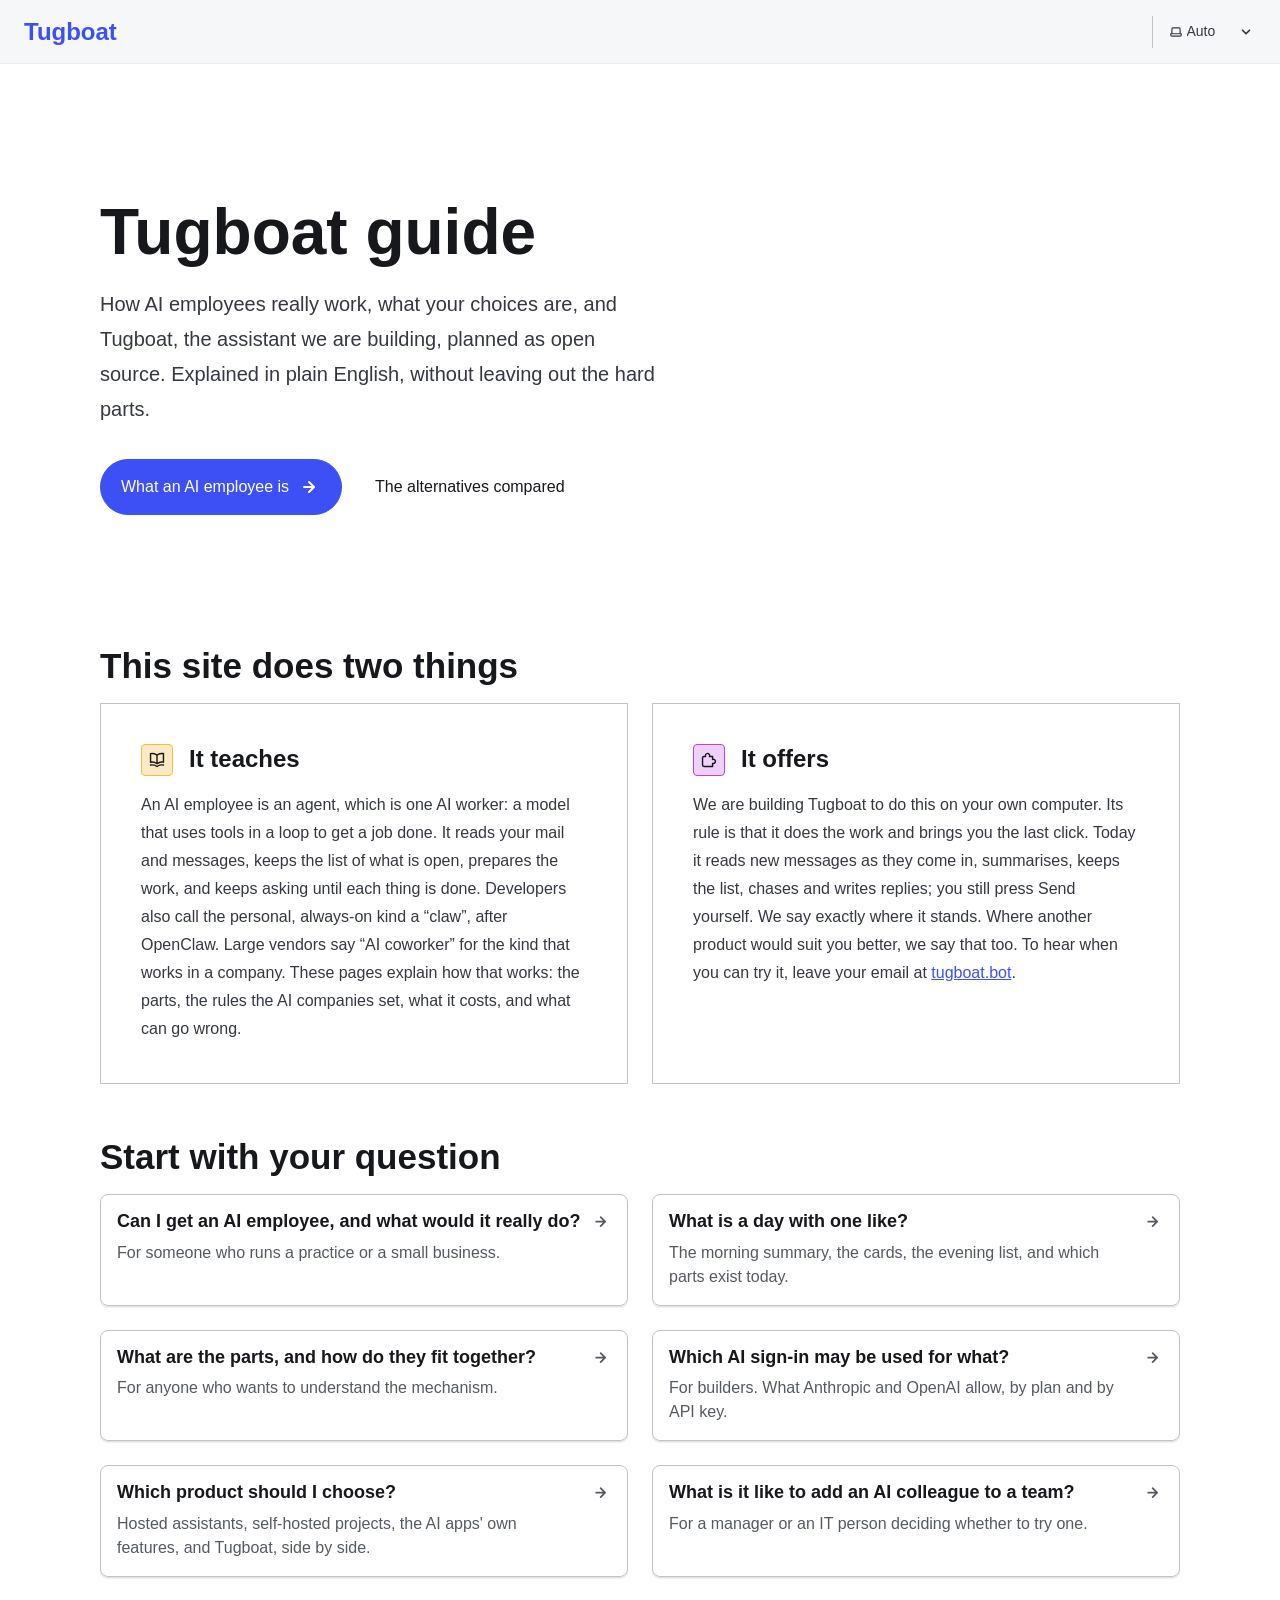
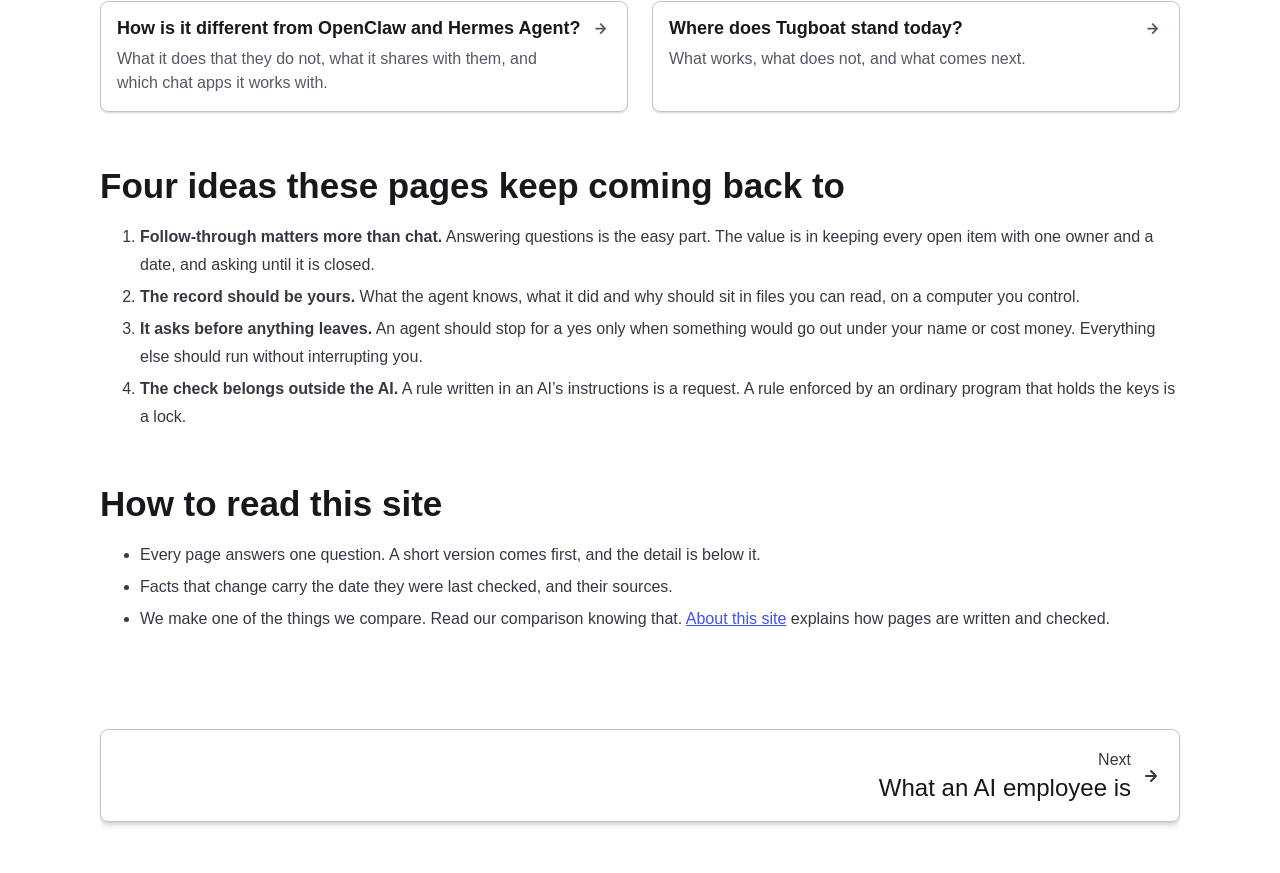
==== guide/index.html @ 479f48a8 "Add the guide at /guide/ (Tugboat name, both visit counters); privacy page names Cloudflare Web Anal" ====
<!DOCTYPE html><html lang="en" dir="ltr" data-theme="dark" data-has-hero class="astro-2a65yugk"><head><meta charset="utf-8"/><meta name="viewport" content="width=device-width, initial-scale=1"/><title>Tugboat guide | Tugboat</title><link rel="canonical" href="https://tugboat.bot/guide/"/><link rel="sitemap" href="/guide/sitemap-index.xml"/><script defer src="https://static.cloudflareinsights.com/beacon.min.js" data-cf-beacon="{&quot;token&quot;: &quot;ef85ecb2f5f54a8eaa55469e5325b684&quot;}"></script><script>// Copied from tugboat.bot/index.html, Nov 19. The page path (/guide/...) tells guide visits apart.
// Visit counter: one row per page view in the Google Form "Tugboat visits" (Sheet of the same name).
// Sends the page, where the visitor came from, phone or computer, and a random number kept in this browser.
// No cookies, no IP address, nothing personal. Skipped for robots (see below).
;(() => {
	if (navigator.webdriver || /bot|crawl|spider|slurp|inspectiontool|lighthouse|headless|preview/i.test(navigator.userAgent)) return
	let visitor = ''
	try { visitor = localStorage.getItem('tb-v') || ''; if (!visitor) { visitor = Math.random().toString(36).slice(2, 12); localStorage.setItem('tb-v', visitor) } } catch {}
	const q = new URLSearchParams(location.search)
	let source = q.get('utm_source') || q.get('ref') || q.get('from') || ''
	if (!source && document.referrer) { try { const h = new URL(document.referrer).hostname.replace(/^www\./, ''); if (h !== location.hostname) source = h } catch {} }
	const d = new FormData()
	d.append('entry.1834262139', location.pathname || '/')
	d.append('entry.1310039105', source || 'direct')
	d.append('entry.1872699160', visitor || 'unknown')
	d.append('entry.765420817', matchMedia('(max-width: 760px)').matches ? 'phone' : 'computer')
	// Count the visit only once a person does something (scroll, mouse, touch, key). Link checkers and
	// previewers load the page and run it, but never do these, so they are not counted.
	const events = ['scroll', 'pointermove', 'pointerdown', 'touchstart', 'keydown']
	const send = () => {
		events.forEach(e => removeEventListener(e, send, true))
		try { fetch('https://docs.google.com/forms/d/e/1FAIpQLSfNrJhDmcocQgchXlww7f_4qbJp6adWWpwGg-5LMCxfqk2dkA/formResponse', { method: 'POST', mode: 'no-cors', body: d, keepalive: true }) } catch {}
	}
	events.forEach(e => addEventListener(e, send, { capture: true, passive: true }))
})()
</script><link rel="shortcut icon" href="/guide/favicon.svg" type="image/svg+xml"/><meta name="generator" content="Astro v7.4.8"/><meta name="generator" content="Starlight v0.42.10"/><meta property="og:title" content="Tugboat guide"/><meta property="og:type" content="article"/><meta property="og:url" content="https://tugboat.bot/guide/"/><meta property="og:locale" content="en"/><meta property="og:description" content="How AI employees and personal AI assistants really work, what the choices are, and Tugboat, the assistant we are building."/><meta property="og:site_name" content="Tugboat"/><meta name="twitter:card" content="summary_large_image"/><meta name="description" content="How AI employees and personal AI assistants really work, what the choices are, and Tugboat, the assistant we are building."/><script>
	window.StarlightThemeProvider = (() => {
		const storedTheme =
			typeof localStorage !== 'undefined' && localStorage.getItem('starlight-theme');
		const theme =
			storedTheme ||
			(window.matchMedia('(prefers-color-scheme: light)').matches ? 'light' : 'dark');
		document.documentElement.dataset.theme = theme === 'light' ? 'light' : 'dark';
		return {
			updatePickers(theme = storedTheme || 'auto') {
				document.querySelectorAll('starlight-theme-select').forEach((picker) => {
					const select = picker.querySelector('select');
					if (select) select.value = theme;
					/** @type {HTMLTemplateElement | null} */
					const tmpl = document.querySelector(`#theme-icons`);
					const newIcon = tmpl && tmpl.content.querySelector('.' + theme);
					if (newIcon) {
						const oldIcon = picker.querySelector('svg.label-icon');
						if (oldIcon) {
							oldIcon.replaceChildren(...newIcon.cloneNode(true).childNodes);
						}
					}
				});
			},
		};
	})();
</script><template id="theme-icons"><svg aria-hidden="true" class="light astro-t4didigu" width="16" height="16" viewBox="0 0 24 24" fill="currentColor" style="--sl-icon-size: 1em;"><path d="M5 12a1 1 0 0 0-1-1H3a1 1 0 0 0 0 2h1a1 1 0 0 0 1-1Zm.64 5-.71.71a1 1 0 0 0 0 1.41 1 1 0 0 0 1.41 0l.71-.71A1 1 0 0 0 5.64 17ZM12 5a1 1 0 0 0 1-1V3a1 1 0 0 0-2 0v1a1 1 0 0 0 1 1Zm5.66 2.34a1 1 0 0 0 .7-.29l.71-.71a1 1 0 1 0-1.41-1.41l-.66.71a1 1 0 0 0 0 1.41 1 1 0 0 0 .66.29Zm-12-.29a1 1 0 0 0 1.41 0 1 1 0 0 0 0-1.41l-.71-.71a1.004 1.004 0 1 0-1.43 1.41l.73.71ZM21 11h-1a1 1 0 0 0 0 2h1a1 1 0 0 0 0-2Zm-2.64 6A1 1 0 0 0 17 18.36l.71.71a1 1 0 0 0 1.41 0 1 1 0 0 0 0-1.41l-.76-.66ZM12 6.5a5.5 5.5 0 1 0 5.5 5.5A5.51 5.51 0 0 0 12 6.5Zm0 9a3.5 3.5 0 1 1 0-7 3.5 3.5 0 0 1 0 7Zm0 3.5a1 1 0 0 0-1 1v1a1 1 0 0 0 2 0v-1a1 1 0 0 0-1-1Z"/></svg><svg aria-hidden="true" class="dark astro-t4didigu" width="16" height="16" viewBox="0 0 24 24" fill="currentColor" style="--sl-icon-size: 1em;"><path d="M21.64 13a1 1 0 0 0-1.05-.14 8.049 8.049 0 0 1-3.37.73 8.15 8.15 0 0 1-8.14-8.1 8.59 8.59 0 0 1 .25-2A1 1 0 0 0 8 2.36a10.14 10.14 0 1 0 14 11.69 1 1 0 0 0-.36-1.05Zm-9.5 6.69A8.14 8.14 0 0 1 7.08 5.22v.27a10.15 10.15 0 0 0 10.14 10.14 9.784 9.784 0 0 0 2.1-.22 8.11 8.11 0 0 1-7.18 4.32v-.04Z"/></svg><svg aria-hidden="true" class="auto astro-t4didigu" width="16" height="16" viewBox="0 0 24 24" fill="currentColor" style="--sl-icon-size: 1em;"><path d="M21 14h-1V7a3 3 0 0 0-3-3H7a3 3 0 0 0-3 3v7H3a1 1 0 0 0-1 1v2a3 3 0 0 0 3 3h14a3 3 0 0 0 3-3v-2a1 1 0 0 0-1-1ZM6 7a1 1 0 0 1 1-1h10a1 1 0 0 1 1 1v7H6V7Zm14 10a1 1 0 0 1-1 1H5a1 1 0 0 1-1-1v-1h16v1Z"/></svg></template><link rel="stylesheet" href="/guide/_astro/print.C9eyqPGL.css" media="print"><link rel="stylesheet" href="/guide/_astro/common.DS8t2AxF.css"><style>@layer starlight.components{svg:where(.astro-t4didigu){color:var(--sl-icon-color);font-size:var(--sl-icon-size,1em);width:1em;height:1em;overflow:visible}}
</style><script type="module" src="/guide/_astro/page.cNngjUgL.js"></script><style>@layer starlight.components{.card:where(.astro-if4v6b55){--sl-card-border:var(--sl-color-purple);--sl-card-bg:var(--sl-color-purple-low);border:1px solid var(--sl-color-gray-5);background-color:var(--sl-color-black);flex-direction:column;gap:clamp(.5rem,.125rem + 1vw,1rem);padding:clamp(1rem,.125rem + 3vw,2.5rem)}.card:where(.astro-if4v6b55):nth-child(4n+1){--sl-card-border:var(--sl-color-orange);--sl-card-bg:var(--sl-color-orange-low)}.card:where(.astro-if4v6b55):nth-child(4n+3){--sl-card-border:var(--sl-color-green);--sl-card-bg:var(--sl-color-green-low)}.card:where(.astro-if4v6b55):nth-child(4n+4){--sl-card-border:var(--sl-color-red);--sl-card-bg:var(--sl-color-red-low)}.card:where(.astro-if4v6b55):nth-child(4n+5){--sl-card-border:var(--sl-color-blue);--sl-card-bg:var(--sl-color-blue-low)}.title:where(.astro-if4v6b55){font-weight:600;font-size:var(--sl-text-h4);color:var(--sl-color-white);line-height:var(--sl-line-height-headings);align-items:center;gap:1rem}.card:where(.astro-if4v6b55) .icon:where(.astro-if4v6b55){border:1px solid var(--sl-card-border);background-color:var(--sl-card-bg);border-radius:.25rem;flex-shrink:0;padding:.2em}.card:where(.astro-if4v6b55) .body:where(.astro-if4v6b55){font-size:clamp(var(--sl-text-sm), calc(.5rem + 1vw), var(--sl-text-body));margin:0}.card-grid:where(.astro-7xjqva3o){grid-template-columns:100%;gap:1rem;display:grid}.card-grid:where(.astro-7xjqva3o)>*{margin-top:0!important}@media (width>=50rem){.card-grid:where(.astro-7xjqva3o){grid-template-columns:1fr 1fr;gap:1.5rem}.stagger:where(.astro-7xjqva3o){--stagger-height:5rem;padding-bottom:var(--stagger-height)}.stagger:where(.astro-7xjqva3o)>:nth-child(2n){transform:translateY(var(--stagger-height))}}.sl-link-card:where(.astro-k2yfqqlc){border:1px solid var(--sl-color-gray-5);box-shadow:var(--sl-shadow-sm);border-radius:.5rem;grid-template-columns:1fr auto;gap:.5rem;padding:1rem;display:grid;position:relative}a:where(.astro-k2yfqqlc){line-height:var(--sl-line-height-headings);text-decoration:none}a:where(.astro-k2yfqqlc):before{content:"";position:absolute;inset:0}.stack:where(.astro-k2yfqqlc){flex-direction:column;gap:.5rem}.title:where(.astro-k2yfqqlc){color:var(--sl-color-white);font-weight:600;font-size:var(--sl-text-lg)}.description:where(.astro-k2yfqqlc){color:var(--sl-color-gray-3);line-height:1.5}.icon:where(.astro-k2yfqqlc){color:var(--sl-color-gray-3)}.sl-link-card:where(.astro-k2yfqqlc):hover{background:var(--sl-color-gray-7,var(--sl-color-gray-6));border-color:var(--sl-color-gray-2)}.sl-link-card:where(.astro-k2yfqqlc):hover .icon:where(.astro-k2yfqqlc){color:var(--sl-color-white)}}
</style></head><body class="astro-2a65yugk"><a class="sl-skip-link astro-ew7cd5wj" href="#_top">Skip to content</a><div class="page sl-flex astro-iy5obmy3"><header class="header astro-iy5obmy3"><div class="header astro-ggayirod"><div class="title-wrapper sl-flex astro-ggayirod"><a href="/guide/" class="site-title sl-flex astro-u2a65u3i"><span class="astro-u2a65u3i" translate="no">Tugboat</span></a></div><div class="sl-flex print:hidden astro-ggayirod"></div><div class="sl-hidden md:sl-flex print:hidden right-group astro-ggayirod"><div class="sl-flex social-icons astro-ggayirod"></div><starlight-theme-select><label style="--sl-select-width: 6.25em" class="astro-qmfze27g"><span class="sr-only astro-qmfze27g">Select theme</span><svg aria-hidden="true" class="icon label-icon astro-qmfze27g astro-t4didigu" width="16" height="16" viewBox="0 0 24 24" fill="currentColor" style="--sl-icon-size: 1em;"><path d="M21 14h-1V7a3 3 0 0 0-3-3H7a3 3 0 0 0-3 3v7H3a1 1 0 0 0-1 1v2a3 3 0 0 0 3 3h14a3 3 0 0 0 3-3v-2a1 1 0 0 0-1-1ZM6 7a1 1 0 0 1 1-1h10a1 1 0 0 1 1 1v7H6V7Zm14 10a1 1 0 0 1-1 1H5a1 1 0 0 1-1-1v-1h16v1Z"/></svg><select autocomplete="off" class="astro-qmfze27g"><option value="dark" class="astro-qmfze27g">Dark</option><option value="light" class="astro-qmfze27g">Light</option><option value="auto" selected class="astro-qmfze27g">Auto</option></select><svg aria-hidden="true" class="icon caret astro-qmfze27g astro-t4didigu" width="16" height="16" viewBox="0 0 24 24" fill="currentColor" style="--sl-icon-size: 1em;"><path d="M17 9.17a1 1 0 0 0-1.41 0L12 12.71 8.46 9.17a1 1 0 1 0-1.41 1.42l4.24 4.24a1.002 1.002 0 0 0 1.42 0L17 10.59a1.002 1.002 0 0 0 0-1.42Z"/></svg></label></starlight-theme-select><script>
	StarlightThemeProvider.updatePickers();
</script><script type="module">var e=`starlight-theme`,t=e=>e===`auto`||e===`dark`||e===`light`?e:`auto`,n=()=>t(typeof localStorage<`u`&&localStorage.getItem(e));function r(t){typeof localStorage<`u`&&localStorage.setItem(e,t===`light`||t===`dark`?t:``)}var i=()=>matchMedia(`(prefers-color-scheme: light)`).matches?`light`:`dark`;function a(e){StarlightThemeProvider.updatePickers(e),document.documentElement.dataset.theme=e===`auto`?i():e,r(e)}matchMedia(`(prefers-color-scheme: light)`).addEventListener(`change`,()=>{n()===`auto`&&a(`auto`)});var o=class extends HTMLElement{constructor(){super(),a(n()),this.querySelector(`select`)?.addEventListener(`change`,e=>{e.currentTarget instanceof HTMLSelectElement&&a(t(e.currentTarget.value))})}};customElements.define(`starlight-theme-select`,o);</script><script type="module">var e=class extends HTMLElement{constructor(){super();let e=this.querySelector(`select`);e&&(e.addEventListener(`change`,e=>{e.currentTarget instanceof HTMLSelectElement&&(window.location.pathname=e.currentTarget.value)}),window.addEventListener(`pageshow`,t=>{if(!t.persisted)return;let n=e.querySelector(`option[selected]`)?.index;n!==e.selectedIndex&&(e.selectedIndex=n??0)}))}};customElements.define(`starlight-lang-select`,e);</script></div></div></header><div class="main-frame astro-iy5obmy3"><script type="module">var e=document.getElementById(`starlight__sidebar`),t=e?.querySelector(`sl-sidebar-state-persist`),n=`sl-sidebar-state`,r=()=>{let r=[],i=t?.dataset.hash||``;try{let e=sessionStorage.getItem(n),t=JSON.parse(e||`{}`);Array.isArray(t.open)&&t.hash===i&&(r=t.open)}catch{}return{hash:i,open:r,scroll:e?.scrollTop||0}},i=e=>{try{sessionStorage.setItem(n,JSON.stringify(e))}catch{}},a=()=>i(r()),o=(e,t)=>{let n=r();n.open[t]=e,i(n)};t?.addEventListener(`click`,e=>{if(!(e.target instanceof Element))return;let t=e.target.closest(`summary`)?.closest(`details`);if(!t)return;let n=t.querySelector(`sl-sidebar-restore`),r=parseInt(n?.dataset.index||``);isNaN(r)||o(!t.open,r)}),addEventListener(`visibilitychange`,()=>{document.visibilityState===`hidden`&&a()});</script><div class="lg:sl-flex astro-ovphhokr"><div class="main-pane astro-ovphhokr"><main data-pagefind-body class="astro-2a65yugk" lang="en" dir="ltr"><div class="content-panel astro-sinhkhko"><div class="sl-container astro-sinhkhko"><div class="hero astro-qenpv5qe"><div class="sl-flex stack astro-qenpv5qe"><div class="sl-flex copy astro-qenpv5qe"><h1 id="_top" data-page-title class="astro-qenpv5qe">Tugboat guide</h1><div class="tagline astro-qenpv5qe">How AI employees really work, what your choices are, and Tugboat, the assistant we are building, planned as open source. Explained in plain English, without leaving out the hard parts.</div></div><div class="sl-flex actions astro-qenpv5qe"><a class="sl-link-button not-content primary astro-qenpv5qe astro-d57acdsn" href="/guide/start/what-an-ai-employee-is/">What an AI employee is<svg aria-hidden="true" class="astro-d57acdsn astro-t4didigu" width="16" height="16" viewBox="0 0 24 24" fill="currentColor" style="--sl-icon-size: 1.5rem;"><path d="M17.92 11.62a1.001 1.001 0 0 0-.21-.33l-5-5a1.003 1.003 0 1 0-1.42 1.42l3.3 3.29H7a1 1 0 0 0 0 2h7.59l-3.3 3.29a1.002 1.002 0 0 0 .325 1.639 1 1 0 0 0 1.095-.219l5-5a1 1 0 0 0 .21-.33 1 1 0 0 0 0-.76Z"/></svg></a><a class="sl-link-button not-content minimal astro-qenpv5qe astro-d57acdsn" href="/guide/landscape/alternatives-compared/">The alternatives compared</a></div></div></div><div class="sl-markdown-content">
<div class="sl-heading-wrapper level-h2"><h2 id="this-site-does-two-things">This site does two things</h2><a class="sl-anchor-link" href="#this-site-does-two-things"><span aria-hidden="true" class="sl-anchor-icon"><svg width="16" height="16" viewBox="0 0 24 24" fill="currentColor"><path d="m12.11 15.39-3.88 3.88a2.52 2.52 0 0 1-3.5 0 2.47 2.47 0 0 1 0-3.5l3.88-3.88a1 1 0 1 0-1.42-1.42l-3.88 3.89a4.48 4.48 0 0 0 6.33 6.33l3.89-3.88a1 1 0 0 0-1.42-1.42m8.58-12.08a4.49 4.49 0 0 0-6.33 0l-3.89 3.88a1 1 0 1 0 1.42 1.42l3.88-3.88a2.52 2.52 0 0 1 3.5 0 2.47 2.47 0 0 1 0 3.5l-3.88 3.88a1 1 0 0 0 0 1.42 1 1 0 0 0 1.42 0l3.88-3.89a4.49 4.49 0 0 0 0-6.33M8.83 15.17a1 1 0 0 0 .71.29 1 1 0 0 0 .71-.29l4.92-4.92a1 1 0 1 0-1.42-1.42l-4.92 4.92a1 1 0 0 0 0 1.42"></path></svg></span><span class="sr-only" data-pagefind-ignore>Section titled “This site does two things”</span></a></div>
<div class="card-grid astro-7xjqva3o"><article class="card sl-flex astro-if4v6b55"><p class="title sl-flex astro-if4v6b55"><svg aria-hidden="true" class="icon astro-if4v6b55 astro-t4didigu" width="16" height="16" viewBox="0 0 24 24" fill="currentColor" style="--sl-icon-size: 1.333em;"><path d="M21.17 2.06A13.1 13.1 0 0 0 19 1.87a12.94 12.94 0 0 0-7 2.05 12.94 12.94 0 0 0-7-2 13.1 13.1 0 0 0-2.17.19 1 1 0 0 0-.83 1v12a1 1 0 0 0 1.17 1 10.9 10.9 0 0 1 8.25 1.91l.12.07h.11a.91.91 0 0 0 .7 0h.11l.12-.07A10.899 10.899 0 0 1 20.83 16 1 1 0 0 0 22 15V3a1 1 0 0 0-.83-.94ZM11 15.35a12.87 12.87 0 0 0-6-1.48H4v-10c.333-.02.667-.02 1 0a10.86 10.86 0 0 1 6 1.8v9.68Zm9-1.44h-1a12.87 12.87 0 0 0-6 1.48V5.67a10.86 10.86 0 0 1 6-1.8c.333-.02.667-.02 1 0v10.04Zm1.17 4.15a13.098 13.098 0 0 0-2.17-.19 12.94 12.94 0 0 0-7 2.05 12.94 12.94 0 0 0-7-2.05c-.727.003-1.453.066-2.17.19A1 1 0 0 0 2 19.21a1 1 0 0 0 1.17.79 10.9 10.9 0 0 1 8.25 1.91 1 1 0 0 0 1.16 0A10.9 10.9 0 0 1 20.83 20a1 1 0 0 0 1.17-.79 1 1 0 0 0-.83-1.15Z"/></svg><span class="astro-if4v6b55">It teaches</span></p><div class="body astro-if4v6b55"><p>An AI employee is an agent, which is one AI worker: a model that uses tools in a loop to get a job done.
It reads your mail and messages, keeps the list of what is open, prepares the work, and keeps asking
until each thing is done. Developers also call the personal, always-on kind a “claw”, after OpenClaw.
Large vendors say “AI coworker” for the kind that works in a company. These pages explain how that
works: the parts, the rules the AI companies set, what it costs, and what can go wrong.</p></div></article><article class="card sl-flex astro-if4v6b55"><p class="title sl-flex astro-if4v6b55"><svg aria-hidden="true" class="icon astro-if4v6b55 astro-t4didigu" width="16" height="16" viewBox="0 0 24 24" fill="currentColor" style="--sl-icon-size: 1.333em;"><path d="M17 22H5a3 3 0 0 1-3-3V9a3 3 0 0 1 3-3h1a4 4 0 0 1 7.3-2.18c.448.64.692 1.4.7 2.18h3a1 1 0 0 1 1 1v3a4 4 0 0 1 2.18 7.3A3.86 3.86 0 0 1 18 18v3a1 1 0 0 1-1 1ZM5 8a1 1 0 0 0-1 1v10a1 1 0 0 0 1 1h11v-3.18a1 1 0 0 1 1.33-.95 1.77 1.77 0 0 0 1.74-.23 2 2 0 0 0 .93-1.37 2 2 0 0 0-.48-1.59 1.89 1.89 0 0 0-2.17-.55 1 1 0 0 1-1.33-.95V8h-3.2a1 1 0 0 1-1-1.33 1.77 1.77 0 0 0-.23-1.74 1.939 1.939 0 0 0-3-.43A2 2 0 0 0 8 6c.002.23.046.456.13.67A1 1 0 0 1 7.18 8H5Z"/></svg><span class="astro-if4v6b55">It offers</span></p><div class="body astro-if4v6b55"><p>We are building Tugboat to do this on your own computer. Its rule is that it does the work and
brings you the last click. Today it reads new messages as they come in, summarises, keeps the list, chases and writes replies; you
still press Send yourself. We say exactly where it stands. Where another
product would suit you better, we say that too. To hear when you can try it, leave your email at
<a href="https://tugboat.bot/">tugboat.bot</a>.</p></div></article></div>
<div class="sl-heading-wrapper level-h2"><h2 id="start-with-your-question">Start with your question</h2><a class="sl-anchor-link" href="#start-with-your-question"><span aria-hidden="true" class="sl-anchor-icon"><svg width="16" height="16" viewBox="0 0 24 24" fill="currentColor"><path d="m12.11 15.39-3.88 3.88a2.52 2.52 0 0 1-3.5 0 2.47 2.47 0 0 1 0-3.5l3.88-3.88a1 1 0 1 0-1.42-1.42l-3.88 3.89a4.48 4.48 0 0 0 6.33 6.33l3.89-3.88a1 1 0 0 0-1.42-1.42m8.58-12.08a4.49 4.49 0 0 0-6.33 0l-3.89 3.88a1 1 0 1 0 1.42 1.42l3.88-3.88a2.52 2.52 0 0 1 3.5 0 2.47 2.47 0 0 1 0 3.5l-3.88 3.88a1 1 0 0 0 0 1.42 1 1 0 0 0 1.42 0l3.88-3.89a4.49 4.49 0 0 0 0-6.33M8.83 15.17a1 1 0 0 0 .71.29 1 1 0 0 0 .71-.29l4.92-4.92a1 1 0 1 0-1.42-1.42l-4.92 4.92a1 1 0 0 0 0 1.42"></path></svg></span><span class="sr-only" data-pagefind-ignore>Section titled “Start with your question”</span></a></div>
<div class="card-grid astro-7xjqva3o"><div class="sl-link-card astro-k2yfqqlc"><span class="sl-flex stack astro-k2yfqqlc"><a href="/guide/start/what-an-ai-employee-is/" class="astro-k2yfqqlc"><span class="title astro-k2yfqqlc">Can I get an AI employee, and what would it really do?</span></a><span class="description astro-k2yfqqlc">For someone who runs a practice or a small business.</span></span><svg aria-hidden="true" class="icon rtl:flip astro-k2yfqqlc astro-t4didigu" width="16" height="16" viewBox="0 0 24 24" fill="currentColor" style="--sl-icon-size: 1.333em;"><path d="M17.92 11.62a1.001 1.001 0 0 0-.21-.33l-5-5a1.003 1.003 0 1 0-1.42 1.42l3.3 3.29H7a1 1 0 0 0 0 2h7.59l-3.3 3.29a1.002 1.002 0 0 0 .325 1.639 1 1 0 0 0 1.095-.219l5-5a1 1 0 0 0 .21-.33 1 1 0 0 0 0-.76Z"/></svg></div><div class="sl-link-card astro-k2yfqqlc"><span class="sl-flex stack astro-k2yfqqlc"><a href="/guide/start/a-day-with-it/" class="astro-k2yfqqlc"><span class="title astro-k2yfqqlc">What is a day with one like?</span></a><span class="description astro-k2yfqqlc">The morning summary, the cards, the evening list, and which parts exist today.</span></span><svg aria-hidden="true" class="icon rtl:flip astro-k2yfqqlc astro-t4didigu" width="16" height="16" viewBox="0 0 24 24" fill="currentColor" style="--sl-icon-size: 1.333em;"><path d="M17.92 11.62a1.001 1.001 0 0 0-.21-.33l-5-5a1.003 1.003 0 1 0-1.42 1.42l3.3 3.29H7a1 1 0 0 0 0 2h7.59l-3.3 3.29a1.002 1.002 0 0 0 .325 1.639 1 1 0 0 0 1.095-.219l5-5a1 1 0 0 0 .21-.33 1 1 0 0 0 0-.76Z"/></svg></div><div class="sl-link-card astro-k2yfqqlc"><span class="sl-flex stack astro-k2yfqqlc"><a href="/guide/how-it-works/overview/" class="astro-k2yfqqlc"><span class="title astro-k2yfqqlc">What are the parts, and how do they fit together?</span></a><span class="description astro-k2yfqqlc">For anyone who wants to understand the mechanism.</span></span><svg aria-hidden="true" class="icon rtl:flip astro-k2yfqqlc astro-t4didigu" width="16" height="16" viewBox="0 0 24 24" fill="currentColor" style="--sl-icon-size: 1.333em;"><path d="M17.92 11.62a1.001 1.001 0 0 0-.21-.33l-5-5a1.003 1.003 0 1 0-1.42 1.42l3.3 3.29H7a1 1 0 0 0 0 2h7.59l-3.3 3.29a1.002 1.002 0 0 0 .325 1.639 1 1 0 0 0 1.095-.219l5-5a1 1 0 0 0 .21-.33 1 1 0 0 0 0-.76Z"/></svg></div><div class="sl-link-card astro-k2yfqqlc"><span class="sl-flex stack astro-k2yfqqlc"><a href="/guide/rules/what-anthropic-and-openai-allow/" class="astro-k2yfqqlc"><span class="title astro-k2yfqqlc">Which AI sign-in may be used for what?</span></a><span class="description astro-k2yfqqlc">For builders. What Anthropic and OpenAI allow, by plan and by API key.</span></span><svg aria-hidden="true" class="icon rtl:flip astro-k2yfqqlc astro-t4didigu" width="16" height="16" viewBox="0 0 24 24" fill="currentColor" style="--sl-icon-size: 1.333em;"><path d="M17.92 11.62a1.001 1.001 0 0 0-.21-.33l-5-5a1.003 1.003 0 1 0-1.42 1.42l3.3 3.29H7a1 1 0 0 0 0 2h7.59l-3.3 3.29a1.002 1.002 0 0 0 .325 1.639 1 1 0 0 0 1.095-.219l5-5a1 1 0 0 0 .21-.33 1 1 0 0 0 0-.76Z"/></svg></div><div class="sl-link-card astro-k2yfqqlc"><span class="sl-flex stack astro-k2yfqqlc"><a href="/guide/landscape/alternatives-compared/" class="astro-k2yfqqlc"><span class="title astro-k2yfqqlc">Which product should I choose?</span></a><span class="description astro-k2yfqqlc">Hosted assistants, self-hosted projects, the AI apps' own features, and Tugboat, side by side.</span></span><svg aria-hidden="true" class="icon rtl:flip astro-k2yfqqlc astro-t4didigu" width="16" height="16" viewBox="0 0 24 24" fill="currentColor" style="--sl-icon-size: 1.333em;"><path d="M17.92 11.62a1.001 1.001 0 0 0-.21-.33l-5-5a1.003 1.003 0 1 0-1.42 1.42l3.3 3.29H7a1 1 0 0 0 0 2h7.59l-3.3 3.29a1.002 1.002 0 0 0 .325 1.639 1 1 0 0 0 1.095-.219l5-5a1 1 0 0 0 .21-.33 1 1 0 0 0 0-.76Z"/></svg></div><div class="sl-link-card astro-k2yfqqlc"><span class="sl-flex stack astro-k2yfqqlc"><a href="/guide/team/virtual-employee/" class="astro-k2yfqqlc"><span class="title astro-k2yfqqlc">What is it like to add an AI colleague to a team?</span></a><span class="description astro-k2yfqqlc">For a manager or an IT person deciding whether to try one.</span></span><svg aria-hidden="true" class="icon rtl:flip astro-k2yfqqlc astro-t4didigu" width="16" height="16" viewBox="0 0 24 24" fill="currentColor" style="--sl-icon-size: 1.333em;"><path d="M17.92 11.62a1.001 1.001 0 0 0-.21-.33l-5-5a1.003 1.003 0 1 0-1.42 1.42l3.3 3.29H7a1 1 0 0 0 0 2h7.59l-3.3 3.29a1.002 1.002 0 0 0 .325 1.639 1 1 0 0 0 1.095-.219l5-5a1 1 0 0 0 .21-.33 1 1 0 0 0 0-.76Z"/></svg></div><div class="sl-link-card astro-k2yfqqlc"><span class="sl-flex stack astro-k2yfqqlc"><a href="/guide/kit/how-it-differs/" class="astro-k2yfqqlc"><span class="title astro-k2yfqqlc">How is it different from OpenClaw and Hermes Agent?</span></a><span class="description astro-k2yfqqlc">What it does that they do not, what it shares with them, and which chat apps it works with.</span></span><svg aria-hidden="true" class="icon rtl:flip astro-k2yfqqlc astro-t4didigu" width="16" height="16" viewBox="0 0 24 24" fill="currentColor" style="--sl-icon-size: 1.333em;"><path d="M17.92 11.62a1.001 1.001 0 0 0-.21-.33l-5-5a1.003 1.003 0 1 0-1.42 1.42l3.3 3.29H7a1 1 0 0 0 0 2h7.59l-3.3 3.29a1.002 1.002 0 0 0 .325 1.639 1 1 0 0 0 1.095-.219l5-5a1 1 0 0 0 .21-.33 1 1 0 0 0 0-.76Z"/></svg></div><div class="sl-link-card astro-k2yfqqlc"><span class="sl-flex stack astro-k2yfqqlc"><a href="/guide/kit/where-it-stands/" class="astro-k2yfqqlc"><span class="title astro-k2yfqqlc">Where does Tugboat stand today?</span></a><span class="description astro-k2yfqqlc">What works, what does not, and what comes next.</span></span><svg aria-hidden="true" class="icon rtl:flip astro-k2yfqqlc astro-t4didigu" width="16" height="16" viewBox="0 0 24 24" fill="currentColor" style="--sl-icon-size: 1.333em;"><path d="M17.92 11.62a1.001 1.001 0 0 0-.21-.33l-5-5a1.003 1.003 0 1 0-1.42 1.42l3.3 3.29H7a1 1 0 0 0 0 2h7.59l-3.3 3.29a1.002 1.002 0 0 0 .325 1.639 1 1 0 0 0 1.095-.219l5-5a1 1 0 0 0 .21-.33 1 1 0 0 0 0-.76Z"/></svg></div></div>
<div class="sl-heading-wrapper level-h2"><h2 id="four-ideas-these-pages-keep-coming-back-to">Four ideas these pages keep coming back to</h2><a class="sl-anchor-link" href="#four-ideas-these-pages-keep-coming-back-to"><span aria-hidden="true" class="sl-anchor-icon"><svg width="16" height="16" viewBox="0 0 24 24" fill="currentColor"><path d="m12.11 15.39-3.88 3.88a2.52 2.52 0 0 1-3.5 0 2.47 2.47 0 0 1 0-3.5l3.88-3.88a1 1 0 1 0-1.42-1.42l-3.88 3.89a4.48 4.48 0 0 0 6.33 6.33l3.89-3.88a1 1 0 0 0-1.42-1.42m8.58-12.08a4.49 4.49 0 0 0-6.33 0l-3.89 3.88a1 1 0 1 0 1.42 1.42l3.88-3.88a2.52 2.52 0 0 1 3.5 0 2.47 2.47 0 0 1 0 3.5l-3.88 3.88a1 1 0 0 0 0 1.42 1 1 0 0 0 1.42 0l3.88-3.89a4.49 4.49 0 0 0 0-6.33M8.83 15.17a1 1 0 0 0 .71.29 1 1 0 0 0 .71-.29l4.92-4.92a1 1 0 1 0-1.42-1.42l-4.92 4.92a1 1 0 0 0 0 1.42"></path></svg></span><span class="sr-only" data-pagefind-ignore>Section titled “Four ideas these pages keep coming back to”</span></a></div>
<ol>
<li><strong>Follow-through matters more than chat.</strong> Answering questions is the easy part. The value is in keeping
every open item with one owner and a date, and asking until it is closed.</li>
<li><strong>The record should be yours.</strong> What the agent knows, what it did and why should sit in files you can
read, on a computer you control.</li>
<li><strong>It asks before anything leaves.</strong> An agent should stop for a yes only when something would go out under
your name or cost money. Everything else should run without interrupting you.</li>
<li><strong>The check belongs outside the AI.</strong> A rule written in an AI’s instructions is a request. A rule enforced
by an ordinary program that holds the keys is a lock.</li>
</ol>
<div class="sl-heading-wrapper level-h2"><h2 id="how-to-read-this-site">How to read this site</h2><a class="sl-anchor-link" href="#how-to-read-this-site"><span aria-hidden="true" class="sl-anchor-icon"><svg width="16" height="16" viewBox="0 0 24 24" fill="currentColor"><path d="m12.11 15.39-3.88 3.88a2.52 2.52 0 0 1-3.5 0 2.47 2.47 0 0 1 0-3.5l3.88-3.88a1 1 0 1 0-1.42-1.42l-3.88 3.89a4.48 4.48 0 0 0 6.33 6.33l3.89-3.88a1 1 0 0 0-1.42-1.42m8.58-12.08a4.49 4.49 0 0 0-6.33 0l-3.89 3.88a1 1 0 1 0 1.42 1.42l3.88-3.88a2.52 2.52 0 0 1 3.5 0 2.47 2.47 0 0 1 0 3.5l-3.88 3.88a1 1 0 0 0 0 1.42 1 1 0 0 0 1.42 0l3.88-3.89a4.49 4.49 0 0 0 0-6.33M8.83 15.17a1 1 0 0 0 .71.29 1 1 0 0 0 .71-.29l4.92-4.92a1 1 0 1 0-1.42-1.42l-4.92 4.92a1 1 0 0 0 0 1.42"></path></svg></span><span class="sr-only" data-pagefind-ignore>Section titled “How to read this site”</span></a></div>
<ul>
<li>Every page answers one question. A short version comes first, and the detail is below it.</li>
<li>Facts that change carry the date they were last checked, and their sources.</li>
<li>We make one of the things we compare. Read our comparison knowing that. <a href="/guide/about/">About this site</a> explains
how pages are written and checked.</li>
</ul></div><footer class="sl-flex astro-u6rkd2lx"><div class="meta sl-flex astro-u6rkd2lx"></div><div class="pagination-links print:hidden astro-q2h5ybd7" dir="ltr"><a href="/guide/start/what-an-ai-employee-is/" rel="next" class="astro-q2h5ybd7"><svg aria-hidden="true" class="astro-q2h5ybd7 astro-t4didigu" width="16" height="16" viewBox="0 0 24 24" fill="currentColor" style="--sl-icon-size: 1.5rem;"><path d="M17.92 11.62a1.001 1.001 0 0 0-.21-.33l-5-5a1.003 1.003 0 1 0-1.42 1.42l3.3 3.29H7a1 1 0 0 0 0 2h7.59l-3.3 3.29a1.002 1.002 0 0 0 .325 1.639 1 1 0 0 0 1.095-.219l5-5a1 1 0 0 0 .21-.33 1 1 0 0 0 0-.76Z"/></svg><span class="astro-q2h5ybd7">Next<br class="astro-q2h5ybd7"><span class="link-title astro-q2h5ybd7">What an AI employee is</span></span></a></div></footer></div></div></main></div></div></div></div></body></html>
---- guide/_astro/print.C9eyqPGL.css ----
@media print{:root{--sl-color-white:#17181c;--sl-color-gray-1:#23262f;--sl-color-gray-2:#353841;--sl-color-gray-3:#555962;--sl-color-gray-4:#888c96;--sl-color-gray-5:#c1c3c8;--sl-color-gray-6:#edeef3;--sl-color-gray-7:#f6f7f9;--sl-color-black:#fff;--sl-color-orange-high:hsl(var(--sl-hue-orange), 80%, 25%);--sl-color-orange:hsl(var(--sl-hue-orange), 90%, 60%);--sl-color-orange-low:hsl(var(--sl-hue-orange), 90%, 88%);--sl-color-green-high:hsl(var(--sl-hue-green), 80%, 22%);--sl-color-green:hsl(var(--sl-hue-green), 90%, 46%);--sl-color-green-low:hsl(var(--sl-hue-green), 85%, 90%);--sl-color-blue-high:hsl(var(--sl-hue-blue), 80%, 30%);--sl-color-blue:hsl(var(--sl-hue-blue), 90%, 60%);--sl-color-blue-low:hsl(var(--sl-hue-blue), 88%, 90%);--sl-color-purple-high:hsl(var(--sl-hue-purple), 90%, 30%);--sl-color-purple:hsl(var(--sl-hue-purple), 90%, 60%);--sl-color-purple-low:hsl(var(--sl-hue-purple), 80%, 90%);--sl-color-red-high:hsl(var(--sl-hue-red), 80%, 30%);--sl-color-red:hsl(var(--sl-hue-red), 90%, 60%);--sl-color-red-low:hsl(var(--sl-hue-red), 80%, 90%);--sl-color-accent-high:#0f1c8a;--sl-color-accent:#3d50f5;--sl-color-accent-low:#cfd4fc;--sl-color-text-accent:var(--sl-color-accent);--sl-color-text-invert:var(--sl-color-black);--sl-color-bg-nav:var(--sl-color-gray-7);--sl-color-bg-sidebar:var(--sl-color-bg);--sl-color-bg-inline-code:var(--sl-color-gray-6);--sl-color-bg-accent:var(--sl-color-accent);--sl-color-hairline-light:var(--sl-color-gray-6);--sl-color-hairline-shade:var(--sl-color-gray-6);--sl-color-backdrop-overlay:#545864a8;--sl-shadow-sm:none;--sl-shadow-md:none;--sl-shadow-lg:none}.print\:hidden{display:none}.print\:flex{display:flex}.print\:block{display:block}main{padding-bottom:0}main>.content-panel{padding-block-start:0}.content-panel+.content-panel{border:0}.page>header{position:relative}.page>.main-frame{padding-top:0;padding-inline-start:0}.main-pane{--sl-sidebar-width:0px;--sl-content-width:100%}.sl-banner{--sl-color-banner-text:var(--sl-color-white);background-color:#0000}.sl-markdown-content :is(h1,h2,h3,h4,h5,h6){break-after:avoid}.sl-markdown-content :is(p,li){orphans:2;widows:2}.sl-markdown-content pre{white-space:pre-wrap;overflow-x:hidden}.sl-markdown-content .expressive-code,.sl-markdown-content figure,.sl-markdown-content pre{break-inside:avoid}.expressive-code .frame.is-terminal .header:before{box-shadow:inset 99rem 99rem var(--sl-color-gray-5)}.expressive-code .frame.has-title:not(.is-terminal) .header{border-bottom:1px solid var(--sl-color-gray-6);background:0 0}.expressive-code .frame.has-title:not(.is-terminal) .title{background:0 0}.expressive-code .frame.has-title:not(.is-terminal) .title:after{border-top:0}.expressive-code .copy{display:none}.sl-markdown-content code:not(:where(.not-content *)){margin-block:unset;background-color:#0000;padding:0;font-size:.9375em}.sl-markdown-content :is(th,td):not(:where(.not-content *)),.sl-markdown-content :is(th,td) :not(:where(.not-content *)){overflow-wrap:anywhere}.sl-badge{color:var(--sl-color-white);background:0 0}starlight-file-tree{break-inside:avoid}starlight-file-tree .highlight{outline:3px solid var(--sl-color-accent-low);color:var(--sl-color-text);background-color:#0000}.starlight-aside{break-inside:avoid}.sl-link-button.primary{border-color:var(--sl-color-white);color:var(--sl-color-white);background:0 0}starlight-tabs{break-inside:avoid}.sl-steps>li:after{box-shadow:inset 99rem 99rem var(--sl-color-hairline-light)}}
---- guide/_astro/common.DS8t2AxF.css ----
:root{--sl-content-width:50rem}.sl-markdown-content table{font-size:var(--sl-text-sm)}.sl-markdown-content table th:first-child,.sl-markdown-content table td:first-child{min-width:8rem}.sl-markdown-content .meta{color:var(--sl-color-gray-3);font-size:var(--sl-text-sm)}.sl-markdown-content figure.diagram{margin:1.5rem 0}.sl-markdown-content figure.diagram svg{width:100%;max-width:46rem;height:auto;display:block}.sl-markdown-content figure.diagram figcaption{color:var(--sl-color-gray-3);font-size:var(--sl-text-sm);margin-top:.5rem}.diagram .box{fill:var(--sl-color-gray-6);stroke:var(--sl-color-gray-4);stroke-width:1.5px}.diagram .box.ours{stroke:var(--sl-color-accent);stroke-width:2px}.diagram .label{fill:var(--sl-color-white);font:600 15px var(--sl-font)}.diagram .sub{fill:var(--sl-color-gray-2);font:13px var(--sl-font)}.diagram .line{stroke:var(--sl-color-gray-3);stroke-width:1.5px;fill:none}.diagram .arrow{fill:var(--sl-color-gray-3)}:root:has(table.matrix){--sl-content-width:104rem}.sl-markdown-content .matrix-nav{font-size:var(--sl-text-sm);line-height:2}.sl-markdown-content .matrix-wrap{margin-top:1rem;overflow-x:auto}.sl-markdown-content table.matrix{table-layout:fixed;border-collapse:collapse;width:100%;min-width:72rem;font-size:var(--sl-text-sm);line-height:1.45;display:table}table.matrix th,table.matrix td{vertical-align:top;text-align:left;border-bottom:1px solid var(--sl-color-gray-5);padding:.6rem .7rem}table.matrix thead th{border-bottom:2px solid var(--sl-color-gray-4);white-space:normal}table.matrix thead th:first-child,table.matrix tbody th{z-index:1;background:var(--sl-color-bg);width:10.5rem;font-weight:600;position:sticky;left:0}table.matrix td.ours{background:color-mix(in srgb, var(--sl-color-accent-low) 45%, transparent)}table.matrix details{margin:0}table.matrix td.ours details+details{margin-top:.6rem}table.matrix summary{cursor:pointer;list-style:none}table.matrix summary::-webkit-details-marker{display:none}table.matrix summary:hover{text-underline-offset:3px;text-decoration:underline dotted}table.matrix details[open]>summary{font-weight:600}table.matrix .detail,table.matrix .ev{margin-top:.45rem;display:block}table.matrix .ev{color:var(--sl-color-gray-3);font-size:var(--sl-text-xs)}table.matrix .nf,table.matrix .nf summary{color:var(--sl-color-gray-3);font-style:italic}table.matrix .tag{font-size:var(--sl-text-xs);text-transform:uppercase;letter-spacing:.03em;color:var(--sl-color-accent-high);margin-right:.15rem;font-weight:600;display:inline-block}.sl-markdown-content table .note{color:var(--sl-color-gray-3);font-size:var(--sl-text-xs);display:block}.sl-markdown-content figure.screen{max-width:36rem;margin:1.75rem 0}.sl-markdown-content figure.screen figcaption{color:var(--sl-color-gray-3);font-size:var(--sl-text-sm);margin-top:.6rem;line-height:1.5}.screen .frame{border:1px solid var(--sl-color-gray-5);background:var(--sl-color-gray-7,var(--sl-color-black));border-radius:12px;padding:.9rem;font-size:.92rem;line-height:1.45}.screen .stamp{font-size:var(--sl-text-xs);letter-spacing:.04em;text-transform:uppercase;color:var(--sl-color-gray-3);border:1px dashed var(--sl-color-gray-4);border-radius:4px;margin-bottom:.6rem;padding:0 .4rem;font-weight:600;display:inline-block}.screen .msg{border:1px solid var(--sl-color-gray-5);background:var(--sl-color-bg);border-radius:10px;padding:.6rem .8rem}.sl-markdown-content .screen .frame :where(div,span,strong){margin-top:0}.screen .who{color:var(--sl-color-gray-3);font-size:.75rem}.sl-markdown-content .screen .late{color:var(--sl-color-orange-high,#a65a00);margin:.25rem 0;font-size:.8rem}.screen .meta{color:var(--sl-color-gray-3);font-size:.85rem}.sl-markdown-content .screen .head{margin-top:.7rem;font-weight:600}.screen .line{border-top:1px solid var(--sl-color-gray-5);padding:.35rem 0}.screen .sub{color:var(--sl-color-gray-3);font-size:.85rem}.sl-markdown-content .screen .btns{flex-wrap:wrap;gap:.4rem;margin-top:.3rem;display:flex}.screen .btn{border:1px solid var(--sl-color-gray-4);color:var(--sl-color-gray-2);border-radius:6px;padding:.05rem .6rem;font-size:.8rem;display:inline-block}.screen .btn.main{border-color:var(--sl-color-accent);background:var(--sl-color-accent-low);color:var(--sl-color-white);font-weight:600}.screen .more{color:var(--sl-color-gray-3);border-top:1px solid var(--sl-color-gray-5);padding-top:.35rem;font-size:.85rem;font-style:italic}.screen .card-title{font-size:1rem;font-weight:600}.sl-markdown-content .screen .aside{color:var(--sl-color-gray-2);border-left:3px solid var(--sl-color-gray-5);margin:.4rem 0 .6rem;padding-left:.6rem;font-size:.85rem}.sl-markdown-content .screen .fields{grid-template-columns:max-content 1fr;gap:.1rem .7rem;margin:.4rem 0;font-size:.85rem;display:grid}.screen .fields .k{color:var(--sl-color-gray-3)}.screen .fields .v{overflow-wrap:anywhere}.sl-markdown-content .screen .outgoing{border:1px solid var(--sl-color-gray-4);white-space:pre-line;border-radius:8px;margin:.4rem 0;padding:.5rem .7rem}.sl-markdown-content .screen .outgoing-label{color:var(--sl-color-gray-3);text-transform:uppercase;letter-spacing:.04em;margin-top:.6rem;font-size:.75rem}@layer starlight.base{:root,::backdrop{--sl-color-white:#fff;--sl-color-gray-1:#edeef3;--sl-color-gray-2:#c1c3c8;--sl-color-gray-3:#888c96;--sl-color-gray-4:#555962;--sl-color-gray-5:#353841;--sl-color-gray-6:#23262f;--sl-color-black:#17181c;--sl-hue-orange:41;--sl-color-orange-low:hsl(var(--sl-hue-orange), 39%, 22%);--sl-color-orange:hsl(var(--sl-hue-orange), 82%, 63%);--sl-color-orange-high:hsl(var(--sl-hue-orange), 82%, 87%);--sl-hue-green:101;--sl-color-green-low:hsl(var(--sl-hue-green), 39%, 22%);--sl-color-green:hsl(var(--sl-hue-green), 82%, 63%);--sl-color-green-high:hsl(var(--sl-hue-green), 82%, 80%);--sl-hue-blue:234;--sl-color-blue-low:hsl(var(--sl-hue-blue), 54%, 20%);--sl-color-blue:hsl(var(--sl-hue-blue), 100%, 60%);--sl-color-blue-high:hsl(var(--sl-hue-blue), 100%, 87%);--sl-hue-purple:281;--sl-color-purple-low:hsl(var(--sl-hue-purple), 39%, 22%);--sl-color-purple:hsl(var(--sl-hue-purple), 82%, 63%);--sl-color-purple-high:hsl(var(--sl-hue-purple), 82%, 89%);--sl-hue-red:339;--sl-color-red-low:hsl(var(--sl-hue-red), 39%, 22%);--sl-color-red:hsl(var(--sl-hue-red), 82%, 63%);--sl-color-red-high:hsl(var(--sl-hue-red), 82%, 87%);--sl-color-accent-low:#17264f;--sl-color-accent:#3369ff;--sl-color-accent-high:#b3c7ff;--sl-color-text:var(--sl-color-gray-2);--sl-color-text-accent:var(--sl-color-accent-high);--sl-color-text-invert:var(--sl-color-accent-low);--sl-color-bg:var(--sl-color-black);--sl-color-bg-nav:var(--sl-color-gray-6);--sl-color-bg-sidebar:var(--sl-color-gray-6);--sl-color-bg-inline-code:var(--sl-color-gray-5);--sl-color-bg-accent:var(--sl-color-accent-high);--sl-color-hairline-light:var(--sl-color-gray-5);--sl-color-hairline:var(--sl-color-gray-6);--sl-color-hairline-shade:var(--sl-color-black);--sl-color-backdrop-overlay:#16181da8;--sl-shadow-sm:0px 1px 1px #0000001f, 0px 2px 1px #0000003d;--sl-shadow-md:0px 8px 4px #00000014, 0px 5px 2px #00000014, 0px 3px 2px #0000001f, 0px 1px 1px #00000026;--sl-shadow-lg:0px 25px 7px #00000008, 0px 16px 6px #0000001a, 0px 9px 5px #16181d54, 0px 4px 4px #000000bf, 0px 4px 2px #00000040;--sl-text-2xs:.75rem;--sl-text-xs:.8125rem;--sl-text-sm:.875rem;--sl-text-base:1rem;--sl-text-lg:1.125rem;--sl-text-xl:1.25rem;--sl-text-2xl:1.5rem;--sl-text-3xl:1.8125rem;--sl-text-4xl:2.1875rem;--sl-text-5xl:2.625rem;--sl-text-6xl:4rem;--sl-text-body:var(--sl-text-base);--sl-text-body-sm:var(--sl-text-xs);--sl-text-code:var(--sl-text-sm);--sl-text-code-sm:var(--sl-text-xs);--sl-text-h1:var(--sl-text-4xl);--sl-text-h2:var(--sl-text-3xl);--sl-text-h3:var(--sl-text-2xl);--sl-text-h4:var(--sl-text-xl);--sl-text-h5:var(--sl-text-lg);--sl-line-height:1.75;--sl-line-height-headings:1.2;--sl-font-system:-apple-system, BlinkMacSystemFont, "Segoe UI", Roboto, "Helvetica Neue", "Noto Sans", Arial, sans-serif, "Apple Color Emoji", "Segoe UI Emoji", "Segoe UI Symbol", "Noto Color Emoji";--sl-font-system-mono:ui-monospace, SFMono-Regular, Menlo, Monaco, Consolas, "Liberation Mono", "Courier New", monospace;--__sl-font:var(--sl-font,var(--sl-font-system)), var(--sl-font-system);--__sl-font-mono:var(--sl-font-mono,var(--sl-font-system-mono)), var(--sl-font-system-mono);--sl-nav-height:3.5rem;--sl-nav-pad-x:1rem;--sl-nav-pad-y:.75rem;--sl-mobile-toc-height:3rem;--sl-sidebar-width:18.75rem;--sl-sidebar-pad-x:1rem;--sl-content-width:45rem;--sl-content-pad-x:1rem;--sl-content-gap-y:1rem;--sl-main-pad:0 0 3vh 0;--sl-menu-button-size:2rem;--sl-nav-gap:var(--sl-content-pad-x);--sl-outline-offset-inside:-.1875rem;--sl-z-index-toc:4;--sl-z-index-menu:5;--sl-z-index-navbar:10;--sl-z-index-skiplink:20}:root[data-theme=light],[data-theme=light] ::backdrop{--sl-color-white:#17181c;--sl-color-gray-1:#23262f;--sl-color-gray-2:#353841;--sl-color-gray-3:#555962;--sl-color-gray-4:#888c96;--sl-color-gray-5:#c1c3c8;--sl-color-gray-6:#edeef3;--sl-color-gray-7:#f6f7f9;--sl-color-black:#fff;--sl-color-orange-high:hsl(var(--sl-hue-orange), 80%, 25%);--sl-color-orange:hsl(var(--sl-hue-orange), 90%, 60%);--sl-color-orange-low:hsl(var(--sl-hue-orange), 90%, 88%);--sl-color-green-high:hsl(var(--sl-hue-green), 80%, 22%);--sl-color-green:hsl(var(--sl-hue-green), 90%, 46%);--sl-color-green-low:hsl(var(--sl-hue-green), 85%, 90%);--sl-color-blue-high:hsl(var(--sl-hue-blue), 80%, 30%);--sl-color-blue:hsl(var(--sl-hue-blue), 90%, 60%);--sl-color-blue-low:hsl(var(--sl-hue-blue), 88%, 90%);--sl-color-purple-high:hsl(var(--sl-hue-purple), 90%, 30%);--sl-color-purple:hsl(var(--sl-hue-purple), 90%, 60%);--sl-color-purple-low:hsl(var(--sl-hue-purple), 80%, 90%);--sl-color-red-high:hsl(var(--sl-hue-red), 80%, 30%);--sl-color-red:hsl(var(--sl-hue-red), 90%, 60%);--sl-color-red-low:hsl(var(--sl-hue-red), 80%, 90%);--sl-color-accent-high:#0f1c8a;--sl-color-accent:#3d50f5;--sl-color-accent-low:#cfd4fc;--sl-color-text-accent:var(--sl-color-accent);--sl-color-text-invert:var(--sl-color-black);--sl-color-bg-nav:var(--sl-color-gray-7);--sl-color-bg-sidebar:var(--sl-color-bg);--sl-color-bg-inline-code:var(--sl-color-gray-6);--sl-color-bg-accent:var(--sl-color-accent);--sl-color-hairline-light:var(--sl-color-gray-6);--sl-color-hairline-shade:var(--sl-color-gray-6);--sl-color-backdrop-overlay:#545864a8;--sl-shadow-sm:0px 1px 1px #0000000f, 0px 2px 1px #0000000f;--sl-shadow-md:0px 8px 4px #00000008, 0px 5px 2px #00000008, 0px 3px 2px #0000000f, 0px 1px 1px #0000000f;--sl-shadow-lg:0px 25px 7px #00000003, 0px 16px 6px #00000008, 0px 9px 5px #16181d14, 0px 4px 4px #00000029, 0px 4px 2px #0000000a}@media (width>=50em){:root{--sl-nav-height:4rem;--sl-nav-pad-x:1.5rem;--sl-text-h1:var(--sl-text-5xl);--sl-text-h2:var(--sl-text-4xl);--sl-text-h3:var(--sl-text-3xl);--sl-text-h4:var(--sl-text-2xl)}}@media (width>=72rem){:root{--sl-content-pad-x:1.5rem;--sl-mobile-toc-height:0rem}}}@layer starlight.reset{*,:before,:after{box-sizing:border-box}*{margin:0}html{color-scheme:dark;accent-color:var(--sl-color-accent);-webkit-text-size-adjust:100%;text-size-adjust:100%}html[data-theme=light]{color-scheme:light}body{font-family:var(--__sl-font);line-height:var(--sl-line-height);-webkit-font-smoothing:antialiased;color:var(--sl-color-text);background-color:var(--sl-color-bg)}[lang]:where(:lang(zh),:lang(ja)){text-autospace:normal}[lang]:where(:not(:lang(zh),:lang(ja))){text-autospace:initial}pre,code,samp,kbd{text-autospace:no-autospace}input,button,textarea,select{font:inherit}p,h1,h2,h3,h4,h5,h6,code{overflow-wrap:break-word}code{font-family:var(--__sl-font-mono)}}@layer starlight.core{.sl-banner:where(.astro-g4mvqtpo){--__sl-banner-text:var(--sl-color-banner-text,var(--sl-color-text-invert));padding:var(--sl-nav-pad-y) var(--sl-nav-pad-x);background-color:var(--sl-color-banner-bg,var(--sl-color-bg-accent));color:var(--__sl-banner-text);line-height:var(--sl-line-height-headings);text-align:center;text-wrap:balance;box-shadow:var(--sl-shadow-sm)}.sl-banner:where(.astro-g4mvqtpo) a{color:var(--__sl-banner-text)}.content-panel:where(.astro-sinhkhko){padding:1.5rem var(--sl-content-pad-x)}.content-panel:where(.astro-sinhkhko)+.content-panel:where(.astro-sinhkhko){border-top:1px solid var(--sl-color-hairline)}.sl-container:where(.astro-sinhkhko){max-width:var(--sl-content-width)}.sl-container:where(.astro-sinhkhko)>*+*{margin-top:1.5rem}@media (width>=72rem){.sl-container:where(.astro-sinhkhko){margin-inline:var(--sl-content-margin-inline,auto)}}p:where(.astro-ylmp5oxv){border:1px solid var(--sl-color-orange);background-color:var(--sl-color-orange-low);color:var(--sl-color-orange-high);width:max-content;max-width:100%;font-size:var(--sl-text-body-sm);line-height:var(--sl-line-height-headings);text-align:start;align-items:center;gap:.75em;padding:.75em 1em}a:where(.astro-wpmnbng3){color:var(--sl-color-gray-3);align-items:center;gap:.5rem;text-decoration:none}a:where(.astro-wpmnbng3):hover{color:var(--sl-color-white)}.pagination-links:where(.astro-q2h5ybd7){grid-template-columns:repeat(auto-fit,minmax(min(18rem,100%),1fr));gap:1rem;display:grid}a:where(.astro-q2h5ybd7){border:1px solid var(--sl-color-gray-5);width:100%;color:var(--sl-color-gray-2);box-shadow:var(--sl-shadow-md);overflow-wrap:anywhere;border-radius:.5rem;flex-grow:1;flex-basis:calc(50% - .5rem);justify-content:flex-start;align-items:center;gap:.5rem;padding:1rem;text-decoration:none;display:flex}:where(.astro-q2h5ybd7)[rel=next]{text-align:end;flex-direction:row-reverse;justify-content:end}a:where(.astro-q2h5ybd7):hover{border-color:var(--sl-color-gray-2)}.link-title:where(.astro-q2h5ybd7){color:var(--sl-color-white);font-size:var(--sl-text-2xl);line-height:var(--sl-line-height-headings)}svg:where(.astro-q2h5ybd7){flex-shrink:0}footer:where(.astro-u6rkd2lx){flex-direction:column;gap:1.5rem}.meta:where(.astro-u6rkd2lx){font-size:var(--sl-text-sm);color:var(--sl-color-gray-3);flex-wrap:wrap;justify-content:space-between;gap:.75rem 3rem;margin-top:3rem}.meta:where(.astro-u6rkd2lx)>p:only-child{margin-inline-start:auto}.kudos:where(.astro-u6rkd2lx){font-size:var(--sl-text-xs);color:var(--sl-color-gray-3);align-items:center;gap:.5em;margin:1.5rem auto;text-decoration:none}.kudos:where(.astro-u6rkd2lx):hover{color:var(--sl-color-white)}label:where(.astro-qmfze27g){--sl-label-icon-size:.875rem;--sl-caret-size:1.25rem;--sl-inline-padding:.5rem;color:var(--sl-color-gray-2);align-items:center;gap:.25rem;display:flex;position:relative}label:where(.astro-qmfze27g):hover{color:var(--sl-color-white)}.icon:where(.astro-qmfze27g){pointer-events:none;position:absolute;top:50%;transform:translateY(-50%)}select:where(.astro-qmfze27g){padding-block:.625rem;padding-inline:calc(var(--sl-label-icon-size) + var(--sl-inline-padding) + .25rem) calc(var(--sl-caret-size) + var(--sl-inline-padding) + .25rem);margin-inline:calc(var(--sl-inline-padding) * -1);width:calc(var(--sl-select-width) + var(--sl-inline-padding) * 2);text-overflow:ellipsis;color:inherit;cursor:pointer;appearance:none;background-color:#0000;border:0}option:where(.astro-qmfze27g){background-color:var(--sl-color-bg-nav);color:var(--sl-color-gray-1)}@media (width>=50rem){select:where(.astro-qmfze27g){font-size:var(--sl-text-sm)}}site-search:where(.astro-qkur6vyo){display:contents}button:where(.astro-qkur6vyo)[data-open-modal]{color:var(--sl-color-gray-1);cursor:pointer;height:2.5rem;font-size:var(--sl-text-xl);background-color:#0000;border:0;align-items:center;gap:.5rem;display:flex}@media (width>=50rem){button:where(.astro-qkur6vyo)[data-open-modal]{border:1px solid var(--sl-color-gray-5);background-color:var(--sl-color-black);color:var(--sl-color-gray-2);font-size:var(--sl-text-sm);border-radius:.5rem;width:100%;max-width:22rem;padding-inline:.75rem .5rem}button:where(.astro-qkur6vyo)[data-open-modal]:hover{border-color:var(--sl-color-gray-2);color:var(--sl-color-white)}button:where(.astro-qkur6vyo)[data-open-modal]>:where(.astro-qkur6vyo):last-child{margin-inline-start:auto}}button:where(.astro-qkur6vyo)>kbd:where(.astro-qkur6vyo){font-size:var(--sl-text-2xs);background-color:var(--sl-color-gray-6);border-radius:.25rem;gap:.25em;padding-inline:.375rem}kbd:where(.astro-qkur6vyo){font-family:var(--__sl-font)}dialog:where(.astro-qkur6vyo){background-color:var(--sl-color-gray-6);border:1px solid var(--sl-color-gray-5);width:100%;max-width:100%;height:100%;max-height:100%;box-shadow:var(--sl-shadow-lg);margin:0}dialog:where(.astro-qkur6vyo)[open]{display:flex}dialog:where(.astro-qkur6vyo)::backdrop{background-color:var(--sl-color-backdrop-overlay);backdrop-filter:blur(.25rem)}.dialog-frame:where(.astro-qkur6vyo){flex-direction:column;flex-grow:1;gap:1rem;padding:1rem;position:relative;overflow:auto}button:where(.astro-qkur6vyo)[data-close-modal]{z-index:1;height:calc(64px * var(--pagefind-ui-scale));cursor:pointer;color:var(--sl-color-text-accent);background:0 0;border:0;align-self:flex-end;align-items:center;padding:.25rem;position:absolute}#starlight__search:where(.astro-qkur6vyo){--pagefind-ui-primary:var(--sl-color-text);--pagefind-ui-text:var(--sl-color-gray-2);--pagefind-ui-font:var(--__sl-font);--pagefind-ui-background:var(--sl-color-black);--pagefind-ui-border:var(--sl-color-gray-5);--pagefind-ui-border-width:1px;--pagefind-ui-tag:var(--sl-color-gray-5);--sl-search-cancel-space:5rem}:root[data-theme=light] #starlight__search:where(.astro-qkur6vyo){--pagefind-ui-tag:var(--sl-color-gray-6)}@media (width>=50rem){#starlight__search:where(.astro-qkur6vyo){--sl-search-cancel-space:0px}dialog:where(.astro-qkur6vyo){border-radius:.5rem;width:90%;max-width:40rem;height:max-content;min-height:15rem;max-height:calc(100% - 8rem);margin:4rem auto auto}.dialog-frame:where(.astro-qkur6vyo){padding:1.5rem}}.pagefind-ui__result.svelte-j9e30.svelte-j9e30{align-items:flex-start;gap:min(calc(40px * var(--pagefind-ui-scale)), 3%);padding:calc(30px * var(--pagefind-ui-scale)) 0 calc(40px * var(--pagefind-ui-scale));border-top:solid var(--pagefind-ui-border-width) var(--pagefind-ui-border);list-style-type:none;display:flex}.pagefind-ui__result.svelte-j9e30.svelte-j9e30:last-of-type{border-bottom:solid var(--pagefind-ui-border-width) var(--pagefind-ui-border)}.pagefind-ui__result-thumb.svelte-j9e30.svelte-j9e30{width:min(30%, calc((30% - (100px * var(--pagefind-ui-scale))) * 100000));max-width:calc(120px * var(--pagefind-ui-scale));margin-top:calc(10px * var(--pagefind-ui-scale));aspect-ratio:var(--pagefind-ui-image-box-ratio);position:relative}.pagefind-ui__result-image.svelte-j9e30.svelte-j9e30{border-radius:var(--pagefind-ui-image-border-radius);width:auto;max-width:100%;height:auto;max-height:100%;font-size:0;display:block;position:absolute;left:50%;transform:translate(-50%)}.pagefind-ui__result-inner.svelte-j9e30.svelte-j9e30{margin-top:calc(10px * var(--pagefind-ui-scale));flex-direction:column;flex:1;align-items:flex-start;display:flex}.pagefind-ui__result-title.svelte-j9e30.svelte-j9e30{font-weight:700;font-size:calc(21px * var(--pagefind-ui-scale));margin-top:0;margin-bottom:0;display:inline-block}.pagefind-ui__result-title.svelte-j9e30 .pagefind-ui__result-link.svelte-j9e30{color:var(--pagefind-ui-text);text-decoration:none}.pagefind-ui__result-title.svelte-j9e30 .pagefind-ui__result-link.svelte-j9e30:hover{text-decoration:underline}.pagefind-ui__result-excerpt.svelte-j9e30.svelte-j9e30{font-weight:400;font-size:calc(16px * var(--pagefind-ui-scale));margin-top:calc(4px * var(--pagefind-ui-scale));min-width:calc(250px * var(--pagefind-ui-scale));margin-bottom:0;display:inline-block}.pagefind-ui__loading.svelte-j9e30.svelte-j9e30{color:var(--pagefind-ui-text);background-color:var(--pagefind-ui-text);border-radius:var(--pagefind-ui-border-radius);opacity:.1;pointer-events:none}.pagefind-ui__result-tags.svelte-j9e30.svelte-j9e30{gap:calc(20px * var(--pagefind-ui-scale));margin-top:calc(20px * var(--pagefind-ui-scale));flex-wrap:wrap;padding:0;list-style-type:none;display:flex}.pagefind-ui__result-tag.svelte-j9e30.svelte-j9e30{padding:calc(4px * var(--pagefind-ui-scale)) calc(8px * var(--pagefind-ui-scale));font-size:calc(14px * var(--pagefind-ui-scale));border-radius:var(--pagefind-ui-border-radius);background-color:var(--pagefind-ui-tag)}.pagefind-ui__result.svelte-4xnkmf.svelte-4xnkmf{align-items:flex-start;gap:min(calc(40px * var(--pagefind-ui-scale)), 3%);padding:calc(30px * var(--pagefind-ui-scale)) 0 calc(40px * var(--pagefind-ui-scale));border-top:solid var(--pagefind-ui-border-width) var(--pagefind-ui-border);list-style-type:none;display:flex}.pagefind-ui__result.svelte-4xnkmf.svelte-4xnkmf:last-of-type{border-bottom:solid var(--pagefind-ui-border-width) var(--pagefind-ui-border)}.pagefind-ui__result-nested.svelte-4xnkmf.svelte-4xnkmf{padding-left:calc(20px * var(--pagefind-ui-scale));flex-direction:column;display:flex}.pagefind-ui__result-nested.svelte-4xnkmf.svelte-4xnkmf:first-of-type{padding-top:calc(10px * var(--pagefind-ui-scale))}.pagefind-ui__result-nested.svelte-4xnkmf .pagefind-ui__result-link.svelte-4xnkmf{font-size:.9em;position:relative}.pagefind-ui__result-nested.svelte-4xnkmf .pagefind-ui__result-link.svelte-4xnkmf:before{content:"⤷ ";position:absolute;top:0;right:calc(100% + .1em)}.pagefind-ui__result-thumb.svelte-4xnkmf.svelte-4xnkmf{width:min(30%, calc((30% - (100px * var(--pagefind-ui-scale))) * 100000));max-width:calc(120px * var(--pagefind-ui-scale));margin-top:calc(10px * var(--pagefind-ui-scale));aspect-ratio:var(--pagefind-ui-image-box-ratio);position:relative}.pagefind-ui__result-image.svelte-4xnkmf.svelte-4xnkmf{border-radius:var(--pagefind-ui-image-border-radius);width:auto;max-width:100%;height:auto;max-height:100%;font-size:0;display:block;position:absolute;left:50%;transform:translate(-50%)}.pagefind-ui__result-inner.svelte-4xnkmf.svelte-4xnkmf{margin-top:calc(10px * var(--pagefind-ui-scale));flex-direction:column;flex:1;align-items:flex-start;display:flex}.pagefind-ui__result-title.svelte-4xnkmf.svelte-4xnkmf{font-weight:700;font-size:calc(21px * var(--pagefind-ui-scale));margin-top:0;margin-bottom:0;display:inline-block}.pagefind-ui__result-title.svelte-4xnkmf .pagefind-ui__result-link.svelte-4xnkmf{color:var(--pagefind-ui-text);text-decoration:none}.pagefind-ui__result-title.svelte-4xnkmf .pagefind-ui__result-link.svelte-4xnkmf:hover{text-decoration:underline}.pagefind-ui__result-excerpt.svelte-4xnkmf.svelte-4xnkmf{font-weight:400;font-size:calc(16px * var(--pagefind-ui-scale));margin-top:calc(4px * var(--pagefind-ui-scale));min-width:calc(250px * var(--pagefind-ui-scale));margin-bottom:0;display:inline-block}.pagefind-ui__loading.svelte-4xnkmf.svelte-4xnkmf{color:var(--pagefind-ui-text);background-color:var(--pagefind-ui-text);border-radius:var(--pagefind-ui-border-radius);opacity:.1;pointer-events:none}.pagefind-ui__result-tags.svelte-4xnkmf.svelte-4xnkmf{gap:calc(20px * var(--pagefind-ui-scale));margin-top:calc(20px * var(--pagefind-ui-scale));flex-wrap:wrap;padding:0;list-style-type:none;display:flex}.pagefind-ui__result-tag.svelte-4xnkmf.svelte-4xnkmf{padding:calc(4px * var(--pagefind-ui-scale)) calc(8px * var(--pagefind-ui-scale));font-size:calc(14px * var(--pagefind-ui-scale));border-radius:var(--pagefind-ui-border-radius);background-color:var(--pagefind-ui-tag)}legend.svelte-1v2r7ls.svelte-1v2r7ls{clip:rect(0 0 0 0);position:absolute}.pagefind-ui__filter-panel.svelte-1v2r7ls.svelte-1v2r7ls{min-width:min(calc(260px * var(--pagefind-ui-scale)), 100%);margin-top:calc(20px * var(--pagefind-ui-scale));flex-direction:column;flex:1;display:flex}.pagefind-ui__filter-group.svelte-1v2r7ls.svelte-1v2r7ls{border:0;padding:0}.pagefind-ui__filter-block.svelte-1v2r7ls.svelte-1v2r7ls{border-bottom:solid calc(2px * var(--pagefind-ui-scale)) var(--pagefind-ui-border);padding:0;padding:calc(20px * var(--pagefind-ui-scale)) 0;display:block}.pagefind-ui__filter-name.svelte-1v2r7ls.svelte-1v2r7ls{font-size:calc(16px * var(--pagefind-ui-scale));cursor:pointer;height:calc(24px * var(--pagefind-ui-scale));align-items:center;font-weight:700;list-style:none;display:flex;position:relative}.pagefind-ui__filter-name.svelte-1v2r7ls.svelte-1v2r7ls::-webkit-details-marker{display:none}.pagefind-ui__filter-name.svelte-1v2r7ls.svelte-1v2r7ls:after{content:"";right:calc(6px * var(--pagefind-ui-scale));width:calc(8px * var(--pagefind-ui-scale));height:calc(8px * var(--pagefind-ui-scale));border:solid calc(2px * var(--pagefind-ui-scale)) currentColor;border-top:0;border-right:0;position:absolute;top:50%;transform:translateY(-70%)rotate(-45deg)}.pagefind-ui__filter-block[open].svelte-1v2r7ls .pagefind-ui__filter-name.svelte-1v2r7ls:after{transform:translateY(-70%)rotate(-225deg)}.pagefind-ui__filter-group.svelte-1v2r7ls.svelte-1v2r7ls{gap:calc(20px * var(--pagefind-ui-scale));padding-top:calc(30px * var(--pagefind-ui-scale));flex-direction:column;display:flex}.pagefind-ui__filter-value.svelte-1v2r7ls.svelte-1v2r7ls{align-items:center;gap:calc(8px * var(--pagefind-ui-scale));display:flex;position:relative}.pagefind-ui__filter-value.svelte-1v2r7ls.svelte-1v2r7ls:before{content:"";top:50%;left:calc(8px * var(--pagefind-ui-scale));opacity:0;width:0;height:0;transform:translate(calc(4.5px * var(--pagefind-ui-scale) * -1), calc(.8px * var(--pagefind-ui-scale))) skewX(-5deg) rotateZ(-45deg);transform-origin:0 0;pointer-events:none;border-top:0;border-bottom:1px solid #fff;border-left:1px solid #fff;border-right:0;position:absolute}.pagefind-ui__filter-value.pagefind-ui__filter-value--checked.svelte-1v2r7ls.svelte-1v2r7ls:before{opacity:1;width:calc(9px * var(--pagefind-ui-scale));height:calc(4px * var(--pagefind-ui-scale));transition:width .1s ease-out .1s,height .1s ease-in}.pagefind-ui__filter-checkbox.svelte-1v2r7ls.svelte-1v2r7ls{width:calc(16px * var(--pagefind-ui-scale));height:calc(16px * var(--pagefind-ui-scale));border:solid 1px var(--pagefind-ui-border);-webkit-appearance:none;appearance:none;border-radius:calc(var(--pagefind-ui-border-radius) / 2);background-color:var(--pagefind-ui-background);cursor:pointer;margin:0}.pagefind-ui__filter-checkbox.svelte-1v2r7ls.svelte-1v2r7ls:checked{background-color:var(--pagefind-ui-primary);border:solid 1px var(--pagefind-ui-primary)}.pagefind-ui__filter-label.svelte-1v2r7ls.svelte-1v2r7ls{cursor:pointer;font-size:calc(16px * var(--pagefind-ui-scale));font-weight:400}.pagefind-ui--reset :where(:not(html,iframe,canvas,img,svg,video):not(svg *,symbol *)){all:unset;display:revert;outline:revert}.pagefind-ui--reset *,.pagefind-ui--reset :before,.pagefind-ui--reset :after{box-sizing:border-box}.pagefind-ui--reset a,.pagefind-ui--reset button{cursor:revert}.pagefind-ui--reset ol,.pagefind-ui--reset ul,.pagefind-ui--reset menu{list-style:none}.pagefind-ui--reset img{max-width:100%}.pagefind-ui--reset table{border-collapse:collapse}.pagefind-ui--reset input,.pagefind-ui--reset textarea{-webkit-user-select:auto}.pagefind-ui--reset textarea{white-space:revert}.pagefind-ui--reset meter{-webkit-appearance:revert;appearance:revert}.pagefind-ui--reset ::placeholder{color:unset}.pagefind-ui--reset :where([hidden]){display:none}.pagefind-ui--reset :where([contenteditable]:not([contenteditable=false])){-moz-user-modify:read-write;-webkit-user-modify:read-write;overflow-wrap:break-word;-webkit-line-break:after-white-space;-webkit-user-select:auto}.pagefind-ui--reset :where([draggable=true]){-webkit-user-drag:element}.pagefind-ui--reset mark{all:revert}:root{--pagefind-ui-scale:.8;--pagefind-ui-primary:#393939;--pagefind-ui-text:#393939;--pagefind-ui-background:#fff;--pagefind-ui-border:#eee;--pagefind-ui-tag:#eee;--pagefind-ui-border-width:2px;--pagefind-ui-border-radius:8px;--pagefind-ui-image-border-radius:8px;--pagefind-ui-image-box-ratio:3 / 2;--pagefind-ui-font:system, -apple-system, "BlinkMacSystemFont", ".SFNSText-Regular", "San Francisco", "Roboto", "Segoe UI", "Helvetica Neue", "Lucida Grande", "Ubuntu", "arial", sans-serif}.pagefind-ui.svelte-e9gkc3{width:100%;color:var(--pagefind-ui-text);font-family:var(--pagefind-ui-font)}.pagefind-ui__hidden.svelte-e9gkc3{display:none!important}.pagefind-ui__suppressed.svelte-e9gkc3{opacity:0;pointer-events:none}.pagefind-ui__form.svelte-e9gkc3{position:relative}.pagefind-ui__form.svelte-e9gkc3:before{background-color:var(--pagefind-ui-text);width:calc(18px * var(--pagefind-ui-scale));height:calc(18px * var(--pagefind-ui-scale));top:calc(23px * var(--pagefind-ui-scale));left:calc(20px * var(--pagefind-ui-scale));content:"";opacity:.7;z-index:9;pointer-events:none;display:block;position:absolute;-webkit-mask-image:url("data:image/svg+xml,%3Csvg width='18' height='18' viewBox='0 0 18 18' fill='none' xmlns='http://www.w3.org/2000/svg'%3E%3Cpath d='M12.7549 11.255H11.9649L11.6849 10.985C12.6649 9.845 13.2549 8.365 13.2549 6.755C13.2549 3.165 10.3449 0.255005 6.75488 0.255005C3.16488 0.255005 0.254883 3.165 0.254883 6.755C0.254883 10.345 3.16488 13.255 6.75488 13.255C8.36488 13.255 9.84488 12.665 10.9849 11.685L11.2549 11.965V12.755L16.2549 17.745L17.7449 16.255L12.7549 11.255ZM6.75488 11.255C4.26488 11.255 2.25488 9.245 2.25488 6.755C2.25488 4.26501 4.26488 2.255 6.75488 2.255C9.24488 2.255 11.2549 4.26501 11.2549 6.755C11.2549 9.245 9.24488 11.255 6.75488 11.255Z' fill='%23000000'/%3E%3C/svg%3E%0A");mask-image:url("data:image/svg+xml,%3Csvg width='18' height='18' viewBox='0 0 18 18' fill='none' xmlns='http://www.w3.org/2000/svg'%3E%3Cpath d='M12.7549 11.255H11.9649L11.6849 10.985C12.6649 9.845 13.2549 8.365 13.2549 6.755C13.2549 3.165 10.3449 0.255005 6.75488 0.255005C3.16488 0.255005 0.254883 3.165 0.254883 6.755C0.254883 10.345 3.16488 13.255 6.75488 13.255C8.36488 13.255 9.84488 12.665 10.9849 11.685L11.2549 11.965V12.755L16.2549 17.745L17.7449 16.255L12.7549 11.255ZM6.75488 11.255C4.26488 11.255 2.25488 9.245 2.25488 6.755C2.25488 4.26501 4.26488 2.255 6.75488 2.255C9.24488 2.255 11.2549 4.26501 11.2549 6.755C11.2549 9.245 9.24488 11.255 6.75488 11.255Z' fill='%23000000'/%3E%3C/svg%3E%0A");-webkit-mask-size:100%;mask-size:100%}.pagefind-ui__search-input.svelte-e9gkc3{height:calc(64px * var(--pagefind-ui-scale));padding:0 calc(70px * var(--pagefind-ui-scale)) 0 calc(54px * var(--pagefind-ui-scale));background-color:var(--pagefind-ui-background);border:var(--pagefind-ui-border-width) solid var(--pagefind-ui-border);border-radius:var(--pagefind-ui-border-radius);font-size:calc(21px * var(--pagefind-ui-scale));-webkit-appearance:none;appearance:none;box-sizing:border-box;width:100%;font-weight:700;display:flex;position:relative}.pagefind-ui__search-input.svelte-e9gkc3::placeholder{opacity:.2}.pagefind-ui__search-clear.svelte-e9gkc3{top:calc(3px * var(--pagefind-ui-scale));right:calc(3px * var(--pagefind-ui-scale));height:calc(58px * var(--pagefind-ui-scale));padding:0 calc(15px * var(--pagefind-ui-scale)) 0 calc(2px * var(--pagefind-ui-scale));color:var(--pagefind-ui-text);font-size:calc(14px * var(--pagefind-ui-scale));cursor:pointer;background-color:var(--pagefind-ui-background);border-radius:var(--pagefind-ui-border-radius);position:absolute}.pagefind-ui__drawer.svelte-e9gkc3{gap:calc(60px * var(--pagefind-ui-scale));flex-flow:wrap;display:flex}.pagefind-ui__results-area.svelte-e9gkc3{min-width:min(calc(400px * var(--pagefind-ui-scale)), 100%);margin-top:calc(20px * var(--pagefind-ui-scale));flex:1000}.pagefind-ui__results.svelte-e9gkc3{padding:0}.pagefind-ui__message.svelte-e9gkc3{box-sizing:content-box;font-size:calc(16px * var(--pagefind-ui-scale));height:calc(24px * var(--pagefind-ui-scale));padding:calc(20px * var(--pagefind-ui-scale)) 0;align-items:center;margin-top:0;font-weight:700;display:flex}.pagefind-ui__button.svelte-e9gkc3{margin-top:calc(40px * var(--pagefind-ui-scale));border:var(--pagefind-ui-border-width) solid var(--pagefind-ui-border);border-radius:var(--pagefind-ui-border-radius);height:calc(48px * var(--pagefind-ui-scale));padding:0 calc(12px * var(--pagefind-ui-scale));font-size:calc(16px * var(--pagefind-ui-scale));color:var(--pagefind-ui-primary);background:var(--pagefind-ui-background);text-align:center;cursor:pointer;width:100%;font-weight:700}.pagefind-ui__button.svelte-e9gkc3:hover{border-color:var(--pagefind-ui-primary);color:var(--pagefind-ui-primary);background:var(--pagefind-ui-background)}[data-search-modal-open]{overflow:hidden}#starlight__search{--sl-search-result-spacing:calc(1.25rem * var(--pagefind-ui-scale));--sl-search-result-pad-inline-start:calc(3.75rem * var(--pagefind-ui-scale));--sl-search-result-pad-inline-end:calc(1.25rem * var(--pagefind-ui-scale));--sl-search-result-pad-block:calc(.9375rem * var(--pagefind-ui-scale));--sl-search-result-nested-pad-block:calc(.625rem * var(--pagefind-ui-scale));--sl-search-corners:calc(.3125rem * var(--pagefind-ui-scale));--sl-search-page-icon-size:calc(1.875rem * var(--pagefind-ui-scale));--sl-search-page-icon-inline-start:calc((var(--sl-search-result-pad-inline-start) - var(--sl-search-page-icon-size)) / 2);--sl-search-tree-diagram-size:calc(2.5rem * var(--pagefind-ui-scale));--sl-search-tree-diagram-inline-start:calc((var(--sl-search-result-pad-inline-start) - var(--sl-search-tree-diagram-size)) / 2)}#starlight__search .pagefind-ui__form:before{--pagefind-ui-text:var(--sl-color-gray-1);opacity:1}#starlight__search .pagefind-ui__search-input{color:var(--sl-color-white);width:calc(100% - var(--sl-search-cancel-space));font-weight:400}#starlight__search .pagefind-ui__search-input::placeholder{color:var(--sl-color-gray-3);opacity:1}#starlight__search input:focus{--pagefind-ui-border:var(--sl-color-accent)}#starlight__search .pagefind-ui__search-clear{width:calc(60px * var(--pagefind-ui-scale));background-color:#0000;padding:0;inset-inline-end:var(--sl-search-cancel-space);overflow:hidden}#starlight__search .pagefind-ui__search-clear:focus{outline:1px solid var(--sl-color-accent)}#starlight__search .pagefind-ui__search-clear:before{content:"";background-color:var(--sl-color-text-accent);width:100%;height:100%;display:block;-webkit-mask:url("data:image/svg+xml,%3Csvg xmlns='http://www.w3.org/2000/svg' viewBox='0 0 24 24'%3E%3Cpath d='m13.41 12 6.3-6.29a1 1 0 1 0-1.42-1.42L12 10.59l-6.29-6.3a1 1 0 0 0-1.42 1.42l6.3 6.29-6.3 6.29a1 1 0 0 0 .33 1.64 1 1 0 0 0 1.09-.22l6.29-6.3 6.29 6.3a1 1 0 0 0 1.64-.33 1 1 0 0 0-.22-1.09L13.41 12Z'/%3E%3C/svg%3E") 50%/50% no-repeat;mask:url("data:image/svg+xml,%3Csvg xmlns='http://www.w3.org/2000/svg' viewBox='0 0 24 24'%3E%3Cpath d='m13.41 12 6.3-6.29a1 1 0 1 0-1.42-1.42L12 10.59l-6.29-6.3a1 1 0 0 0-1.42 1.42l6.3 6.29-6.3 6.29a1 1 0 0 0 .33 1.64 1 1 0 0 0 1.09-.22l6.29-6.3 6.29 6.3a1 1 0 0 0 1.64-.33 1 1 0 0 0-.22-1.09L13.41 12Z'/%3E%3C/svg%3E") 50%/50% no-repeat}#starlight__search .pagefind-ui__results>*+*{margin-top:var(--sl-search-result-spacing)}#starlight__search .pagefind-ui__result{border:0;padding:0}#starlight__search .pagefind-ui__result-nested{padding:var(--sl-search-result-nested-pad-block) var(--sl-search-result-pad-inline-end);padding-inline-start:var(--sl-search-result-pad-inline-start);position:relative}#starlight__search .pagefind-ui__result-title:not(:where(.pagefind-ui__result-nested *)),#starlight__search .pagefind-ui__result-nested{background-color:var(--sl-color-black);position:relative}#starlight__search .pagefind-ui__result-title:not(:where(.pagefind-ui__result-nested *)):hover,#starlight__search .pagefind-ui__result-title:not(:where(.pagefind-ui__result-nested *)):focus-within,#starlight__search .pagefind-ui__result-nested:hover,#starlight__search .pagefind-ui__result-nested:focus-within{outline:1px solid var(--sl-color-accent-high)}#starlight__search .pagefind-ui__result-title:not(:where(.pagefind-ui__result-nested *)):focus-within,#starlight__search .pagefind-ui__result-nested:focus-within{background-color:var(--sl-color-accent-low)}#starlight__search .pagefind-ui__result-thumb,#starlight__search .pagefind-ui__result-inner{margin-top:0}#starlight__search .pagefind-ui__result-inner>:first-child{border-radius:var(--sl-search-corners) var(--sl-search-corners) 0 0}#starlight__search .pagefind-ui__result-inner>:last-child{border-radius:0 0 var(--sl-search-corners) var(--sl-search-corners)}#starlight__search .pagefind-ui__result-inner>.pagefind-ui__result-title{padding:var(--sl-search-result-pad-block) var(--sl-search-result-pad-inline-end);padding-inline-start:var(--sl-search-result-pad-inline-start)}#starlight__search .pagefind-ui__result-inner>.pagefind-ui__result-title:before{content:"";width:var(--sl-search-page-icon-size);background:var(--sl-color-gray-3);position:absolute;inset-block:0;inset-inline-start:var(--sl-search-page-icon-inline-start);-webkit-mask:url("data:image/svg+xml,%3Csvg xmlns='http://www.w3.org/2000/svg' fill='currentColor' viewBox='0 0 24 24'%3E%3Cpath d='M9 10h1a1 1 0 1 0 0-2H9a1 1 0 0 0 0 2Zm0 2a1 1 0 0 0 0 2h6a1 1 0 0 0 0-2H9Zm11-3V8l-6-6a1 1 0 0 0-1 0H7a3 3 0 0 0-3 3v14a3 3 0 0 0 3 3h10a3 3 0 0 0 3-3V9Zm-6-4 3 3h-2a1 1 0 0 1-1-1V5Zm4 14a1 1 0 0 1-1 1H7a1 1 0 0 1-1-1V5a1 1 0 0 1 1-1h5v3a3 3 0 0 0 3 3h3v9Zm-3-3H9a1 1 0 0 0 0 2h6a1 1 0 0 0 0-2Z'/%3E%3C/svg%3E") 50% no-repeat;mask:url("data:image/svg+xml,%3Csvg xmlns='http://www.w3.org/2000/svg' fill='currentColor' viewBox='0 0 24 24'%3E%3Cpath d='M9 10h1a1 1 0 1 0 0-2H9a1 1 0 0 0 0 2Zm0 2a1 1 0 0 0 0 2h6a1 1 0 0 0 0-2H9Zm11-3V8l-6-6a1 1 0 0 0-1 0H7a3 3 0 0 0-3 3v14a3 3 0 0 0 3 3h10a3 3 0 0 0 3-3V9Zm-6-4 3 3h-2a1 1 0 0 1-1-1V5Zm4 14a1 1 0 0 1-1 1H7a1 1 0 0 1-1-1V5a1 1 0 0 1 1-1h5v3a3 3 0 0 0 3 3h3v9Zm-3-3H9a1 1 0 0 0 0 2h6a1 1 0 0 0 0-2Z'/%3E%3C/svg%3E") 50% no-repeat}#starlight__search .pagefind-ui__result-inner{align-items:stretch;gap:1px}#starlight__search .pagefind-ui__result-link{position:unset;--pagefind-ui-text:var(--sl-color-white);font-weight:600}#starlight__search .pagefind-ui__result-link:hover{text-decoration:none}#starlight__search .pagefind-ui__result-nested .pagefind-ui__result-link:before{content:unset}#starlight__search .pagefind-ui__result-nested:before{content:"";width:var(--sl-search-tree-diagram-size);background:var(--sl-color-gray-4);position:absolute;inset-block:0;inset-inline-start:var(--sl-search-tree-diagram-inline-start);-webkit-mask:url("data:image/svg+xml,%3Csvg xmlns='http://www.w3.org/2000/svg' fill='none' stroke='currentColor' stroke-linecap='round' viewBox='0 0 16 1000' preserveAspectRatio='xMinYMin slice'%3E%3Cpath d='M8 0v1000m6-988H8'/%3E%3C/svg%3E") 0 0/100% no-repeat;mask:url("data:image/svg+xml,%3Csvg xmlns='http://www.w3.org/2000/svg' fill='none' stroke='currentColor' stroke-linecap='round' viewBox='0 0 16 1000' preserveAspectRatio='xMinYMin slice'%3E%3Cpath d='M8 0v1000m6-988H8'/%3E%3C/svg%3E") 0 0/100% no-repeat}#starlight__search .pagefind-ui__result-nested:last-of-type:before{-webkit-mask-image:url("data:image/svg+xml,%3Csvg xmlns='http://www.w3.org/2000/svg' fill='none' stroke='currentColor' stroke-linecap='round' stroke-linejoin='round' viewBox='0 0 16 16'%3E%3Cpath d='M8 0v12m6 0H8'/%3E%3C/svg%3E");mask-image:url("data:image/svg+xml,%3Csvg xmlns='http://www.w3.org/2000/svg' fill='none' stroke='currentColor' stroke-linecap='round' stroke-linejoin='round' viewBox='0 0 16 16'%3E%3Cpath d='M8 0v12m6 0H8'/%3E%3C/svg%3E")}[dir=rtl] .pagefind-ui__result-title:before,[dir=rtl] .pagefind-ui__result-nested:before{transform:matrix(-1,0,0,1,0,0)}#starlight__search .pagefind-ui__result-link:after{content:"";position:absolute;inset:0}#starlight__search .pagefind-ui__result-excerpt{font-size:calc(1rem * var(--pagefind-ui-scale));overflow-wrap:anywhere}#starlight__search mark{color:var(--sl-color-gray-2);background-color:#0000;font-weight:600}#starlight__search .pagefind-ui__filter-value:before{border-color:var(--sl-color-text-invert)}#starlight__search .pagefind-ui__result-tags{background-color:var(--sl-color-black);padding:var(--sl-search-result-nested-pad-block) var(--sl-search-result-pad-inline-end);margin-top:0}.site-title:where(.astro-u2a65u3i){align-items:center;gap:var(--sl-nav-gap);font-size:var(--sl-text-h4);color:var(--sl-color-text-accent);white-space:nowrap;min-width:0;font-weight:600;text-decoration:none}span:where(.astro-u2a65u3i){overflow:hidden}img:where(.astro-u2a65u3i){height:calc(var(--sl-nav-height) - 2 * var(--sl-nav-pad-y));object-fit:contain;object-position:0 50%;width:auto;max-width:100%}a:where(.astro-bbxznpao){color:var(--sl-color-text-accent);margin:-.5em;padding:.5em}a:where(.astro-bbxznpao):hover{color:var(--sl-color-white)}.header:where(.astro-ggayirod){gap:var(--sl-nav-gap);justify-content:space-between;align-items:center;height:100%;display:flex}.title-wrapper:where(.astro-ggayirod){min-width:0;margin:-.25rem;padding:.25rem;overflow:clip}.right-group:where(.astro-ggayirod),.social-icons:where(.astro-ggayirod){align-items:center;gap:1rem}.social-icons:where(.astro-ggayirod):after{content:"";border-inline-end:1px solid var(--sl-color-gray-5);height:2rem}@media (width>=50rem){:root[data-has-sidebar]{--__sidebar-pad:calc(2 * var(--sl-nav-pad-x))}:root:not([data-has-toc]){--__toc-width:0rem}.header:where(.astro-ggayirod){--__sidebar-width:max(0rem, var(--sl-content-inline-start,0rem) - var(--sl-nav-pad-x));--__main-column-fr:calc(( 100% + var(--__sidebar-pad,0rem) - var(--__toc-width,var(--sl-sidebar-width)) - (2 * var(--__toc-width,var(--sl-nav-pad-x))) - var(--sl-content-inline-start,0rem) - var(--sl-content-width) ) / 2);grid-template-columns: minmax(calc(var(--__sidebar-width) + max(0rem, var(--__main-column-fr) - var(--sl-nav-gap))), auto)  1fr  auto;align-content:center;display:grid}}.hero:where(.astro-qenpv5qe){grid-template-columns:100%;align-items:center;gap:1rem;padding-bottom:1rem;display:grid}.hero:where(.astro-qenpv5qe)>img:where(.astro-qenpv5qe),.hero:where(.astro-qenpv5qe)>.hero-html:where(.astro-qenpv5qe){object-fit:contain;width:min(70%,20rem);height:auto;margin-inline:auto}.stack:where(.astro-qenpv5qe){text-align:center;flex-direction:column;gap:clamp(1.5rem,1.5rem + 1vw,2rem)}.copy:where(.astro-qenpv5qe){flex-direction:column;align-items:center;gap:1rem}.copy:where(.astro-qenpv5qe)>:where(.astro-qenpv5qe){max-width:50ch}h1:where(.astro-qenpv5qe){font-size:clamp(var(--sl-text-3xl), calc(.25rem + 5vw), var(--sl-text-6xl));line-height:var(--sl-line-height-headings);color:var(--sl-color-white);font-weight:600}.tagline:where(.astro-qenpv5qe){font-size:clamp(var(--sl-text-base), calc(.0625rem + 2vw), var(--sl-text-xl));color:var(--sl-color-gray-2)}.actions:where(.astro-qenpv5qe){flex-wrap:wrap;justify-content:center;gap:1rem 2rem}@media (width>=50rem){.hero:where(.astro-qenpv5qe){grid-template-columns:7fr 4fr;gap:3%;padding-block:clamp(2.5rem,1rem + 10vmin,10rem)}.hero:where(.astro-qenpv5qe)>img:where(.astro-qenpv5qe),.hero:where(.astro-qenpv5qe)>.hero-html:where(.astro-qenpv5qe){order:2;width:min(100%,25rem)}.stack:where(.astro-qenpv5qe){text-align:start}.copy:where(.astro-qenpv5qe){align-items:flex-start}.actions:where(.astro-qenpv5qe){justify-content:flex-start}}button:where(.astro-lqqwrmet){top:calc((var(--sl-nav-height) - var(--sl-menu-button-size)) / 2);z-index:var(--sl-z-index-navbar);width:var(--sl-menu-button-size);height:var(--sl-menu-button-size);background-color:var(--sl-color-white);color:var(--sl-color-black);box-shadow:var(--sl-shadow-md);cursor:pointer;border:0;border-radius:50%;padding:.5rem;position:fixed;inset-inline-end:var(--sl-nav-pad-x)}button:where(.astro-lqqwrmet):has(~:popover-open){background-color:var(--sl-color-gray-2);box-shadow:none}button:where(.astro-lqqwrmet):has(~:popover-open) .open-menu:where(.astro-lqqwrmet){display:none}button:where(.astro-lqqwrmet):not(:has(~:popover-open)) .close-menu:where(.astro-lqqwrmet){display:none}[data-theme=light] button:where(.astro-lqqwrmet){background-color:var(--sl-color-black);color:var(--sl-color-white)}[data-theme=light] button:where(.astro-lqqwrmet):has(~:popover-open){background-color:var(--sl-color-gray-5)}body:has(#starlight__sidebar:popover-open){overflow:hidden}@media (width>=50rem){body:has(#starlight__sidebar:popover-open){overflow:auto}}.page:where(.astro-iy5obmy3){flex-direction:column;min-height:100vh}.header:where(.astro-iy5obmy3){z-index:var(--sl-z-index-navbar);width:100%;height:var(--sl-nav-height);border-bottom:1px solid var(--sl-color-hairline-shade);padding:var(--sl-nav-pad-y) var(--sl-nav-pad-x);background-color:var(--sl-color-bg-nav);padding-inline-end:var(--sl-nav-pad-x);position:fixed;inset-block-start:0;inset-inline-start:0}[data-has-sidebar] .header:where(.astro-iy5obmy3){padding-inline-end:calc(var(--sl-nav-gap) + var(--sl-nav-pad-x) + var(--sl-menu-button-size))}.sidebar-pane:where(.astro-iy5obmy3){border:unset;padding:unset;height:unset;color:unset;z-index:var(--sl-z-index-menu);inset-block:var(--sl-nav-height) 0;background-color:var(--sl-color-black);scrollbar-gutter:stable;width:100%;position:fixed;inset-inline-start:0;overflow-y:auto}.sidebar-content:where(.astro-iy5obmy3){height:100%;min-height:max-content;padding:1rem var(--sl-sidebar-pad-x) 0;flex-direction:column;gap:1rem}@media (width>=50rem){.sidebar-content:where(.astro-iy5obmy3):after{content:"";padding-bottom:1px}}.main-frame:where(.astro-iy5obmy3){padding-top:calc(var(--sl-nav-height) + var(--sl-mobile-toc-height));padding-inline-start:var(--sl-content-inline-start)}@media (width>=50rem){[data-has-sidebar] .header:where(.astro-iy5obmy3){padding-inline-end:var(--sl-nav-pad-x)}.sidebar-pane:where(.astro-iy5obmy3){width:var(--sl-sidebar-width);background-color:var(--sl-color-bg-sidebar);border-inline-end:1px solid var(--sl-color-hairline-shade);display:block}}ul:where(.astro-ow3uavyx){padding:0;list-style:none}a:where(.astro-ow3uavyx){--pad-inline:.5rem;padding-block:.25rem;padding-inline:calc(1rem * var(--depth) + var(--pad-inline)) var(--pad-inline);border-radius:.25rem;line-height:1.25;display:block}a:where(.astro-ow3uavyx)[aria-current=true]{color:var(--sl-color-text-accent)}.isMobile:where(.astro-ow3uavyx) a:where(.astro-ow3uavyx){--pad-inline:1rem;justify-content:space-between;gap:var(--pad-inline);border-top:1px solid var(--sl-color-gray-6);color:var(--sl-color-text);font-size:var(--sl-text-sm);outline-offset:var(--sl-outline-offset-inside);border-radius:0;padding-block:.5rem;text-decoration:none;display:flex}.isMobile:where(.astro-ow3uavyx):first-child>li:where(.astro-ow3uavyx):first-child>a:where(.astro-ow3uavyx){border-top:0}.isMobile:where(.astro-ow3uavyx) a:where(.astro-ow3uavyx)[aria-current=true],.isMobile:where(.astro-ow3uavyx) a:where(.astro-ow3uavyx)[aria-current=true]:hover,.isMobile:where(.astro-ow3uavyx) a:where(.astro-ow3uavyx)[aria-current=true]:focus{color:var(--sl-color-white);background-color:unset}.isMobile:where(.astro-ow3uavyx) a:where(.astro-ow3uavyx)[aria-current=true]:after{content:"";background-color:var(--sl-color-text-accent);flex-shrink:0;width:1rem;-webkit-mask-image:url([data-uri]);mask-image:url([data-uri]);-webkit-mask-repeat:no-repeat;mask-repeat:no-repeat}nav:where(.astro-5zwpgsuu){z-index:var(--sl-z-index-toc);top:calc(var(--sl-nav-height) - 1px);border-top:1px solid var(--sl-color-gray-5);background-color:var(--sl-color-bg-nav);position:fixed;inset-inline:0}@media (width>=50rem){nav:where(.astro-5zwpgsuu){inset-inline-start:var(--sl-content-inline-start,0)}}summary:where(.astro-5zwpgsuu){height:var(--sl-mobile-toc-height);border-bottom:1px solid var(--sl-color-hairline-shade);font-size:var(--sl-text-xs);outline-offset:var(--sl-outline-offset-inside);align-items:center;gap:.5rem;padding:.5rem 1rem}summary:where(.astro-5zwpgsuu)::marker,summary:where(.astro-5zwpgsuu)::-webkit-details-marker{display:none}.toggle:where(.astro-5zwpgsuu){border:1px solid var(--sl-color-gray-5);background-color:var(--sl-color-black);user-select:none;cursor:pointer;border-radius:.5rem;flex-shrink:0;justify-content:space-between;align-items:center;gap:1rem;padding-block:.5rem;padding-inline:.75rem .5rem;line-height:1}details:where(.astro-5zwpgsuu)[open] .toggle:where(.astro-5zwpgsuu){color:var(--sl-color-white);border-color:var(--sl-color-accent)}details:where(.astro-5zwpgsuu) .toggle:where(.astro-5zwpgsuu):hover{color:var(--sl-color-white);border-color:var(--sl-color-gray-2)}[dir=rtl] .caret:where(.astro-5zwpgsuu){transform:rotate(180deg)}details:where(.astro-5zwpgsuu)[open] .caret:where(.astro-5zwpgsuu){transform:rotate(90deg)}.display-current:where(.astro-5zwpgsuu){white-space:nowrap;text-overflow:ellipsis;color:var(--sl-color-white);overflow:hidden}.dropdown:where(.astro-5zwpgsuu){--border-top:1px;margin-top:calc(-1 * var(--border-top));border:var(--border-top) solid var(--sl-color-gray-6);border-top-color:var(--sl-color-hairline-shade);max-height:calc(85vh - var(--sl-nav-height) - var(--sl-mobile-toc-height));background-color:var(--sl-color-black);box-shadow:var(--sl-shadow-md);overscroll-behavior:contain;overflow-y:auto}.right-sidebar-panel:where(.astro-n2yfzt34){padding:1rem var(--sl-sidebar-pad-x)}.sl-container:where(.astro-n2yfzt34){width:calc(var(--sl-sidebar-width) - 2 * var(--sl-sidebar-pad-x))}.right-sidebar-panel:where(.astro-n2yfzt34) h2{color:var(--sl-color-white);font-size:var(--sl-text-h5);font-weight:600;line-height:var(--sl-line-height-headings);margin-bottom:.5rem}.right-sidebar-panel:where(.astro-n2yfzt34) :where(a){font-size:var(--sl-text-xs);color:var(--sl-color-gray-3);overflow-wrap:anywhere;text-decoration:none;display:block}.right-sidebar-panel:where(.astro-n2yfzt34) :where(a):hover{color:var(--sl-color-white)}@media (width>=72rem){.sl-container:where(.astro-n2yfzt34){max-width:calc(( ( 100vw - var(--sl-sidebar-width) - 2 * var(--sl-content-pad-x) - 2 * var(--sl-sidebar-pad-x) ) * .25  ))}}h1:where(.astro-3uuk6cbd){font-size:var(--sl-text-h1);line-height:var(--sl-line-height-headings);color:var(--sl-color-white);margin-top:1rem;font-weight:600}.social-icons:where(.astro-l5vay6rm){align-items:center;gap:1rem;margin-inline-end:auto;padding-block:1rem;display:flex}.social-icons:where(.astro-l5vay6rm):empty{display:none}.mobile-preferences:where(.astro-l5vay6rm){border-top:1px solid var(--sl-color-gray-6);flex-wrap:wrap;justify-content:space-between;column-gap:1rem;padding:.5rem 0}sl-sidebar-state-persist:where(.astro-sdnwmmos){display:contents}ul:where(.astro-ifldan4l){--sl-sidebar-item-padding-inline:.5rem;padding:0;list-style:none}li:where(.astro-ifldan4l){overflow-wrap:anywhere}ul:where(.astro-ifldan4l) ul:where(.astro-ifldan4l) li:where(.astro-ifldan4l){border-inline-start:1px solid var(--sl-color-hairline-light);margin-inline-start:var(--sl-sidebar-item-padding-inline);padding-inline-start:var(--sl-sidebar-item-padding-inline)}.large:where(.astro-ifldan4l){font-size:var(--sl-text-lg);color:var(--sl-color-white);font-weight:600}.top-level:where(.astro-ifldan4l)>li:where(.astro-ifldan4l)+li:where(.astro-ifldan4l){margin-top:.75rem}summary:where(.astro-ifldan4l){padding:.2em var(--sl-sidebar-item-padding-inline);cursor:pointer;user-select:none;justify-content:space-between;align-items:center;line-height:1.4;display:flex}summary:where(.astro-ifldan4l)::marker,summary:where(.astro-ifldan4l)::-webkit-details-marker{display:none}.caret:where(.astro-ifldan4l){flex-shrink:0;transition:transform .2s ease-in-out}[dir=rtl] .caret:where(.astro-ifldan4l){transform:rotate(180deg)}:where(.astro-ifldan4l)[open]>summary:where(.astro-ifldan4l) .caret:where(.astro-ifldan4l){transform:rotate(90deg)}a:where(.astro-ifldan4l){color:var(--sl-color-gray-2);padding:.3em var(--sl-sidebar-item-padding-inline);border-radius:.25rem;line-height:1.4;text-decoration:none;display:block}a:where(.astro-ifldan4l):hover,a:where(.astro-ifldan4l):focus{color:var(--sl-color-white)}:where(.astro-ifldan4l)[aria-current=page],:where(.astro-ifldan4l)[aria-current=page]:hover,:where(.astro-ifldan4l)[aria-current=page]:focus{color:var(--sl-color-text-invert);background-color:var(--sl-color-text-accent);font-weight:600}a:where(.astro-ifldan4l)>:where(.astro-ifldan4l):not(:last-child),.group-label:where(.astro-ifldan4l)>:where(.astro-ifldan4l):not(:last-child){margin-inline-end:.25em}@media (width>=50rem){.top-level:where(.astro-ifldan4l)>li:where(.astro-ifldan4l)+li:where(.astro-ifldan4l){margin-top:.5rem}.large:where(.astro-ifldan4l){font-size:var(--sl-text-base)}a:where(.astro-ifldan4l){font-size:var(--sl-text-sm)}}a:where(.astro-ew7cd5wj){clip:rect(0, 0, 0, 0);top:.75rem;position:fixed;inset-inline-start:.75rem}a:where(.astro-ew7cd5wj):focus{clip:unset;z-index:var(--sl-z-index-skiplink);color:var(--sl-color-text-invert);background-color:var(--sl-color-text-accent);box-shadow:var(--sl-shadow-lg);padding:.5rem 1rem;text-decoration:none;display:block}.main-pane:where(.astro-ovphhokr){isolation:isolate}@media (width>=72rem){.right-sidebar-container:where(.astro-ovphhokr){width:max(var(--sl-sidebar-width), calc(var(--sl-sidebar-width) + (100% - var(--sl-content-width) - var(--sl-sidebar-width)) / 2));order:2;margin-inline-start:auto;position:relative}.right-sidebar:where(.astro-ovphhokr){border-inline-start:1px solid var(--sl-color-hairline);padding-top:var(--sl-nav-height);scrollbar-width:none;width:100%;height:100vh;position:fixed;top:0;overflow-y:auto}.main-pane:where(.astro-ovphhokr){width:100%}[data-has-sidebar][data-has-toc] .main-pane:where(.astro-ovphhokr){--sl-content-margin-inline:auto 0;width:min(calc(100% - var(--sl-sidebar-width)), calc(var(--sl-content-width) + (100% - var(--sl-content-width) - var(--sl-sidebar-width)) / 2));order:1}}}@layer starlight.content{.sl-markdown-content .sl-heading-wrapper{--sl-anchor-icon-size:.8275em;--sl-anchor-icon-gap:.25em;--sl-anchor-icon-space:calc(var(--sl-anchor-icon-size) + var(--sl-anchor-icon-gap));line-height:var(--sl-line-height-headings)}.sl-markdown-content .sl-heading-wrapper:has(>:first-child:is(.sr-only,[hidden])){display:contents}.sl-markdown-content :not(h1,h2,h3,h4,h5,h6,.sl-heading-wrapper)+.sl-heading-wrapper{margin-top:1.5em}.sl-markdown-content .sl-heading-wrapper.level-h1{font-size:var(--sl-text-h1)}.sl-markdown-content .sl-heading-wrapper.level-h2{font-size:var(--sl-text-h2)}.sl-markdown-content .sl-heading-wrapper.level-h3{font-size:var(--sl-text-h3)}.sl-markdown-content .sl-heading-wrapper.level-h4{font-size:var(--sl-text-h4)}.sl-markdown-content .sl-heading-wrapper.level-h5{font-size:var(--sl-text-h5)}.sl-markdown-content .sl-heading-wrapper.level-h6{font-size:var(--sl-text-h6)}.sl-markdown-content .sl-heading-wrapper>:first-child:not([hidden]){padding-inline-end:var(--sl-anchor-icon-space);display:inline}.sl-markdown-content .sl-anchor-link{-webkit-user-select:none;user-select:none;margin-inline-start:calc(-1 * var(--sl-anchor-icon-size));display:inline-flex;position:relative}.sl-markdown-content .sl-heading-wrapper:has(>:first-child:is(.sr-only,[hidden]))>.sl-anchor-link{display:none}.sl-markdown-content .sl-anchor-link:after{content:"";position:absolute;inset:-.25rem -.5rem}.sl-markdown-content .sl-anchor-icon>svg{width:var(--sl-anchor-icon-size);vertical-align:top;transform:translateY(calc((var(--sl-line-height-headings) * 1em - var(--sl-anchor-icon-size)) / 2));display:inline;overflow:visible}@media (hover:hover){.sl-markdown-content .sl-anchor-link{opacity:0}.sl-markdown-content .sl-anchor-link:focus,.sl-markdown-content .sl-heading-wrapper:hover .sl-anchor-link{opacity:1}}.sl-markdown-content :not(a,strong,em,del,span,input,code,br)+:not(a,strong,em,del,span,input,code,br,:where(.not-content *)),.sl-markdown-content :not(a,strong,em,del,span,input,code,br)+:is(astro-island,astro-slot)>:not(a,strong,em,del,span,input,code,br,:where(.not-content *)):first-child{margin-top:var(--sl-content-gap-y)}.sl-markdown-content :not(h1,h2,h3,h4,h5,h6)+:is(h1,h2,h3,h4,h5,h6):not(:where(.not-content *)){margin-top:1.5em}.sl-markdown-content li+li:not(:where(.not-content *)),.sl-markdown-content dt+dt:not(:where(.not-content *)),.sl-markdown-content dt+dd:not(:where(.not-content *)),.sl-markdown-content dd+dd:not(:where(.not-content *)){margin-top:.25rem}.sl-markdown-content li:not(:where(.not-content *)){overflow-wrap:anywhere}.sl-markdown-content :is(ol,ul):has(>li>:not(a,strong,em,del,span,input,code,br,script,ol,ul))>li>:is(:last-child:not(a,strong,em,del,span,input,code,br,script,:where(.not-content *)),:not(script):has(~script:last-child):not(:has(~:not(script)))){margin-bottom:1.25rem}.sl-markdown-content dt:not(:where(.not-content *)){font-weight:700}.sl-markdown-content dd:not(:where(.not-content *)){padding-inline-start:1rem}.sl-markdown-content :is(h1,h2,h3,h4,h5,h6):not(:where(.not-content *)){color:var(--sl-color-white);line-height:var(--sl-line-height-headings);font-weight:600}.sl-markdown-content :is(img,picture,video,canvas,svg,iframe):not(:where(.not-content *)){max-width:100%;height:auto;display:block}.sl-markdown-content h1:not(:where(.not-content *)){font-size:var(--sl-text-h1)}.sl-markdown-content h2:not(:where(.not-content *)){font-size:var(--sl-text-h2)}.sl-markdown-content h3:not(:where(.not-content *)){font-size:var(--sl-text-h3)}.sl-markdown-content h4:not(:where(.not-content *)){font-size:var(--sl-text-h4)}.sl-markdown-content h5:not(:where(.not-content *)){font-size:var(--sl-text-h5)}.sl-markdown-content h6:not(:where(.not-content *)){font-size:var(--sl-text-h6)}.sl-markdown-content a:not(:where(.not-content *)){color:var(--sl-color-text-accent)}.sl-markdown-content a:hover:not(:where(.not-content *)){color:var(--sl-color-white)}.sl-markdown-content code:not(:where(.not-content *)){background-color:var(--sl-color-bg-inline-code);font-size:var(--sl-text-code-sm);margin-block:-.125rem;padding:.125rem .375rem}.sl-markdown-content :is(h1,h2,h3,h4,h5,h6) code{font-size:inherit}.sl-markdown-content pre:not(:where(.not-content *)){border:1px solid var(--sl-color-gray-5);font-size:var(--sl-text-code);tab-size:2;padding:.75rem 1rem}.sl-markdown-content pre code:not(:where(.not-content *)){all:unset;font-family:var(--__sl-font-mono)}.sl-markdown-content blockquote:not(:where(.not-content *)){border-inline-start:1px solid var(--sl-color-gray-5);padding-inline-start:1rem}.sl-markdown-content table:not(:where(.not-content *)){border-spacing:0;display:block;overflow:auto}.sl-markdown-content :is(th,td):not(:where(.not-content *)){border-bottom:1px solid var(--sl-color-gray-5);vertical-align:baseline;padding:.5rem 1rem}.sl-markdown-content :is(th:first-child,td:first-child):not(:where(.not-content *)){padding-inline-start:0}.sl-markdown-content :is(th:last-child,td:last-child):not(:where(.not-content *)){padding-inline-end:0}.sl-markdown-content th:not(:where(.not-content *)){color:var(--sl-color-white);font-weight:600}.sl-markdown-content th:not([align]):not(:where(.not-content *)){text-align:start}.sl-markdown-content .starlight-aside :is(th,td,hr,blockquote):not(:where(.not-content *)){border-color:var(--sl-color-gray-4)}@supports (border-color:color-mix(in srgb, var(--sl-color-asides-text-accent) 30%, transparent)
	){.sl-markdown-content .starlight-aside :is(th,td,hr,blockquote):not(:where(.not-content *)){border-color:color-mix(in srgb, var(--sl-color-asides-text-accent) 30%, transparent)}}@supports (border-color:color-mix(in srgb, var(--sl-color-asides-text-accent) 12%, transparent)
	){.sl-markdown-content .starlight-aside code:not(:where(.not-content *)){background-color:color-mix(in srgb, var(--sl-color-asides-text-accent) 12%, transparent)}}.sl-markdown-content hr:not(:where(.not-content *)){border:0;border-bottom:1px solid var(--sl-color-hairline)}.sl-markdown-content details:not(:where(.not-content *)){--sl-details-border-color:var(--sl-color-gray-5);--sl-details-border-color--hover:var(--sl-color-text-accent);border-inline-start:2px solid var(--sl-details-border-color);padding-inline-start:1rem}.sl-markdown-content details:not([open]):hover:not(:where(.not-content *)),.sl-markdown-content details:has(>summary:hover):not(:where(.not-content *)){border-color:var(--sl-details-border-color--hover)}.sl-markdown-content summary:not(:where(.not-content *)){color:var(--sl-color-white);cursor:pointer;margin-inline-start:-.5rem;padding-inline-start:.5rem;font-weight:600;display:block}.sl-markdown-content details[open]>summary:not(:where(.not-content *)){margin-bottom:1rem}.sl-markdown-content summary:not(:where(.not-content *))::marker,.sl-markdown-content summary:not(:where(.not-content *))::-webkit-details-marker{display:none}.sl-markdown-content summary:not(:where(.not-content *)):before{--sl-details-marker-size:1.25rem;content:"";height:var(--sl-details-marker-size);width:var(--sl-details-marker-size);margin-inline:calc((var(--sl-details-marker-size) / 4) * -1) .25rem;vertical-align:middle;background-color:currentColor;display:inline-block;-webkit-mask-image:url("data:image/svg+xml,%3Csvg xmlns='http://www.w3.org/2000/svg' viewBox='0 0 24 24'%3E%3Cpath d='M14.8 11.3 10.6 7a1 1 0 1 0-1.4 1.5l3.5 3.5-3.5 3.5a1 1 0 0 0 0 1.4 1 1 0 0 0 .7.3 1 1 0 0 0 .7-.3l4.2-4.2a1 1 0 0 0 0-1.4Z'/%3E%3C/svg%3E%0A");mask-image:url("data:image/svg+xml,%3Csvg xmlns='http://www.w3.org/2000/svg' viewBox='0 0 24 24'%3E%3Cpath d='M14.8 11.3 10.6 7a1 1 0 1 0-1.4 1.5l3.5 3.5-3.5 3.5a1 1 0 0 0 0 1.4 1 1 0 0 0 .7.3 1 1 0 0 0 .7-.3l4.2-4.2a1 1 0 0 0 0-1.4Z'/%3E%3C/svg%3E%0A");-webkit-mask-repeat:no-repeat;mask-repeat:no-repeat}@media (prefers-reduced-motion:no-preference){.sl-markdown-content summary:not(:where(.not-content *)):before{transition:transform .2s ease-in-out}}.sl-markdown-content details[open]>summary:not(:where(.not-content *)):before{transform:rotate(90deg)}[dir=rtl] .sl-markdown-content summary:not(:where(.not-content *)):before,.sl-markdown-content [dir=rtl] summary:not(:where(.not-content *)):before{transform:rotate(180deg)}.sl-markdown-content summary:not(:where(.not-content *)) p:only-child{display:inline}.sl-markdown-content .starlight-aside details:not(:where(.not-content *)){--sl-details-border-color:var(--sl-color-asides-border);--sl-details-border-color--hover:var(--sl-color-asides-text-accent)}}@layer starlight.components{.starlight-aside{border-inline-start:.25rem solid var(--sl-color-asides-border);color:var(--sl-color-white);padding:1rem}.starlight-aside--note{--sl-color-asides-text-accent:var(--sl-color-blue-high);--sl-color-asides-border:var(--sl-color-blue);background-color:var(--sl-color-blue-low)}.starlight-aside--tip{--sl-color-asides-text-accent:var(--sl-color-purple-high);--sl-color-asides-border:var(--sl-color-purple);background-color:var(--sl-color-purple-low)}.starlight-aside--caution{--sl-color-asides-text-accent:var(--sl-color-orange-high);--sl-color-asides-border:var(--sl-color-orange);background-color:var(--sl-color-orange-low)}.starlight-aside--danger{--sl-color-asides-text-accent:var(--sl-color-red-high);--sl-color-asides-border:var(--sl-color-red);background-color:var(--sl-color-red-low)}.starlight-aside__title{font-size:var(--sl-text-h5);font-weight:600;line-height:var(--sl-line-height-headings);color:var(--sl-color-asides-text-accent);align-items:center;gap:.5rem;display:flex}.starlight-aside__icon{width:1em;height:1em;font-size:1.333em;overflow:visible}.starlight-aside__title+.starlight-aside__content{margin-top:.5rem}.starlight-aside__content:empty{display:none}.starlight-aside__content a{color:var(--sl-color-asides-text-accent)}.kudos:where(.astro-u6rkd2lx) svg{color:var(--sl-color-orange)}.label-icon:where(.astro-qmfze27g){font-size:var(--sl-label-icon-size);inset-inline-start:0}.caret:where(.astro-qmfze27g){font-size:var(--sl-caret-size);inset-inline-end:0}.sl-link-button:where(.astro-d57acdsn){font-size:var(--sl-text-sm);outline-offset:.25rem;border:1px solid #0000;border-radius:999rem;align-items:center;gap:.5em;padding:.4375rem 1.125rem;line-height:1.1875;text-decoration:none;display:inline-flex}.sl-link-button:where(.astro-d57acdsn).primary{background:var(--sl-color-text-accent);border-color:var(--sl-color-text-accent);color:var(--sl-color-black)}.sl-link-button:where(.astro-d57acdsn).primary:hover{color:var(--sl-color-black)}.sl-link-button:where(.astro-d57acdsn).secondary{border-color:inherit;color:var(--sl-color-white)}.sl-link-button:where(.astro-d57acdsn).minimal{color:var(--sl-color-white);padding-inline:0}.sl-link-button:where(.astro-d57acdsn) svg{flex-shrink:0}@media (width>=50rem){.sl-link-button:where(.astro-d57acdsn){font-size:var(--sl-text-base);padding:.9375rem 1.25rem}}.sl-markdown-content .sl-link-button:where(.astro-d57acdsn){margin-inline-end:1rem}.sl-markdown-content .sl-link-button:where(.astro-d57acdsn):not(:where(p *)){margin-block:1rem}:root{--sl-badge-default-border:var(--sl-color-accent);--sl-badge-default-bg:var(--sl-color-accent-low);--sl-badge-default-text:#fff;--sl-badge-note-border:var(--sl-color-blue);--sl-badge-note-bg:var(--sl-color-blue-low);--sl-badge-note-text:#fff;--sl-badge-danger-border:var(--sl-color-red);--sl-badge-danger-bg:var(--sl-color-red-low);--sl-badge-danger-text:#fff;--sl-badge-success-border:var(--sl-color-green);--sl-badge-success-bg:var(--sl-color-green-low);--sl-badge-success-text:#fff;--sl-badge-caution-border:var(--sl-color-orange);--sl-badge-caution-bg:var(--sl-color-orange-low);--sl-badge-caution-text:#fff;--sl-badge-tip-border:var(--sl-color-purple);--sl-badge-tip-bg:var(--sl-color-purple-low);--sl-badge-tip-text:#fff}[data-theme=light]:root{--sl-badge-default-bg:var(--sl-color-accent-high);--sl-badge-note-bg:var(--sl-color-blue-high);--sl-badge-danger-bg:var(--sl-color-red-high);--sl-badge-success-bg:var(--sl-color-green-high);--sl-badge-caution-bg:var(--sl-color-orange-high);--sl-badge-tip-bg:var(--sl-color-purple-high)}.sl-badge:where(.astro-dffybzhy){border:1px solid var(--sl-color-border-badge);font-family:var(--sl-font-system-mono);color:var(--sl-color-text-badge);background-color:var(--sl-color-bg-badge);overflow-wrap:anywhere;border-radius:.25rem;line-height:normal;display:inline-block}.sidebar-content .sl-badge:where(.astro-dffybzhy){line-height:1;font-size:var(--sl-text-xs);padding:.125rem .375rem}.sidebar-content a[aria-current=page]>.sl-badge:where(.astro-dffybzhy){--sl-color-bg-badge:transparent;--sl-color-border-badge:currentColor;color:inherit}.default:where(.astro-dffybzhy){--sl-color-bg-badge:var(--sl-badge-default-bg);--sl-color-border-badge:var(--sl-badge-default-border);--sl-color-text-badge:var(--sl-badge-default-text)}.note:where(.astro-dffybzhy){--sl-color-bg-badge:var(--sl-badge-note-bg);--sl-color-border-badge:var(--sl-badge-note-border);--sl-color-text-badge:var(--sl-badge-note-text)}.danger:where(.astro-dffybzhy){--sl-color-bg-badge:var(--sl-badge-danger-bg);--sl-color-border-badge:var(--sl-badge-danger-border);--sl-color-text-badge:var(--sl-badge-danger-text)}.success:where(.astro-dffybzhy){--sl-color-bg-badge:var(--sl-badge-success-bg);--sl-color-border-badge:var(--sl-badge-success-border);--sl-color-text-badge:var(--sl-badge-success-text)}.tip:where(.astro-dffybzhy){--sl-color-bg-badge:var(--sl-badge-tip-bg);--sl-color-border-badge:var(--sl-badge-tip-border);--sl-color-text-badge:var(--sl-badge-tip-text)}.caution:where(.astro-dffybzhy){--sl-color-bg-badge:var(--sl-badge-caution-bg);--sl-color-border-badge:var(--sl-badge-caution-border);--sl-color-text-badge:var(--sl-badge-caution-text)}.small:where(.astro-dffybzhy){font-size:var(--sl-text-xs);padding:.125rem .25rem}.medium:where(.astro-dffybzhy){font-size:var(--sl-text-sm);padding:.175rem .35rem}.large:where(.astro-dffybzhy){font-size:var(--sl-text-base);padding:.225rem .45rem}.sl-markdown-content :is(h1,h2,h3,h4,h5,h6) .sl-badge:where(.astro-dffybzhy){vertical-align:middle}}@layer starlight.utils{.sr-only{clip:rect(0, 0, 0, 0);white-space:nowrap;border-width:0;width:1px;height:1px;margin:-1px;padding:0;position:absolute;overflow:hidden}.sl-hidden{display:none}.sl-flex{display:flex}.sl-block{display:block}@media (width>=50rem){.md\:sl-hidden{display:none}.md\:sl-flex{display:flex}.md\:sl-block{display:block}}@media (width>=72rem){.lg\:sl-hidden{display:none}.lg\:sl-flex{display:flex}.lg\:sl-block{display:block}}[data-theme=light] .light\:sl-hidden,[data-theme=dark] .dark\:sl-hidden{display:none}[dir=rtl] .rtl\:flip:not(:where([dir=rtl] [dir=ltr] *)){transform:matrix(-1,0,0,1,0,0)}}html:not([data-has-toc]){--sl-mobile-toc-height:0rem}html:not([data-has-sidebar]){--sl-content-width:67.5rem}html{scroll-padding-top:calc(1.5rem + var(--sl-nav-height) + var(--sl-mobile-toc-height))}main:where(.astro-2a65yugk){padding:var(--sl-main-pad)}@media (width>=50em){:where(.astro-2a65yugk)[data-has-sidebar]{--sl-content-inline-start:var(--sl-sidebar-width)}}@media (width>=72em){html{scroll-padding-top:calc(1.5rem + var(--sl-nav-height))}}
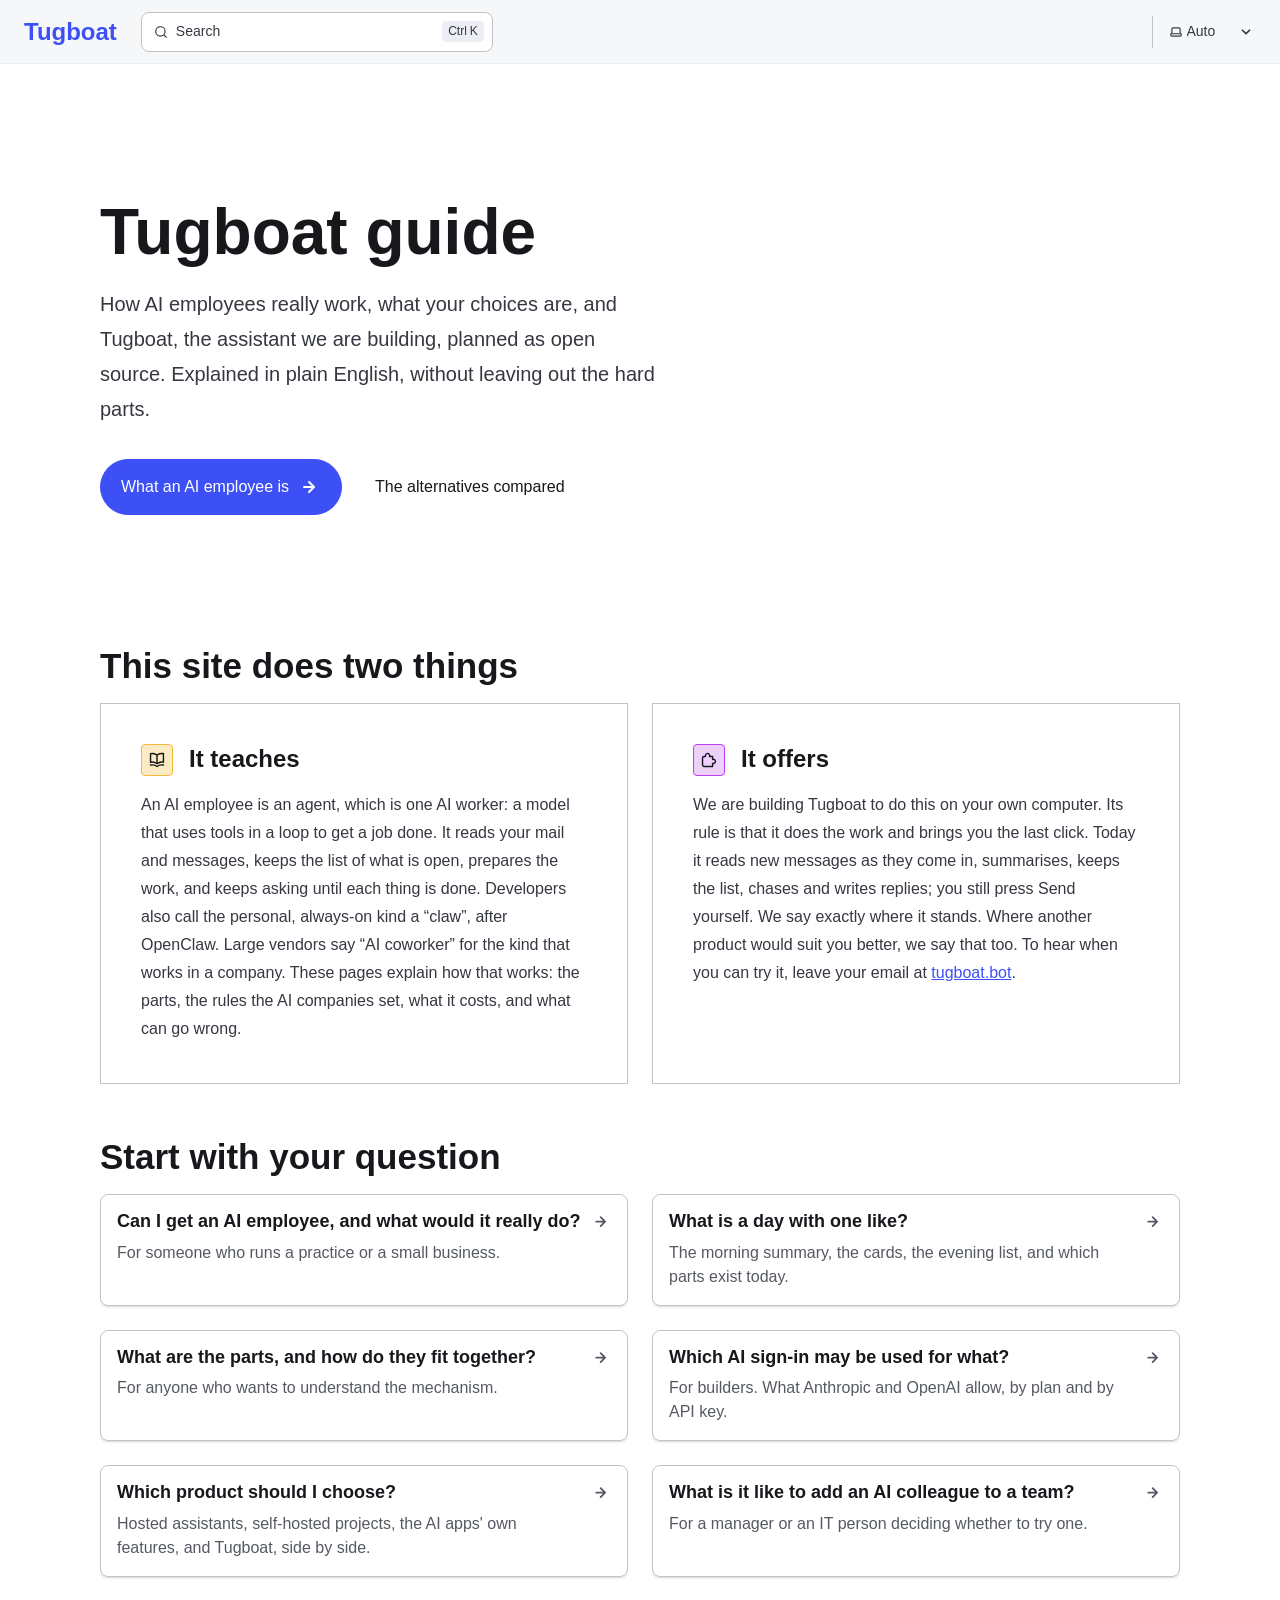
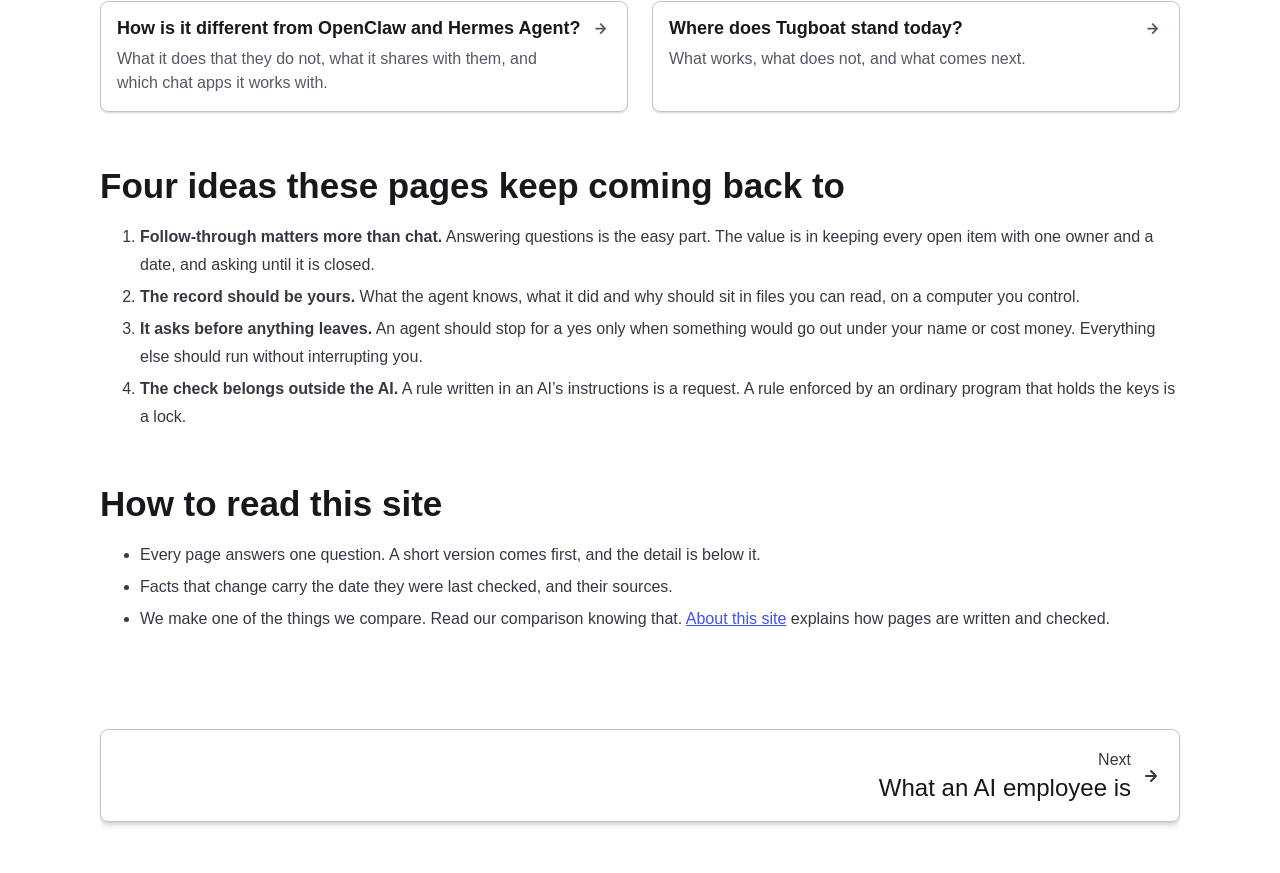
==== commit 70925503: "Guide: search box (index built under Linux)" ====
--- a/guide/index.html
+++ b/guide/index.html
@@ -1,4 +1,4 @@
-<!DOCTYPE html><html lang="en" dir="ltr" data-theme="dark" data-has-hero class="astro-2a65yugk"><head><meta charset="utf-8"/><meta name="viewport" content="width=device-width, initial-scale=1"/><title>Tugboat guide | Tugboat</title><link rel="canonical" href="https://tugboat.bot/guide/"/><link rel="sitemap" href="/guide/sitemap-index.xml"/><script defer src="https://static.cloudflareinsights.com/beacon.min.js" data-cf-beacon="{&quot;token&quot;: &quot;ef85ecb2f5f54a8eaa55469e5325b684&quot;}"></script><script>// Copied from tugboat.bot/index.html, Nov 19. The page path (/guide/...) tells guide visits apart.
+<!DOCTYPE html><html lang="en" dir="ltr" data-theme="dark" data-has-hero class="astro-4q24oeqg"><head><meta charset="utf-8"/><meta name="viewport" content="width=device-width, initial-scale=1"/><title>Tugboat guide | Tugboat</title><link rel="canonical" href="https://tugboat.bot/guide/"/><link rel="sitemap" href="/guide/sitemap-index.xml"/><script defer src="https://static.cloudflareinsights.com/beacon.min.js" data-cf-beacon="{&quot;token&quot;: &quot;ef85ecb2f5f54a8eaa55469e5325b684&quot;}"></script><script>// Copied from tugboat.bot/index.html, Nov 19. The page path (/guide/...) tells guide visits apart.
 // Visit counter: one row per page view in the Google Form "Tugboat visits" (Sheet of the same name).
 // Sends the page, where the visitor came from, phone or computer, and a random number kept in this browser.
 // No cookies, no IP address, nothing personal. Skipped for robots (see below).
@@ -49,23 +49,35 @@
 			},
 		};
 	})();
-</script><template id="theme-icons"><svg aria-hidden="true" class="light astro-t4didigu" width="16" height="16" viewBox="0 0 24 24" fill="currentColor" style="--sl-icon-size: 1em;"><path d="M5 12a1 1 0 0 0-1-1H3a1 1 0 0 0 0 2h1a1 1 0 0 0 1-1Zm.64 5-.71.71a1 1 0 0 0 0 1.41 1 1 0 0 0 1.41 0l.71-.71A1 1 0 0 0 5.64 17ZM12 5a1 1 0 0 0 1-1V3a1 1 0 0 0-2 0v1a1 1 0 0 0 1 1Zm5.66 2.34a1 1 0 0 0 .7-.29l.71-.71a1 1 0 1 0-1.41-1.41l-.66.71a1 1 0 0 0 0 1.41 1 1 0 0 0 .66.29Zm-12-.29a1 1 0 0 0 1.41 0 1 1 0 0 0 0-1.41l-.71-.71a1.004 1.004 0 1 0-1.43 1.41l.73.71ZM21 11h-1a1 1 0 0 0 0 2h1a1 1 0 0 0 0-2Zm-2.64 6A1 1 0 0 0 17 18.36l.71.71a1 1 0 0 0 1.41 0 1 1 0 0 0 0-1.41l-.76-.66ZM12 6.5a5.5 5.5 0 1 0 5.5 5.5A5.51 5.51 0 0 0 12 6.5Zm0 9a3.5 3.5 0 1 1 0-7 3.5 3.5 0 0 1 0 7Zm0 3.5a1 1 0 0 0-1 1v1a1 1 0 0 0 2 0v-1a1 1 0 0 0-1-1Z"/></svg><svg aria-hidden="true" class="dark astro-t4didigu" width="16" height="16" viewBox="0 0 24 24" fill="currentColor" style="--sl-icon-size: 1em;"><path d="M21.64 13a1 1 0 0 0-1.05-.14 8.049 8.049 0 0 1-3.37.73 8.15 8.15 0 0 1-8.14-8.1 8.59 8.59 0 0 1 .25-2A1 1 0 0 0 8 2.36a10.14 10.14 0 1 0 14 11.69 1 1 0 0 0-.36-1.05Zm-9.5 6.69A8.14 8.14 0 0 1 7.08 5.22v.27a10.15 10.15 0 0 0 10.14 10.14 9.784 9.784 0 0 0 2.1-.22 8.11 8.11 0 0 1-7.18 4.32v-.04Z"/></svg><svg aria-hidden="true" class="auto astro-t4didigu" width="16" height="16" viewBox="0 0 24 24" fill="currentColor" style="--sl-icon-size: 1em;"><path d="M21 14h-1V7a3 3 0 0 0-3-3H7a3 3 0 0 0-3 3v7H3a1 1 0 0 0-1 1v2a3 3 0 0 0 3 3h14a3 3 0 0 0 3-3v-2a1 1 0 0 0-1-1ZM6 7a1 1 0 0 1 1-1h10a1 1 0 0 1 1 1v7H6V7Zm14 10a1 1 0 0 1-1 1H5a1 1 0 0 1-1-1v-1h16v1Z"/></svg></template><link rel="stylesheet" href="/guide/_astro/print.C9eyqPGL.css" media="print"><link rel="stylesheet" href="/guide/_astro/common.DS8t2AxF.css"><style>@layer starlight.components{svg:where(.astro-t4didigu){color:var(--sl-icon-color);font-size:var(--sl-icon-size,1em);width:1em;height:1em;overflow:visible}}
-</style><script type="module" src="/guide/_astro/page.cNngjUgL.js"></script><style>@layer starlight.components{.card:where(.astro-if4v6b55){--sl-card-border:var(--sl-color-purple);--sl-card-bg:var(--sl-color-purple-low);border:1px solid var(--sl-color-gray-5);background-color:var(--sl-color-black);flex-direction:column;gap:clamp(.5rem,.125rem + 1vw,1rem);padding:clamp(1rem,.125rem + 3vw,2.5rem)}.card:where(.astro-if4v6b55):nth-child(4n+1){--sl-card-border:var(--sl-color-orange);--sl-card-bg:var(--sl-color-orange-low)}.card:where(.astro-if4v6b55):nth-child(4n+3){--sl-card-border:var(--sl-color-green);--sl-card-bg:var(--sl-color-green-low)}.card:where(.astro-if4v6b55):nth-child(4n+4){--sl-card-border:var(--sl-color-red);--sl-card-bg:var(--sl-color-red-low)}.card:where(.astro-if4v6b55):nth-child(4n+5){--sl-card-border:var(--sl-color-blue);--sl-card-bg:var(--sl-color-blue-low)}.title:where(.astro-if4v6b55){font-weight:600;font-size:var(--sl-text-h4);color:var(--sl-color-white);line-height:var(--sl-line-height-headings);align-items:center;gap:1rem}.card:where(.astro-if4v6b55) .icon:where(.astro-if4v6b55){border:1px solid var(--sl-card-border);background-color:var(--sl-card-bg);border-radius:.25rem;flex-shrink:0;padding:.2em}.card:where(.astro-if4v6b55) .body:where(.astro-if4v6b55){font-size:clamp(var(--sl-text-sm), calc(.5rem + 1vw), var(--sl-text-body));margin:0}.card-grid:where(.astro-7xjqva3o){grid-template-columns:100%;gap:1rem;display:grid}.card-grid:where(.astro-7xjqva3o)>*{margin-top:0!important}@media (width>=50rem){.card-grid:where(.astro-7xjqva3o){grid-template-columns:1fr 1fr;gap:1.5rem}.stagger:where(.astro-7xjqva3o){--stagger-height:5rem;padding-bottom:var(--stagger-height)}.stagger:where(.astro-7xjqva3o)>:nth-child(2n){transform:translateY(var(--stagger-height))}}.sl-link-card:where(.astro-k2yfqqlc){border:1px solid var(--sl-color-gray-5);box-shadow:var(--sl-shadow-sm);border-radius:.5rem;grid-template-columns:1fr auto;gap:.5rem;padding:1rem;display:grid;position:relative}a:where(.astro-k2yfqqlc){line-height:var(--sl-line-height-headings);text-decoration:none}a:where(.astro-k2yfqqlc):before{content:"";position:absolute;inset:0}.stack:where(.astro-k2yfqqlc){flex-direction:column;gap:.5rem}.title:where(.astro-k2yfqqlc){color:var(--sl-color-white);font-weight:600;font-size:var(--sl-text-lg)}.description:where(.astro-k2yfqqlc){color:var(--sl-color-gray-3);line-height:1.5}.icon:where(.astro-k2yfqqlc){color:var(--sl-color-gray-3)}.sl-link-card:where(.astro-k2yfqqlc):hover{background:var(--sl-color-gray-7,var(--sl-color-gray-6));border-color:var(--sl-color-gray-2)}.sl-link-card:where(.astro-k2yfqqlc):hover .icon:where(.astro-k2yfqqlc){color:var(--sl-color-white)}}
-</style></head><body class="astro-2a65yugk"><a class="sl-skip-link astro-ew7cd5wj" href="#_top">Skip to content</a><div class="page sl-flex astro-iy5obmy3"><header class="header astro-iy5obmy3"><div class="header astro-ggayirod"><div class="title-wrapper sl-flex astro-ggayirod"><a href="/guide/" class="site-title sl-flex astro-u2a65u3i"><span class="astro-u2a65u3i" translate="no">Tugboat</span></a></div><div class="sl-flex print:hidden astro-ggayirod"></div><div class="sl-hidden md:sl-flex print:hidden right-group astro-ggayirod"><div class="sl-flex social-icons astro-ggayirod"></div><starlight-theme-select><label style="--sl-select-width: 6.25em" class="astro-qmfze27g"><span class="sr-only astro-qmfze27g">Select theme</span><svg aria-hidden="true" class="icon label-icon astro-qmfze27g astro-t4didigu" width="16" height="16" viewBox="0 0 24 24" fill="currentColor" style="--sl-icon-size: 1em;"><path d="M21 14h-1V7a3 3 0 0 0-3-3H7a3 3 0 0 0-3 3v7H3a1 1 0 0 0-1 1v2a3 3 0 0 0 3 3h14a3 3 0 0 0 3-3v-2a1 1 0 0 0-1-1ZM6 7a1 1 0 0 1 1-1h10a1 1 0 0 1 1 1v7H6V7Zm14 10a1 1 0 0 1-1 1H5a1 1 0 0 1-1-1v-1h16v1Z"/></svg><select autocomplete="off" class="astro-qmfze27g"><option value="dark" class="astro-qmfze27g">Dark</option><option value="light" class="astro-qmfze27g">Light</option><option value="auto" selected class="astro-qmfze27g">Auto</option></select><svg aria-hidden="true" class="icon caret astro-qmfze27g astro-t4didigu" width="16" height="16" viewBox="0 0 24 24" fill="currentColor" style="--sl-icon-size: 1em;"><path d="M17 9.17a1 1 0 0 0-1.41 0L12 12.71 8.46 9.17a1 1 0 1 0-1.41 1.42l4.24 4.24a1.002 1.002 0 0 0 1.42 0L17 10.59a1.002 1.002 0 0 0 0-1.42Z"/></svg></label></starlight-theme-select><script>
+</script><template id="theme-icons"><svg aria-hidden="true" class="light astro-7xg36bbx" width="16" height="16" viewBox="0 0 24 24" fill="currentColor" style="--sl-icon-size: 1em;"><path d="M5 12a1 1 0 0 0-1-1H3a1 1 0 0 0 0 2h1a1 1 0 0 0 1-1Zm.64 5-.71.71a1 1 0 0 0 0 1.41 1 1 0 0 0 1.41 0l.71-.71A1 1 0 0 0 5.64 17ZM12 5a1 1 0 0 0 1-1V3a1 1 0 0 0-2 0v1a1 1 0 0 0 1 1Zm5.66 2.34a1 1 0 0 0 .7-.29l.71-.71a1 1 0 1 0-1.41-1.41l-.66.71a1 1 0 0 0 0 1.41 1 1 0 0 0 .66.29Zm-12-.29a1 1 0 0 0 1.41 0 1 1 0 0 0 0-1.41l-.71-.71a1.004 1.004 0 1 0-1.43 1.41l.73.71ZM21 11h-1a1 1 0 0 0 0 2h1a1 1 0 0 0 0-2Zm-2.64 6A1 1 0 0 0 17 18.36l.71.71a1 1 0 0 0 1.41 0 1 1 0 0 0 0-1.41l-.76-.66ZM12 6.5a5.5 5.5 0 1 0 5.5 5.5A5.51 5.51 0 0 0 12 6.5Zm0 9a3.5 3.5 0 1 1 0-7 3.5 3.5 0 0 1 0 7Zm0 3.5a1 1 0 0 0-1 1v1a1 1 0 0 0 2 0v-1a1 1 0 0 0-1-1Z"/></svg><svg aria-hidden="true" class="dark astro-7xg36bbx" width="16" height="16" viewBox="0 0 24 24" fill="currentColor" style="--sl-icon-size: 1em;"><path d="M21.64 13a1 1 0 0 0-1.05-.14 8.049 8.049 0 0 1-3.37.73 8.15 8.15 0 0 1-8.14-8.1 8.59 8.59 0 0 1 .25-2A1 1 0 0 0 8 2.36a10.14 10.14 0 1 0 14 11.69 1 1 0 0 0-.36-1.05Zm-9.5 6.69A8.14 8.14 0 0 1 7.08 5.22v.27a10.15 10.15 0 0 0 10.14 10.14 9.784 9.784 0 0 0 2.1-.22 8.11 8.11 0 0 1-7.18 4.32v-.04Z"/></svg><svg aria-hidden="true" class="auto astro-7xg36bbx" width="16" height="16" viewBox="0 0 24 24" fill="currentColor" style="--sl-icon-size: 1em;"><path d="M21 14h-1V7a3 3 0 0 0-3-3H7a3 3 0 0 0-3 3v7H3a1 1 0 0 0-1 1v2a3 3 0 0 0 3 3h14a3 3 0 0 0 3-3v-2a1 1 0 0 0-1-1ZM6 7a1 1 0 0 1 1-1h10a1 1 0 0 1 1 1v7H6V7Zm14 10a1 1 0 0 1-1 1H5a1 1 0 0 1-1-1v-1h16v1Z"/></svg></template><link rel="stylesheet" href="/guide/_astro/print.C9eyqPGL.css" media="print"><link rel="stylesheet" href="/guide/_astro/common.EzWjjvd0.css"><style>@layer starlight.components{svg:where(.astro-7xg36bbx){color:var(--sl-icon-color);font-size:var(--sl-icon-size,1em);width:1em;height:1em;overflow:visible}}
+</style><script type="module" src="/guide/_astro/page.cNngjUgL.js"></script><style>@layer starlight.components{.card:where(.astro-kbmp4trz){--sl-card-border:var(--sl-color-purple);--sl-card-bg:var(--sl-color-purple-low);border:1px solid var(--sl-color-gray-5);background-color:var(--sl-color-black);flex-direction:column;gap:clamp(.5rem,.125rem + 1vw,1rem);padding:clamp(1rem,.125rem + 3vw,2.5rem)}.card:where(.astro-kbmp4trz):nth-child(4n+1){--sl-card-border:var(--sl-color-orange);--sl-card-bg:var(--sl-color-orange-low)}.card:where(.astro-kbmp4trz):nth-child(4n+3){--sl-card-border:var(--sl-color-green);--sl-card-bg:var(--sl-color-green-low)}.card:where(.astro-kbmp4trz):nth-child(4n+4){--sl-card-border:var(--sl-color-red);--sl-card-bg:var(--sl-color-red-low)}.card:where(.astro-kbmp4trz):nth-child(4n+5){--sl-card-border:var(--sl-color-blue);--sl-card-bg:var(--sl-color-blue-low)}.title:where(.astro-kbmp4trz){font-weight:600;font-size:var(--sl-text-h4);color:var(--sl-color-white);line-height:var(--sl-line-height-headings);align-items:center;gap:1rem}.card:where(.astro-kbmp4trz) .icon:where(.astro-kbmp4trz){border:1px solid var(--sl-card-border);background-color:var(--sl-card-bg);border-radius:.25rem;flex-shrink:0;padding:.2em}.card:where(.astro-kbmp4trz) .body:where(.astro-kbmp4trz){font-size:clamp(var(--sl-text-sm), calc(.5rem + 1vw), var(--sl-text-body));margin:0}.card-grid:where(.astro-lp4lryqg){grid-template-columns:100%;gap:1rem;display:grid}.card-grid:where(.astro-lp4lryqg)>*{margin-top:0!important}@media (width>=50rem){.card-grid:where(.astro-lp4lryqg){grid-template-columns:1fr 1fr;gap:1.5rem}.stagger:where(.astro-lp4lryqg){--stagger-height:5rem;padding-bottom:var(--stagger-height)}.stagger:where(.astro-lp4lryqg)>:nth-child(2n){transform:translateY(var(--stagger-height))}}.sl-link-card:where(.astro-mhlw2gjc){border:1px solid var(--sl-color-gray-5);box-shadow:var(--sl-shadow-sm);border-radius:.5rem;grid-template-columns:1fr auto;gap:.5rem;padding:1rem;display:grid;position:relative}a:where(.astro-mhlw2gjc){line-height:var(--sl-line-height-headings);text-decoration:none}a:where(.astro-mhlw2gjc):before{content:"";position:absolute;inset:0}.stack:where(.astro-mhlw2gjc){flex-direction:column;gap:.5rem}.title:where(.astro-mhlw2gjc){color:var(--sl-color-white);font-weight:600;font-size:var(--sl-text-lg)}.description:where(.astro-mhlw2gjc){color:var(--sl-color-gray-3);line-height:1.5}.icon:where(.astro-mhlw2gjc){color:var(--sl-color-gray-3)}.sl-link-card:where(.astro-mhlw2gjc):hover{background:var(--sl-color-gray-7,var(--sl-color-gray-6));border-color:var(--sl-color-gray-2)}.sl-link-card:where(.astro-mhlw2gjc):hover .icon:where(.astro-mhlw2gjc){color:var(--sl-color-white)}}
+</style></head><body class="astro-4q24oeqg"><a class="sl-skip-link astro-iyimsb7x" href="#_top">Skip to content</a><div class="page sl-flex astro-3iveh6q6"><header class="header astro-3iveh6q6"><div class="header astro-nnhgoztz"><div class="title-wrapper sl-flex astro-nnhgoztz"><a href="/guide/" class="site-title sl-flex astro-rlklbri6"><span class="astro-rlklbri6" translate="no">Tugboat</span></a></div><div class="sl-flex print:hidden astro-nnhgoztz"><site-search class="astro-nnhgoztz astro-cbbg2zbi" data-translations="{&quot;placeholder&quot;:&quot;Search&quot;}"><button data-open-modal disabled aria-label="Search" aria-keyshortcuts="Control+K" class="astro-cbbg2zbi"><svg aria-hidden="true" class="astro-cbbg2zbi astro-7xg36bbx" width="16" height="16" viewBox="0 0 24 24" fill="currentColor" style="--sl-icon-size: 1em;"><path d="M21.71 20.29 18 16.61A9 9 0 1 0 16.61 18l3.68 3.68a.999.999 0 0 0 1.42 0 1 1 0 0 0 0-1.39ZM11 18a7 7 0 1 1 0-14 7 7 0 0 1 0 14Z"/></svg><span class="sl-hidden md:sl-block astro-cbbg2zbi" aria-hidden="true">Search</span><kbd class="sl-hidden md:sl-flex astro-cbbg2zbi" style="display: none"><kbd class="astro-cbbg2zbi">Ctrl</kbd><kbd class="astro-cbbg2zbi">K</kbd></kbd></button><dialog style="padding: 0" aria-label="Search" class="astro-cbbg2zbi"><div class="dialog-frame sl-flex astro-cbbg2zbi"><button data-close-modal class="sl-flex md:sl-hidden astro-cbbg2zbi">Cancel</button><div class="search-container astro-cbbg2zbi"><div id="starlight__search" class="astro-cbbg2zbi"></div></div></div></dialog></site-search><script>
+	(() => {
+		const openBtn = document.querySelector('button[data-open-modal]');
+		const shortcut = openBtn?.querySelector('kbd');
+		if (!openBtn || !(shortcut instanceof HTMLElement)) return;
+		const platformKey = shortcut.querySelector('kbd');
+		if (platformKey && /(Mac|iPhone|iPod|iPad)/i.test(navigator.platform)) {
+			platformKey.textContent = '⌘';
+			openBtn.setAttribute('aria-keyshortcuts', 'Meta+K');
+		}
+		shortcut.style.display = '';
+	})();
+</script><script type="module" src="/guide/_astro/Search.astro_astro_type_script_index_0_lang.CxibuA6H.js"></script></div><div class="sl-hidden md:sl-flex print:hidden right-group astro-nnhgoztz"><div class="sl-flex social-icons astro-nnhgoztz"></div><starlight-theme-select><label style="--sl-select-width: 6.25em" class="astro-pzxqu3hi"><span class="sr-only astro-pzxqu3hi">Select theme</span><svg aria-hidden="true" class="icon label-icon astro-pzxqu3hi astro-7xg36bbx" width="16" height="16" viewBox="0 0 24 24" fill="currentColor" style="--sl-icon-size: 1em;"><path d="M21 14h-1V7a3 3 0 0 0-3-3H7a3 3 0 0 0-3 3v7H3a1 1 0 0 0-1 1v2a3 3 0 0 0 3 3h14a3 3 0 0 0 3-3v-2a1 1 0 0 0-1-1ZM6 7a1 1 0 0 1 1-1h10a1 1 0 0 1 1 1v7H6V7Zm14 10a1 1 0 0 1-1 1H5a1 1 0 0 1-1-1v-1h16v1Z"/></svg><select autocomplete="off" class="astro-pzxqu3hi"><option value="dark" class="astro-pzxqu3hi">Dark</option><option value="light" class="astro-pzxqu3hi">Light</option><option value="auto" selected class="astro-pzxqu3hi">Auto</option></select><svg aria-hidden="true" class="icon caret astro-pzxqu3hi astro-7xg36bbx" width="16" height="16" viewBox="0 0 24 24" fill="currentColor" style="--sl-icon-size: 1em;"><path d="M17 9.17a1 1 0 0 0-1.41 0L12 12.71 8.46 9.17a1 1 0 1 0-1.41 1.42l4.24 4.24a1.002 1.002 0 0 0 1.42 0L17 10.59a1.002 1.002 0 0 0 0-1.42Z"/></svg></label></starlight-theme-select><script>
 	StarlightThemeProvider.updatePickers();
-</script><script type="module">var e=`starlight-theme`,t=e=>e===`auto`||e===`dark`||e===`light`?e:`auto`,n=()=>t(typeof localStorage<`u`&&localStorage.getItem(e));function r(t){typeof localStorage<`u`&&localStorage.setItem(e,t===`light`||t===`dark`?t:``)}var i=()=>matchMedia(`(prefers-color-scheme: light)`).matches?`light`:`dark`;function a(e){StarlightThemeProvider.updatePickers(e),document.documentElement.dataset.theme=e===`auto`?i():e,r(e)}matchMedia(`(prefers-color-scheme: light)`).addEventListener(`change`,()=>{n()===`auto`&&a(`auto`)});var o=class extends HTMLElement{constructor(){super(),a(n()),this.querySelector(`select`)?.addEventListener(`change`,e=>{e.currentTarget instanceof HTMLSelectElement&&a(t(e.currentTarget.value))})}};customElements.define(`starlight-theme-select`,o);</script><script type="module">var e=class extends HTMLElement{constructor(){super();let e=this.querySelector(`select`);e&&(e.addEventListener(`change`,e=>{e.currentTarget instanceof HTMLSelectElement&&(window.location.pathname=e.currentTarget.value)}),window.addEventListener(`pageshow`,t=>{if(!t.persisted)return;let n=e.querySelector(`option[selected]`)?.index;n!==e.selectedIndex&&(e.selectedIndex=n??0)}))}};customElements.define(`starlight-lang-select`,e);</script></div></div></header><div class="main-frame astro-iy5obmy3"><script type="module">var e=document.getElementById(`starlight__sidebar`),t=e?.querySelector(`sl-sidebar-state-persist`),n=`sl-sidebar-state`,r=()=>{let r=[],i=t?.dataset.hash||``;try{let e=sessionStorage.getItem(n),t=JSON.parse(e||`{}`);Array.isArray(t.open)&&t.hash===i&&(r=t.open)}catch{}return{hash:i,open:r,scroll:e?.scrollTop||0}},i=e=>{try{sessionStorage.setItem(n,JSON.stringify(e))}catch{}},a=()=>i(r()),o=(e,t)=>{let n=r();n.open[t]=e,i(n)};t?.addEventListener(`click`,e=>{if(!(e.target instanceof Element))return;let t=e.target.closest(`summary`)?.closest(`details`);if(!t)return;let n=t.querySelector(`sl-sidebar-restore`),r=parseInt(n?.dataset.index||``);isNaN(r)||o(!t.open,r)}),addEventListener(`visibilitychange`,()=>{document.visibilityState===`hidden`&&a()});</script><div class="lg:sl-flex astro-ovphhokr"><div class="main-pane astro-ovphhokr"><main data-pagefind-body class="astro-2a65yugk" lang="en" dir="ltr"><div class="content-panel astro-sinhkhko"><div class="sl-container astro-sinhkhko"><div class="hero astro-qenpv5qe"><div class="sl-flex stack astro-qenpv5qe"><div class="sl-flex copy astro-qenpv5qe"><h1 id="_top" data-page-title class="astro-qenpv5qe">Tugboat guide</h1><div class="tagline astro-qenpv5qe">How AI employees really work, what your choices are, and Tugboat, the assistant we are building, planned as open source. Explained in plain English, without leaving out the hard parts.</div></div><div class="sl-flex actions astro-qenpv5qe"><a class="sl-link-button not-content primary astro-qenpv5qe astro-d57acdsn" href="/guide/start/what-an-ai-employee-is/">What an AI employee is<svg aria-hidden="true" class="astro-d57acdsn astro-t4didigu" width="16" height="16" viewBox="0 0 24 24" fill="currentColor" style="--sl-icon-size: 1.5rem;"><path d="M17.92 11.62a1.001 1.001 0 0 0-.21-.33l-5-5a1.003 1.003 0 1 0-1.42 1.42l3.3 3.29H7a1 1 0 0 0 0 2h7.59l-3.3 3.29a1.002 1.002 0 0 0 .325 1.639 1 1 0 0 0 1.095-.219l5-5a1 1 0 0 0 .21-.33 1 1 0 0 0 0-.76Z"/></svg></a><a class="sl-link-button not-content minimal astro-qenpv5qe astro-d57acdsn" href="/guide/landscape/alternatives-compared/">The alternatives compared</a></div></div></div><div class="sl-markdown-content">
+</script><script type="module">var e=`starlight-theme`,t=e=>e===`auto`||e===`dark`||e===`light`?e:`auto`,n=()=>t(typeof localStorage<`u`&&localStorage.getItem(e));function r(t){typeof localStorage<`u`&&localStorage.setItem(e,t===`light`||t===`dark`?t:``)}var i=()=>matchMedia(`(prefers-color-scheme: light)`).matches?`light`:`dark`;function a(e){StarlightThemeProvider.updatePickers(e),document.documentElement.dataset.theme=e===`auto`?i():e,r(e)}matchMedia(`(prefers-color-scheme: light)`).addEventListener(`change`,()=>{n()===`auto`&&a(`auto`)});var o=class extends HTMLElement{constructor(){super(),a(n()),this.querySelector(`select`)?.addEventListener(`change`,e=>{e.currentTarget instanceof HTMLSelectElement&&a(t(e.currentTarget.value))})}};customElements.define(`starlight-theme-select`,o);</script><script type="module">var e=class extends HTMLElement{constructor(){super();let e=this.querySelector(`select`);e&&(e.addEventListener(`change`,e=>{e.currentTarget instanceof HTMLSelectElement&&(window.location.pathname=e.currentTarget.value)}),window.addEventListener(`pageshow`,t=>{if(!t.persisted)return;let n=e.querySelector(`option[selected]`)?.index;n!==e.selectedIndex&&(e.selectedIndex=n??0)}))}};customElements.define(`starlight-lang-select`,e);</script></div></div></header><div class="main-frame astro-3iveh6q6"><script type="module">var e=document.getElementById(`starlight__sidebar`),t=e?.querySelector(`sl-sidebar-state-persist`),n=`sl-sidebar-state`,r=()=>{let r=[],i=t?.dataset.hash||``;try{let e=sessionStorage.getItem(n),t=JSON.parse(e||`{}`);Array.isArray(t.open)&&t.hash===i&&(r=t.open)}catch{}return{hash:i,open:r,scroll:e?.scrollTop||0}},i=e=>{try{sessionStorage.setItem(n,JSON.stringify(e))}catch{}},a=()=>i(r()),o=(e,t)=>{let n=r();n.open[t]=e,i(n)};t?.addEventListener(`click`,e=>{if(!(e.target instanceof Element))return;let t=e.target.closest(`summary`)?.closest(`details`);if(!t)return;let n=t.querySelector(`sl-sidebar-restore`),r=parseInt(n?.dataset.index||``);isNaN(r)||o(!t.open,r)}),addEventListener(`visibilitychange`,()=>{document.visibilityState===`hidden`&&a()});</script><div class="lg:sl-flex astro-p5c6cwav"><div class="main-pane astro-p5c6cwav"><main data-pagefind-body class="astro-4q24oeqg" lang="en" dir="ltr"><div class="content-panel astro-tqo54wpp"><div class="sl-container astro-tqo54wpp"><div class="hero astro-vllerlpt"><div class="sl-flex stack astro-vllerlpt"><div class="sl-flex copy astro-vllerlpt"><h1 id="_top" data-page-title class="astro-vllerlpt">Tugboat guide</h1><div class="tagline astro-vllerlpt">How AI employees really work, what your choices are, and Tugboat, the assistant we are building, planned as open source. Explained in plain English, without leaving out the hard parts.</div></div><div class="sl-flex actions astro-vllerlpt"><a class="sl-link-button not-content primary astro-vllerlpt astro-windllt7" href="/guide/start/what-an-ai-employee-is/">What an AI employee is<svg aria-hidden="true" class="astro-windllt7 astro-7xg36bbx" width="16" height="16" viewBox="0 0 24 24" fill="currentColor" style="--sl-icon-size: 1.5rem;"><path d="M17.92 11.62a1.001 1.001 0 0 0-.21-.33l-5-5a1.003 1.003 0 1 0-1.42 1.42l3.3 3.29H7a1 1 0 0 0 0 2h7.59l-3.3 3.29a1.002 1.002 0 0 0 .325 1.639 1 1 0 0 0 1.095-.219l5-5a1 1 0 0 0 .21-.33 1 1 0 0 0 0-.76Z"/></svg></a><a class="sl-link-button not-content minimal astro-vllerlpt astro-windllt7" href="/guide/landscape/alternatives-compared/">The alternatives compared</a></div></div></div><div class="sl-markdown-content">
 <div class="sl-heading-wrapper level-h2"><h2 id="this-site-does-two-things">This site does two things</h2><a class="sl-anchor-link" href="#this-site-does-two-things"><span aria-hidden="true" class="sl-anchor-icon"><svg width="16" height="16" viewBox="0 0 24 24" fill="currentColor"><path d="m12.11 15.39-3.88 3.88a2.52 2.52 0 0 1-3.5 0 2.47 2.47 0 0 1 0-3.5l3.88-3.88a1 1 0 1 0-1.42-1.42l-3.88 3.89a4.48 4.48 0 0 0 6.33 6.33l3.89-3.88a1 1 0 0 0-1.42-1.42m8.58-12.08a4.49 4.49 0 0 0-6.33 0l-3.89 3.88a1 1 0 1 0 1.42 1.42l3.88-3.88a2.52 2.52 0 0 1 3.5 0 2.47 2.47 0 0 1 0 3.5l-3.88 3.88a1 1 0 0 0 0 1.42 1 1 0 0 0 1.42 0l3.88-3.89a4.49 4.49 0 0 0 0-6.33M8.83 15.17a1 1 0 0 0 .71.29 1 1 0 0 0 .71-.29l4.92-4.92a1 1 0 1 0-1.42-1.42l-4.92 4.92a1 1 0 0 0 0 1.42"></path></svg></span><span class="sr-only" data-pagefind-ignore>Section titled “This site does two things”</span></a></div>
-<div class="card-grid astro-7xjqva3o"><article class="card sl-flex astro-if4v6b55"><p class="title sl-flex astro-if4v6b55"><svg aria-hidden="true" class="icon astro-if4v6b55 astro-t4didigu" width="16" height="16" viewBox="0 0 24 24" fill="currentColor" style="--sl-icon-size: 1.333em;"><path d="M21.17 2.06A13.1 13.1 0 0 0 19 1.87a12.94 12.94 0 0 0-7 2.05 12.94 12.94 0 0 0-7-2 13.1 13.1 0 0 0-2.17.19 1 1 0 0 0-.83 1v12a1 1 0 0 0 1.17 1 10.9 10.9 0 0 1 8.25 1.91l.12.07h.11a.91.91 0 0 0 .7 0h.11l.12-.07A10.899 10.899 0 0 1 20.83 16 1 1 0 0 0 22 15V3a1 1 0 0 0-.83-.94ZM11 15.35a12.87 12.87 0 0 0-6-1.48H4v-10c.333-.02.667-.02 1 0a10.86 10.86 0 0 1 6 1.8v9.68Zm9-1.44h-1a12.87 12.87 0 0 0-6 1.48V5.67a10.86 10.86 0 0 1 6-1.8c.333-.02.667-.02 1 0v10.04Zm1.17 4.15a13.098 13.098 0 0 0-2.17-.19 12.94 12.94 0 0 0-7 2.05 12.94 12.94 0 0 0-7-2.05c-.727.003-1.453.066-2.17.19A1 1 0 0 0 2 19.21a1 1 0 0 0 1.17.79 10.9 10.9 0 0 1 8.25 1.91 1 1 0 0 0 1.16 0A10.9 10.9 0 0 1 20.83 20a1 1 0 0 0 1.17-.79 1 1 0 0 0-.83-1.15Z"/></svg><span class="astro-if4v6b55">It teaches</span></p><div class="body astro-if4v6b55"><p>An AI employee is an agent, which is one AI worker: a model that uses tools in a loop to get a job done.
+<div class="card-grid astro-lp4lryqg"><article class="card sl-flex astro-kbmp4trz"><p class="title sl-flex astro-kbmp4trz"><svg aria-hidden="true" class="icon astro-kbmp4trz astro-7xg36bbx" width="16" height="16" viewBox="0 0 24 24" fill="currentColor" style="--sl-icon-size: 1.333em;"><path d="M21.17 2.06A13.1 13.1 0 0 0 19 1.87a12.94 12.94 0 0 0-7 2.05 12.94 12.94 0 0 0-7-2 13.1 13.1 0 0 0-2.17.19 1 1 0 0 0-.83 1v12a1 1 0 0 0 1.17 1 10.9 10.9 0 0 1 8.25 1.91l.12.07h.11a.91.91 0 0 0 .7 0h.11l.12-.07A10.899 10.899 0 0 1 20.83 16 1 1 0 0 0 22 15V3a1 1 0 0 0-.83-.94ZM11 15.35a12.87 12.87 0 0 0-6-1.48H4v-10c.333-.02.667-.02 1 0a10.86 10.86 0 0 1 6 1.8v9.68Zm9-1.44h-1a12.87 12.87 0 0 0-6 1.48V5.67a10.86 10.86 0 0 1 6-1.8c.333-.02.667-.02 1 0v10.04Zm1.17 4.15a13.098 13.098 0 0 0-2.17-.19 12.94 12.94 0 0 0-7 2.05 12.94 12.94 0 0 0-7-2.05c-.727.003-1.453.066-2.17.19A1 1 0 0 0 2 19.21a1 1 0 0 0 1.17.79 10.9 10.9 0 0 1 8.25 1.91 1 1 0 0 0 1.16 0A10.9 10.9 0 0 1 20.83 20a1 1 0 0 0 1.17-.79 1 1 0 0 0-.83-1.15Z"/></svg><span class="astro-kbmp4trz">It teaches</span></p><div class="body astro-kbmp4trz"><p>An AI employee is an agent, which is one AI worker: a model that uses tools in a loop to get a job done.
 It reads your mail and messages, keeps the list of what is open, prepares the work, and keeps asking
 until each thing is done. Developers also call the personal, always-on kind a “claw”, after OpenClaw.
 Large vendors say “AI coworker” for the kind that works in a company. These pages explain how that
-works: the parts, the rules the AI companies set, what it costs, and what can go wrong.</p></div></article><article class="card sl-flex astro-if4v6b55"><p class="title sl-flex astro-if4v6b55"><svg aria-hidden="true" class="icon astro-if4v6b55 astro-t4didigu" width="16" height="16" viewBox="0 0 24 24" fill="currentColor" style="--sl-icon-size: 1.333em;"><path d="M17 22H5a3 3 0 0 1-3-3V9a3 3 0 0 1 3-3h1a4 4 0 0 1 7.3-2.18c.448.64.692 1.4.7 2.18h3a1 1 0 0 1 1 1v3a4 4 0 0 1 2.18 7.3A3.86 3.86 0 0 1 18 18v3a1 1 0 0 1-1 1ZM5 8a1 1 0 0 0-1 1v10a1 1 0 0 0 1 1h11v-3.18a1 1 0 0 1 1.33-.95 1.77 1.77 0 0 0 1.74-.23 2 2 0 0 0 .93-1.37 2 2 0 0 0-.48-1.59 1.89 1.89 0 0 0-2.17-.55 1 1 0 0 1-1.33-.95V8h-3.2a1 1 0 0 1-1-1.33 1.77 1.77 0 0 0-.23-1.74 1.939 1.939 0 0 0-3-.43A2 2 0 0 0 8 6c.002.23.046.456.13.67A1 1 0 0 1 7.18 8H5Z"/></svg><span class="astro-if4v6b55">It offers</span></p><div class="body astro-if4v6b55"><p>We are building Tugboat to do this on your own computer. Its rule is that it does the work and
+works: the parts, the rules the AI companies set, what it costs, and what can go wrong.</p></div></article><article class="card sl-flex astro-kbmp4trz"><p class="title sl-flex astro-kbmp4trz"><svg aria-hidden="true" class="icon astro-kbmp4trz astro-7xg36bbx" width="16" height="16" viewBox="0 0 24 24" fill="currentColor" style="--sl-icon-size: 1.333em;"><path d="M17 22H5a3 3 0 0 1-3-3V9a3 3 0 0 1 3-3h1a4 4 0 0 1 7.3-2.18c.448.64.692 1.4.7 2.18h3a1 1 0 0 1 1 1v3a4 4 0 0 1 2.18 7.3A3.86 3.86 0 0 1 18 18v3a1 1 0 0 1-1 1ZM5 8a1 1 0 0 0-1 1v10a1 1 0 0 0 1 1h11v-3.18a1 1 0 0 1 1.33-.95 1.77 1.77 0 0 0 1.74-.23 2 2 0 0 0 .93-1.37 2 2 0 0 0-.48-1.59 1.89 1.89 0 0 0-2.17-.55 1 1 0 0 1-1.33-.95V8h-3.2a1 1 0 0 1-1-1.33 1.77 1.77 0 0 0-.23-1.74 1.939 1.939 0 0 0-3-.43A2 2 0 0 0 8 6c.002.23.046.456.13.67A1 1 0 0 1 7.18 8H5Z"/></svg><span class="astro-kbmp4trz">It offers</span></p><div class="body astro-kbmp4trz"><p>We are building Tugboat to do this on your own computer. Its rule is that it does the work and
 brings you the last click. Today it reads new messages as they come in, summarises, keeps the list, chases and writes replies; you
 still press Send yourself. We say exactly where it stands. Where another
 product would suit you better, we say that too. To hear when you can try it, leave your email at
 <a href="https://tugboat.bot/">tugboat.bot</a>.</p></div></article></div>
 <div class="sl-heading-wrapper level-h2"><h2 id="start-with-your-question">Start with your question</h2><a class="sl-anchor-link" href="#start-with-your-question"><span aria-hidden="true" class="sl-anchor-icon"><svg width="16" height="16" viewBox="0 0 24 24" fill="currentColor"><path d="m12.11 15.39-3.88 3.88a2.52 2.52 0 0 1-3.5 0 2.47 2.47 0 0 1 0-3.5l3.88-3.88a1 1 0 1 0-1.42-1.42l-3.88 3.89a4.48 4.48 0 0 0 6.33 6.33l3.89-3.88a1 1 0 0 0-1.42-1.42m8.58-12.08a4.49 4.49 0 0 0-6.33 0l-3.89 3.88a1 1 0 1 0 1.42 1.42l3.88-3.88a2.52 2.52 0 0 1 3.5 0 2.47 2.47 0 0 1 0 3.5l-3.88 3.88a1 1 0 0 0 0 1.42 1 1 0 0 0 1.42 0l3.88-3.89a4.49 4.49 0 0 0 0-6.33M8.83 15.17a1 1 0 0 0 .71.29 1 1 0 0 0 .71-.29l4.92-4.92a1 1 0 1 0-1.42-1.42l-4.92 4.92a1 1 0 0 0 0 1.42"></path></svg></span><span class="sr-only" data-pagefind-ignore>Section titled “Start with your question”</span></a></div>
-<div class="card-grid astro-7xjqva3o"><div class="sl-link-card astro-k2yfqqlc"><span class="sl-flex stack astro-k2yfqqlc"><a href="/guide/start/what-an-ai-employee-is/" class="astro-k2yfqqlc"><span class="title astro-k2yfqqlc">Can I get an AI employee, and what would it really do?</span></a><span class="description astro-k2yfqqlc">For someone who runs a practice or a small business.</span></span><svg aria-hidden="true" class="icon rtl:flip astro-k2yfqqlc astro-t4didigu" width="16" height="16" viewBox="0 0 24 24" fill="currentColor" style="--sl-icon-size: 1.333em;"><path d="M17.92 11.62a1.001 1.001 0 0 0-.21-.33l-5-5a1.003 1.003 0 1 0-1.42 1.42l3.3 3.29H7a1 1 0 0 0 0 2h7.59l-3.3 3.29a1.002 1.002 0 0 0 .325 1.639 1 1 0 0 0 1.095-.219l5-5a1 1 0 0 0 .21-.33 1 1 0 0 0 0-.76Z"/></svg></div><div class="sl-link-card astro-k2yfqqlc"><span class="sl-flex stack astro-k2yfqqlc"><a href="/guide/start/a-day-with-it/" class="astro-k2yfqqlc"><span class="title astro-k2yfqqlc">What is a day with one like?</span></a><span class="description astro-k2yfqqlc">The morning summary, the cards, the evening list, and which parts exist today.</span></span><svg aria-hidden="true" class="icon rtl:flip astro-k2yfqqlc astro-t4didigu" width="16" height="16" viewBox="0 0 24 24" fill="currentColor" style="--sl-icon-size: 1.333em;"><path d="M17.92 11.62a1.001 1.001 0 0 0-.21-.33l-5-5a1.003 1.003 0 1 0-1.42 1.42l3.3 3.29H7a1 1 0 0 0 0 2h7.59l-3.3 3.29a1.002 1.002 0 0 0 .325 1.639 1 1 0 0 0 1.095-.219l5-5a1 1 0 0 0 .21-.33 1 1 0 0 0 0-.76Z"/></svg></div><div class="sl-link-card astro-k2yfqqlc"><span class="sl-flex stack astro-k2yfqqlc"><a href="/guide/how-it-works/overview/" class="astro-k2yfqqlc"><span class="title astro-k2yfqqlc">What are the parts, and how do they fit together?</span></a><span class="description astro-k2yfqqlc">For anyone who wants to understand the mechanism.</span></span><svg aria-hidden="true" class="icon rtl:flip astro-k2yfqqlc astro-t4didigu" width="16" height="16" viewBox="0 0 24 24" fill="currentColor" style="--sl-icon-size: 1.333em;"><path d="M17.92 11.62a1.001 1.001 0 0 0-.21-.33l-5-5a1.003 1.003 0 1 0-1.42 1.42l3.3 3.29H7a1 1 0 0 0 0 2h7.59l-3.3 3.29a1.002 1.002 0 0 0 .325 1.639 1 1 0 0 0 1.095-.219l5-5a1 1 0 0 0 .21-.33 1 1 0 0 0 0-.76Z"/></svg></div><div class="sl-link-card astro-k2yfqqlc"><span class="sl-flex stack astro-k2yfqqlc"><a href="/guide/rules/what-anthropic-and-openai-allow/" class="astro-k2yfqqlc"><span class="title astro-k2yfqqlc">Which AI sign-in may be used for what?</span></a><span class="description astro-k2yfqqlc">For builders. What Anthropic and OpenAI allow, by plan and by API key.</span></span><svg aria-hidden="true" class="icon rtl:flip astro-k2yfqqlc astro-t4didigu" width="16" height="16" viewBox="0 0 24 24" fill="currentColor" style="--sl-icon-size: 1.333em;"><path d="M17.92 11.62a1.001 1.001 0 0 0-.21-.33l-5-5a1.003 1.003 0 1 0-1.42 1.42l3.3 3.29H7a1 1 0 0 0 0 2h7.59l-3.3 3.29a1.002 1.002 0 0 0 .325 1.639 1 1 0 0 0 1.095-.219l5-5a1 1 0 0 0 .21-.33 1 1 0 0 0 0-.76Z"/></svg></div><div class="sl-link-card astro-k2yfqqlc"><span class="sl-flex stack astro-k2yfqqlc"><a href="/guide/landscape/alternatives-compared/" class="astro-k2yfqqlc"><span class="title astro-k2yfqqlc">Which product should I choose?</span></a><span class="description astro-k2yfqqlc">Hosted assistants, self-hosted projects, the AI apps' own features, and Tugboat, side by side.</span></span><svg aria-hidden="true" class="icon rtl:flip astro-k2yfqqlc astro-t4didigu" width="16" height="16" viewBox="0 0 24 24" fill="currentColor" style="--sl-icon-size: 1.333em;"><path d="M17.92 11.62a1.001 1.001 0 0 0-.21-.33l-5-5a1.003 1.003 0 1 0-1.42 1.42l3.3 3.29H7a1 1 0 0 0 0 2h7.59l-3.3 3.29a1.002 1.002 0 0 0 .325 1.639 1 1 0 0 0 1.095-.219l5-5a1 1 0 0 0 .21-.33 1 1 0 0 0 0-.76Z"/></svg></div><div class="sl-link-card astro-k2yfqqlc"><span class="sl-flex stack astro-k2yfqqlc"><a href="/guide/team/virtual-employee/" class="astro-k2yfqqlc"><span class="title astro-k2yfqqlc">What is it like to add an AI colleague to a team?</span></a><span class="description astro-k2yfqqlc">For a manager or an IT person deciding whether to try one.</span></span><svg aria-hidden="true" class="icon rtl:flip astro-k2yfqqlc astro-t4didigu" width="16" height="16" viewBox="0 0 24 24" fill="currentColor" style="--sl-icon-size: 1.333em;"><path d="M17.92 11.62a1.001 1.001 0 0 0-.21-.33l-5-5a1.003 1.003 0 1 0-1.42 1.42l3.3 3.29H7a1 1 0 0 0 0 2h7.59l-3.3 3.29a1.002 1.002 0 0 0 .325 1.639 1 1 0 0 0 1.095-.219l5-5a1 1 0 0 0 .21-.33 1 1 0 0 0 0-.76Z"/></svg></div><div class="sl-link-card astro-k2yfqqlc"><span class="sl-flex stack astro-k2yfqqlc"><a href="/guide/kit/how-it-differs/" class="astro-k2yfqqlc"><span class="title astro-k2yfqqlc">How is it different from OpenClaw and Hermes Agent?</span></a><span class="description astro-k2yfqqlc">What it does that they do not, what it shares with them, and which chat apps it works with.</span></span><svg aria-hidden="true" class="icon rtl:flip astro-k2yfqqlc astro-t4didigu" width="16" height="16" viewBox="0 0 24 24" fill="currentColor" style="--sl-icon-size: 1.333em;"><path d="M17.92 11.62a1.001 1.001 0 0 0-.21-.33l-5-5a1.003 1.003 0 1 0-1.42 1.42l3.3 3.29H7a1 1 0 0 0 0 2h7.59l-3.3 3.29a1.002 1.002 0 0 0 .325 1.639 1 1 0 0 0 1.095-.219l5-5a1 1 0 0 0 .21-.33 1 1 0 0 0 0-.76Z"/></svg></div><div class="sl-link-card astro-k2yfqqlc"><span class="sl-flex stack astro-k2yfqqlc"><a href="/guide/kit/where-it-stands/" class="astro-k2yfqqlc"><span class="title astro-k2yfqqlc">Where does Tugboat stand today?</span></a><span class="description astro-k2yfqqlc">What works, what does not, and what comes next.</span></span><svg aria-hidden="true" class="icon rtl:flip astro-k2yfqqlc astro-t4didigu" width="16" height="16" viewBox="0 0 24 24" fill="currentColor" style="--sl-icon-size: 1.333em;"><path d="M17.92 11.62a1.001 1.001 0 0 0-.21-.33l-5-5a1.003 1.003 0 1 0-1.42 1.42l3.3 3.29H7a1 1 0 0 0 0 2h7.59l-3.3 3.29a1.002 1.002 0 0 0 .325 1.639 1 1 0 0 0 1.095-.219l5-5a1 1 0 0 0 .21-.33 1 1 0 0 0 0-.76Z"/></svg></div></div>
+<div class="card-grid astro-lp4lryqg"><div class="sl-link-card astro-mhlw2gjc"><span class="sl-flex stack astro-mhlw2gjc"><a href="/guide/start/what-an-ai-employee-is/" class="astro-mhlw2gjc"><span class="title astro-mhlw2gjc">Can I get an AI employee, and what would it really do?</span></a><span class="description astro-mhlw2gjc">For someone who runs a practice or a small business.</span></span><svg aria-hidden="true" class="icon rtl:flip astro-mhlw2gjc astro-7xg36bbx" width="16" height="16" viewBox="0 0 24 24" fill="currentColor" style="--sl-icon-size: 1.333em;"><path d="M17.92 11.62a1.001 1.001 0 0 0-.21-.33l-5-5a1.003 1.003 0 1 0-1.42 1.42l3.3 3.29H7a1 1 0 0 0 0 2h7.59l-3.3 3.29a1.002 1.002 0 0 0 .325 1.639 1 1 0 0 0 1.095-.219l5-5a1 1 0 0 0 .21-.33 1 1 0 0 0 0-.76Z"/></svg></div><div class="sl-link-card astro-mhlw2gjc"><span class="sl-flex stack astro-mhlw2gjc"><a href="/guide/start/a-day-with-it/" class="astro-mhlw2gjc"><span class="title astro-mhlw2gjc">What is a day with one like?</span></a><span class="description astro-mhlw2gjc">The morning summary, the cards, the evening list, and which parts exist today.</span></span><svg aria-hidden="true" class="icon rtl:flip astro-mhlw2gjc astro-7xg36bbx" width="16" height="16" viewBox="0 0 24 24" fill="currentColor" style="--sl-icon-size: 1.333em;"><path d="M17.92 11.62a1.001 1.001 0 0 0-.21-.33l-5-5a1.003 1.003 0 1 0-1.42 1.42l3.3 3.29H7a1 1 0 0 0 0 2h7.59l-3.3 3.29a1.002 1.002 0 0 0 .325 1.639 1 1 0 0 0 1.095-.219l5-5a1 1 0 0 0 .21-.33 1 1 0 0 0 0-.76Z"/></svg></div><div class="sl-link-card astro-mhlw2gjc"><span class="sl-flex stack astro-mhlw2gjc"><a href="/guide/how-it-works/overview/" class="astro-mhlw2gjc"><span class="title astro-mhlw2gjc">What are the parts, and how do they fit together?</span></a><span class="description astro-mhlw2gjc">For anyone who wants to understand the mechanism.</span></span><svg aria-hidden="true" class="icon rtl:flip astro-mhlw2gjc astro-7xg36bbx" width="16" height="16" viewBox="0 0 24 24" fill="currentColor" style="--sl-icon-size: 1.333em;"><path d="M17.92 11.62a1.001 1.001 0 0 0-.21-.33l-5-5a1.003 1.003 0 1 0-1.42 1.42l3.3 3.29H7a1 1 0 0 0 0 2h7.59l-3.3 3.29a1.002 1.002 0 0 0 .325 1.639 1 1 0 0 0 1.095-.219l5-5a1 1 0 0 0 .21-.33 1 1 0 0 0 0-.76Z"/></svg></div><div class="sl-link-card astro-mhlw2gjc"><span class="sl-flex stack astro-mhlw2gjc"><a href="/guide/rules/what-anthropic-and-openai-allow/" class="astro-mhlw2gjc"><span class="title astro-mhlw2gjc">Which AI sign-in may be used for what?</span></a><span class="description astro-mhlw2gjc">For builders. What Anthropic and OpenAI allow, by plan and by API key.</span></span><svg aria-hidden="true" class="icon rtl:flip astro-mhlw2gjc astro-7xg36bbx" width="16" height="16" viewBox="0 0 24 24" fill="currentColor" style="--sl-icon-size: 1.333em;"><path d="M17.92 11.62a1.001 1.001 0 0 0-.21-.33l-5-5a1.003 1.003 0 1 0-1.42 1.42l3.3 3.29H7a1 1 0 0 0 0 2h7.59l-3.3 3.29a1.002 1.002 0 0 0 .325 1.639 1 1 0 0 0 1.095-.219l5-5a1 1 0 0 0 .21-.33 1 1 0 0 0 0-.76Z"/></svg></div><div class="sl-link-card astro-mhlw2gjc"><span class="sl-flex stack astro-mhlw2gjc"><a href="/guide/landscape/alternatives-compared/" class="astro-mhlw2gjc"><span class="title astro-mhlw2gjc">Which product should I choose?</span></a><span class="description astro-mhlw2gjc">Hosted assistants, self-hosted projects, the AI apps' own features, and Tugboat, side by side.</span></span><svg aria-hidden="true" class="icon rtl:flip astro-mhlw2gjc astro-7xg36bbx" width="16" height="16" viewBox="0 0 24 24" fill="currentColor" style="--sl-icon-size: 1.333em;"><path d="M17.92 11.62a1.001 1.001 0 0 0-.21-.33l-5-5a1.003 1.003 0 1 0-1.42 1.42l3.3 3.29H7a1 1 0 0 0 0 2h7.59l-3.3 3.29a1.002 1.002 0 0 0 .325 1.639 1 1 0 0 0 1.095-.219l5-5a1 1 0 0 0 .21-.33 1 1 0 0 0 0-.76Z"/></svg></div><div class="sl-link-card astro-mhlw2gjc"><span class="sl-flex stack astro-mhlw2gjc"><a href="/guide/team/virtual-employee/" class="astro-mhlw2gjc"><span class="title astro-mhlw2gjc">What is it like to add an AI colleague to a team?</span></a><span class="description astro-mhlw2gjc">For a manager or an IT person deciding whether to try one.</span></span><svg aria-hidden="true" class="icon rtl:flip astro-mhlw2gjc astro-7xg36bbx" width="16" height="16" viewBox="0 0 24 24" fill="currentColor" style="--sl-icon-size: 1.333em;"><path d="M17.92 11.62a1.001 1.001 0 0 0-.21-.33l-5-5a1.003 1.003 0 1 0-1.42 1.42l3.3 3.29H7a1 1 0 0 0 0 2h7.59l-3.3 3.29a1.002 1.002 0 0 0 .325 1.639 1 1 0 0 0 1.095-.219l5-5a1 1 0 0 0 .21-.33 1 1 0 0 0 0-.76Z"/></svg></div><div class="sl-link-card astro-mhlw2gjc"><span class="sl-flex stack astro-mhlw2gjc"><a href="/guide/kit/how-it-differs/" class="astro-mhlw2gjc"><span class="title astro-mhlw2gjc">How is it different from OpenClaw and Hermes Agent?</span></a><span class="description astro-mhlw2gjc">What it does that they do not, what it shares with them, and which chat apps it works with.</span></span><svg aria-hidden="true" class="icon rtl:flip astro-mhlw2gjc astro-7xg36bbx" width="16" height="16" viewBox="0 0 24 24" fill="currentColor" style="--sl-icon-size: 1.333em;"><path d="M17.92 11.62a1.001 1.001 0 0 0-.21-.33l-5-5a1.003 1.003 0 1 0-1.42 1.42l3.3 3.29H7a1 1 0 0 0 0 2h7.59l-3.3 3.29a1.002 1.002 0 0 0 .325 1.639 1 1 0 0 0 1.095-.219l5-5a1 1 0 0 0 .21-.33 1 1 0 0 0 0-.76Z"/></svg></div><div class="sl-link-card astro-mhlw2gjc"><span class="sl-flex stack astro-mhlw2gjc"><a href="/guide/kit/where-it-stands/" class="astro-mhlw2gjc"><span class="title astro-mhlw2gjc">Where does Tugboat stand today?</span></a><span class="description astro-mhlw2gjc">What works, what does not, and what comes next.</span></span><svg aria-hidden="true" class="icon rtl:flip astro-mhlw2gjc astro-7xg36bbx" width="16" height="16" viewBox="0 0 24 24" fill="currentColor" style="--sl-icon-size: 1.333em;"><path d="M17.92 11.62a1.001 1.001 0 0 0-.21-.33l-5-5a1.003 1.003 0 1 0-1.42 1.42l3.3 3.29H7a1 1 0 0 0 0 2h7.59l-3.3 3.29a1.002 1.002 0 0 0 .325 1.639 1 1 0 0 0 1.095-.219l5-5a1 1 0 0 0 .21-.33 1 1 0 0 0 0-.76Z"/></svg></div></div>
 <div class="sl-heading-wrapper level-h2"><h2 id="four-ideas-these-pages-keep-coming-back-to">Four ideas these pages keep coming back to</h2><a class="sl-anchor-link" href="#four-ideas-these-pages-keep-coming-back-to"><span aria-hidden="true" class="sl-anchor-icon"><svg width="16" height="16" viewBox="0 0 24 24" fill="currentColor"><path d="m12.11 15.39-3.88 3.88a2.52 2.52 0 0 1-3.5 0 2.47 2.47 0 0 1 0-3.5l3.88-3.88a1 1 0 1 0-1.42-1.42l-3.88 3.89a4.48 4.48 0 0 0 6.33 6.33l3.89-3.88a1 1 0 0 0-1.42-1.42m8.58-12.08a4.49 4.49 0 0 0-6.33 0l-3.89 3.88a1 1 0 1 0 1.42 1.42l3.88-3.88a2.52 2.52 0 0 1 3.5 0 2.47 2.47 0 0 1 0 3.5l-3.88 3.88a1 1 0 0 0 0 1.42 1 1 0 0 0 1.42 0l3.88-3.89a4.49 4.49 0 0 0 0-6.33M8.83 15.17a1 1 0 0 0 .71.29 1 1 0 0 0 .71-.29l4.92-4.92a1 1 0 1 0-1.42-1.42l-4.92 4.92a1 1 0 0 0 0 1.42"></path></svg></span><span class="sr-only" data-pagefind-ignore>Section titled “Four ideas these pages keep coming back to”</span></a></div>
 <ol>
 <li><strong>Follow-through matters more than chat.</strong> Answering questions is the easy part. The value is in keeping
@@ -83,4 +95,4 @@
 <li>Facts that change carry the date they were last checked, and their sources.</li>
 <li>We make one of the things we compare. Read our comparison knowing that. <a href="/guide/about/">About this site</a> explains
 how pages are written and checked.</li>
-</ul></div><footer class="sl-flex astro-u6rkd2lx"><div class="meta sl-flex astro-u6rkd2lx"></div><div class="pagination-links print:hidden astro-q2h5ybd7" dir="ltr"><a href="/guide/start/what-an-ai-employee-is/" rel="next" class="astro-q2h5ybd7"><svg aria-hidden="true" class="astro-q2h5ybd7 astro-t4didigu" width="16" height="16" viewBox="0 0 24 24" fill="currentColor" style="--sl-icon-size: 1.5rem;"><path d="M17.92 11.62a1.001 1.001 0 0 0-.21-.33l-5-5a1.003 1.003 0 1 0-1.42 1.42l3.3 3.29H7a1 1 0 0 0 0 2h7.59l-3.3 3.29a1.002 1.002 0 0 0 .325 1.639 1 1 0 0 0 1.095-.219l5-5a1 1 0 0 0 .21-.33 1 1 0 0 0 0-.76Z"/></svg><span class="astro-q2h5ybd7">Next<br class="astro-q2h5ybd7"><span class="link-title astro-q2h5ybd7">What an AI employee is</span></span></a></div></footer></div></div></main></div></div></div></div></body></html>+</ul></div><footer class="sl-flex astro-pd6x7gdb"><div class="meta sl-flex astro-pd6x7gdb"></div><div class="pagination-links print:hidden astro-ltnvudkj" dir="ltr"><a href="/guide/start/what-an-ai-employee-is/" rel="next" class="astro-ltnvudkj"><svg aria-hidden="true" class="astro-ltnvudkj astro-7xg36bbx" width="16" height="16" viewBox="0 0 24 24" fill="currentColor" style="--sl-icon-size: 1.5rem;"><path d="M17.92 11.62a1.001 1.001 0 0 0-.21-.33l-5-5a1.003 1.003 0 1 0-1.42 1.42l3.3 3.29H7a1 1 0 0 0 0 2h7.59l-3.3 3.29a1.002 1.002 0 0 0 .325 1.639 1 1 0 0 0 1.095-.219l5-5a1 1 0 0 0 .21-.33 1 1 0 0 0 0-.76Z"/></svg><span class="astro-ltnvudkj">Next<br class="astro-ltnvudkj"><span class="link-title astro-ltnvudkj">What an AI employee is</span></span></a></div></footer></div></div></main></div></div></div></div></body></html>
--- a/guide/_astro/common.EzWjjvd0.css
+++ b/guide/_astro/common.EzWjjvd0.css
@@ -0,0 +1,3 @@
+:root{--sl-content-width:50rem}.sl-markdown-content table{font-size:var(--sl-text-sm)}.sl-markdown-content table th:first-child,.sl-markdown-content table td:first-child{min-width:8rem}.sl-markdown-content .meta{color:var(--sl-color-gray-3);font-size:var(--sl-text-sm)}.sl-markdown-content figure.diagram{margin:1.5rem 0}.sl-markdown-content figure.diagram svg{width:100%;max-width:46rem;height:auto;display:block}.sl-markdown-content figure.diagram figcaption{color:var(--sl-color-gray-3);font-size:var(--sl-text-sm);margin-top:.5rem}.diagram .box{fill:var(--sl-color-gray-6);stroke:var(--sl-color-gray-4);stroke-width:1.5px}.diagram .box.ours{stroke:var(--sl-color-accent);stroke-width:2px}.diagram .label{fill:var(--sl-color-white);font:600 15px var(--sl-font)}.diagram .sub{fill:var(--sl-color-gray-2);font:13px var(--sl-font)}.diagram .line{stroke:var(--sl-color-gray-3);stroke-width:1.5px;fill:none}.diagram .arrow{fill:var(--sl-color-gray-3)}:root:has(table.matrix){--sl-content-width:104rem}.sl-markdown-content .matrix-nav{font-size:var(--sl-text-sm);line-height:2}.sl-markdown-content .matrix-wrap{margin-top:1rem;overflow-x:auto}.sl-markdown-content table.matrix{table-layout:fixed;border-collapse:collapse;width:100%;min-width:72rem;font-size:var(--sl-text-sm);line-height:1.45;display:table}table.matrix th,table.matrix td{vertical-align:top;text-align:left;border-bottom:1px solid var(--sl-color-gray-5);padding:.6rem .7rem}table.matrix thead th{border-bottom:2px solid var(--sl-color-gray-4);white-space:normal}table.matrix thead th:first-child,table.matrix tbody th{z-index:1;background:var(--sl-color-bg);width:10.5rem;font-weight:600;position:sticky;left:0}table.matrix td.ours{background:color-mix(in srgb, var(--sl-color-accent-low) 45%, transparent)}table.matrix details{margin:0}table.matrix td.ours details+details{margin-top:.6rem}table.matrix summary{cursor:pointer;list-style:none}table.matrix summary::-webkit-details-marker{display:none}table.matrix summary:hover{text-underline-offset:3px;text-decoration:underline dotted}table.matrix details[open]>summary{font-weight:600}table.matrix .detail,table.matrix .ev{margin-top:.45rem;display:block}table.matrix .ev{color:var(--sl-color-gray-3);font-size:var(--sl-text-xs)}table.matrix .nf,table.matrix .nf summary{color:var(--sl-color-gray-3);font-style:italic}table.matrix .tag{font-size:var(--sl-text-xs);text-transform:uppercase;letter-spacing:.03em;color:var(--sl-color-accent-high);margin-right:.15rem;font-weight:600;display:inline-block}.sl-markdown-content table .note{color:var(--sl-color-gray-3);font-size:var(--sl-text-xs);display:block}.sl-markdown-content figure.screen{max-width:36rem;margin:1.75rem 0}.sl-markdown-content figure.screen figcaption{color:var(--sl-color-gray-3);font-size:var(--sl-text-sm);margin-top:.6rem;line-height:1.5}.screen .frame{border:1px solid var(--sl-color-gray-5);background:var(--sl-color-gray-7,var(--sl-color-black));border-radius:12px;padding:.9rem;font-size:.92rem;line-height:1.45}.screen .stamp{font-size:var(--sl-text-xs);letter-spacing:.04em;text-transform:uppercase;color:var(--sl-color-gray-3);border:1px dashed var(--sl-color-gray-4);border-radius:4px;margin-bottom:.6rem;padding:0 .4rem;font-weight:600;display:inline-block}.screen .msg{border:1px solid var(--sl-color-gray-5);background:var(--sl-color-bg);border-radius:10px;padding:.6rem .8rem}.sl-markdown-content .screen .frame :where(div,span,strong){margin-top:0}.screen .who{color:var(--sl-color-gray-3);font-size:.75rem}.sl-markdown-content .screen .late{color:var(--sl-color-orange-high,#a65a00);margin:.25rem 0;font-size:.8rem}.screen .meta{color:var(--sl-color-gray-3);font-size:.85rem}.sl-markdown-content .screen .head{margin-top:.7rem;font-weight:600}.screen .line{border-top:1px solid var(--sl-color-gray-5);padding:.35rem 0}.screen .sub{color:var(--sl-color-gray-3);font-size:.85rem}.sl-markdown-content .screen .btns{flex-wrap:wrap;gap:.4rem;margin-top:.3rem;display:flex}.screen .btn{border:1px solid var(--sl-color-gray-4);color:var(--sl-color-gray-2);border-radius:6px;padding:.05rem .6rem;font-size:.8rem;display:inline-block}.screen .btn.main{border-color:var(--sl-color-accent);background:var(--sl-color-accent-low);color:var(--sl-color-white);font-weight:600}.screen .more{color:var(--sl-color-gray-3);border-top:1px solid var(--sl-color-gray-5);padding-top:.35rem;font-size:.85rem;font-style:italic}.screen .card-title{font-size:1rem;font-weight:600}.sl-markdown-content .screen .aside{color:var(--sl-color-gray-2);border-left:3px solid var(--sl-color-gray-5);margin:.4rem 0 .6rem;padding-left:.6rem;font-size:.85rem}.sl-markdown-content .screen .fields{grid-template-columns:max-content 1fr;gap:.1rem .7rem;margin:.4rem 0;font-size:.85rem;display:grid}.screen .fields .k{color:var(--sl-color-gray-3)}.screen .fields .v{overflow-wrap:anywhere}.sl-markdown-content .screen .outgoing{border:1px solid var(--sl-color-gray-4);white-space:pre-line;border-radius:8px;margin:.4rem 0;padding:.5rem .7rem}.sl-markdown-content .screen .outgoing-label{color:var(--sl-color-gray-3);text-transform:uppercase;letter-spacing:.04em;margin-top:.6rem;font-size:.75rem}@layer starlight.base{:root,::backdrop{--sl-color-white:#fff;--sl-color-gray-1:#edeef3;--sl-color-gray-2:#c1c3c8;--sl-color-gray-3:#888c96;--sl-color-gray-4:#555962;--sl-color-gray-5:#353841;--sl-color-gray-6:#23262f;--sl-color-black:#17181c;--sl-hue-orange:41;--sl-color-orange-low:hsl(var(--sl-hue-orange), 39%, 22%);--sl-color-orange:hsl(var(--sl-hue-orange), 82%, 63%);--sl-color-orange-high:hsl(var(--sl-hue-orange), 82%, 87%);--sl-hue-green:101;--sl-color-green-low:hsl(var(--sl-hue-green), 39%, 22%);--sl-color-green:hsl(var(--sl-hue-green), 82%, 63%);--sl-color-green-high:hsl(var(--sl-hue-green), 82%, 80%);--sl-hue-blue:234;--sl-color-blue-low:hsl(var(--sl-hue-blue), 54%, 20%);--sl-color-blue:hsl(var(--sl-hue-blue), 100%, 60%);--sl-color-blue-high:hsl(var(--sl-hue-blue), 100%, 87%);--sl-hue-purple:281;--sl-color-purple-low:hsl(var(--sl-hue-purple), 39%, 22%);--sl-color-purple:hsl(var(--sl-hue-purple), 82%, 63%);--sl-color-purple-high:hsl(var(--sl-hue-purple), 82%, 89%);--sl-hue-red:339;--sl-color-red-low:hsl(var(--sl-hue-red), 39%, 22%);--sl-color-red:hsl(var(--sl-hue-red), 82%, 63%);--sl-color-red-high:hsl(var(--sl-hue-red), 82%, 87%);--sl-color-accent-low:#17264f;--sl-color-accent:#3369ff;--sl-color-accent-high:#b3c7ff;--sl-color-text:var(--sl-color-gray-2);--sl-color-text-accent:var(--sl-color-accent-high);--sl-color-text-invert:var(--sl-color-accent-low);--sl-color-bg:var(--sl-color-black);--sl-color-bg-nav:var(--sl-color-gray-6);--sl-color-bg-sidebar:var(--sl-color-gray-6);--sl-color-bg-inline-code:var(--sl-color-gray-5);--sl-color-bg-accent:var(--sl-color-accent-high);--sl-color-hairline-light:var(--sl-color-gray-5);--sl-color-hairline:var(--sl-color-gray-6);--sl-color-hairline-shade:var(--sl-color-black);--sl-color-backdrop-overlay:#16181da8;--sl-shadow-sm:0px 1px 1px #0000001f, 0px 2px 1px #0000003d;--sl-shadow-md:0px 8px 4px #00000014, 0px 5px 2px #00000014, 0px 3px 2px #0000001f, 0px 1px 1px #00000026;--sl-shadow-lg:0px 25px 7px #00000008, 0px 16px 6px #0000001a, 0px 9px 5px #16181d54, 0px 4px 4px #000000bf, 0px 4px 2px #00000040;--sl-text-2xs:.75rem;--sl-text-xs:.8125rem;--sl-text-sm:.875rem;--sl-text-base:1rem;--sl-text-lg:1.125rem;--sl-text-xl:1.25rem;--sl-text-2xl:1.5rem;--sl-text-3xl:1.8125rem;--sl-text-4xl:2.1875rem;--sl-text-5xl:2.625rem;--sl-text-6xl:4rem;--sl-text-body:var(--sl-text-base);--sl-text-body-sm:var(--sl-text-xs);--sl-text-code:var(--sl-text-sm);--sl-text-code-sm:var(--sl-text-xs);--sl-text-h1:var(--sl-text-4xl);--sl-text-h2:var(--sl-text-3xl);--sl-text-h3:var(--sl-text-2xl);--sl-text-h4:var(--sl-text-xl);--sl-text-h5:var(--sl-text-lg);--sl-line-height:1.75;--sl-line-height-headings:1.2;--sl-font-system:-apple-system, BlinkMacSystemFont, "Segoe UI", Roboto, "Helvetica Neue", "Noto Sans", Arial, sans-serif, "Apple Color Emoji", "Segoe UI Emoji", "Segoe UI Symbol", "Noto Color Emoji";--sl-font-system-mono:ui-monospace, SFMono-Regular, Menlo, Monaco, Consolas, "Liberation Mono", "Courier New", monospace;--__sl-font:var(--sl-font,var(--sl-font-system)), var(--sl-font-system);--__sl-font-mono:var(--sl-font-mono,var(--sl-font-system-mono)), var(--sl-font-system-mono);--sl-nav-height:3.5rem;--sl-nav-pad-x:1rem;--sl-nav-pad-y:.75rem;--sl-mobile-toc-height:3rem;--sl-sidebar-width:18.75rem;--sl-sidebar-pad-x:1rem;--sl-content-width:45rem;--sl-content-pad-x:1rem;--sl-content-gap-y:1rem;--sl-main-pad:0 0 3vh 0;--sl-menu-button-size:2rem;--sl-nav-gap:var(--sl-content-pad-x);--sl-outline-offset-inside:-.1875rem;--sl-z-index-toc:4;--sl-z-index-menu:5;--sl-z-index-navbar:10;--sl-z-index-skiplink:20}:root[data-theme=light],[data-theme=light] ::backdrop{--sl-color-white:#17181c;--sl-color-gray-1:#23262f;--sl-color-gray-2:#353841;--sl-color-gray-3:#555962;--sl-color-gray-4:#888c96;--sl-color-gray-5:#c1c3c8;--sl-color-gray-6:#edeef3;--sl-color-gray-7:#f6f7f9;--sl-color-black:#fff;--sl-color-orange-high:hsl(var(--sl-hue-orange), 80%, 25%);--sl-color-orange:hsl(var(--sl-hue-orange), 90%, 60%);--sl-color-orange-low:hsl(var(--sl-hue-orange), 90%, 88%);--sl-color-green-high:hsl(var(--sl-hue-green), 80%, 22%);--sl-color-green:hsl(var(--sl-hue-green), 90%, 46%);--sl-color-green-low:hsl(var(--sl-hue-green), 85%, 90%);--sl-color-blue-high:hsl(var(--sl-hue-blue), 80%, 30%);--sl-color-blue:hsl(var(--sl-hue-blue), 90%, 60%);--sl-color-blue-low:hsl(var(--sl-hue-blue), 88%, 90%);--sl-color-purple-high:hsl(var(--sl-hue-purple), 90%, 30%);--sl-color-purple:hsl(var(--sl-hue-purple), 90%, 60%);--sl-color-purple-low:hsl(var(--sl-hue-purple), 80%, 90%);--sl-color-red-high:hsl(var(--sl-hue-red), 80%, 30%);--sl-color-red:hsl(var(--sl-hue-red), 90%, 60%);--sl-color-red-low:hsl(var(--sl-hue-red), 80%, 90%);--sl-color-accent-high:#0f1c8a;--sl-color-accent:#3d50f5;--sl-color-accent-low:#cfd4fc;--sl-color-text-accent:var(--sl-color-accent);--sl-color-text-invert:var(--sl-color-black);--sl-color-bg-nav:var(--sl-color-gray-7);--sl-color-bg-sidebar:var(--sl-color-bg);--sl-color-bg-inline-code:var(--sl-color-gray-6);--sl-color-bg-accent:var(--sl-color-accent);--sl-color-hairline-light:var(--sl-color-gray-6);--sl-color-hairline-shade:var(--sl-color-gray-6);--sl-color-backdrop-overlay:#545864a8;--sl-shadow-sm:0px 1px 1px #0000000f, 0px 2px 1px #0000000f;--sl-shadow-md:0px 8px 4px #00000008, 0px 5px 2px #00000008, 0px 3px 2px #0000000f, 0px 1px 1px #0000000f;--sl-shadow-lg:0px 25px 7px #00000003, 0px 16px 6px #00000008, 0px 9px 5px #16181d14, 0px 4px 4px #00000029, 0px 4px 2px #0000000a}@media (width>=50em){:root{--sl-nav-height:4rem;--sl-nav-pad-x:1.5rem;--sl-text-h1:var(--sl-text-5xl);--sl-text-h2:var(--sl-text-4xl);--sl-text-h3:var(--sl-text-3xl);--sl-text-h4:var(--sl-text-2xl)}}@media (width>=72rem){:root{--sl-content-pad-x:1.5rem;--sl-mobile-toc-height:0rem}}}@layer starlight.reset{*,:before,:after{box-sizing:border-box}*{margin:0}html{color-scheme:dark;accent-color:var(--sl-color-accent);-webkit-text-size-adjust:100%;text-size-adjust:100%}html[data-theme=light]{color-scheme:light}body{font-family:var(--__sl-font);line-height:var(--sl-line-height);-webkit-font-smoothing:antialiased;color:var(--sl-color-text);background-color:var(--sl-color-bg)}[lang]:where(:lang(zh),:lang(ja)){text-autospace:normal}[lang]:where(:not(:lang(zh),:lang(ja))){text-autospace:initial}pre,code,samp,kbd{text-autospace:no-autospace}input,button,textarea,select{font:inherit}p,h1,h2,h3,h4,h5,h6,code{overflow-wrap:break-word}code{font-family:var(--__sl-font-mono)}}@layer starlight.core{.sl-banner:where(.astro-q4ln2p3b){--__sl-banner-text:var(--sl-color-banner-text,var(--sl-color-text-invert));padding:var(--sl-nav-pad-y) var(--sl-nav-pad-x);background-color:var(--sl-color-banner-bg,var(--sl-color-bg-accent));color:var(--__sl-banner-text);line-height:var(--sl-line-height-headings);text-align:center;text-wrap:balance;box-shadow:var(--sl-shadow-sm)}.sl-banner:where(.astro-q4ln2p3b) a{color:var(--__sl-banner-text)}.content-panel:where(.astro-tqo54wpp){padding:1.5rem var(--sl-content-pad-x)}.content-panel:where(.astro-tqo54wpp)+.content-panel:where(.astro-tqo54wpp){border-top:1px solid var(--sl-color-hairline)}.sl-container:where(.astro-tqo54wpp){max-width:var(--sl-content-width)}.sl-container:where(.astro-tqo54wpp)>*+*{margin-top:1.5rem}@media (width>=72rem){.sl-container:where(.astro-tqo54wpp){margin-inline:var(--sl-content-margin-inline,auto)}}p:where(.astro-a7n54umo){border:1px solid var(--sl-color-orange);background-color:var(--sl-color-orange-low);color:var(--sl-color-orange-high);width:max-content;max-width:100%;font-size:var(--sl-text-body-sm);line-height:var(--sl-line-height-headings);text-align:start;align-items:center;gap:.75em;padding:.75em 1em}a:where(.astro-u4nxqeuj){color:var(--sl-color-gray-3);align-items:center;gap:.5rem;text-decoration:none}a:where(.astro-u4nxqeuj):hover{color:var(--sl-color-white)}.pagination-links:where(.astro-ltnvudkj){grid-template-columns:repeat(auto-fit,minmax(min(18rem,100%),1fr));gap:1rem;display:grid}a:where(.astro-ltnvudkj){border:1px solid var(--sl-color-gray-5);width:100%;color:var(--sl-color-gray-2);box-shadow:var(--sl-shadow-md);overflow-wrap:anywhere;border-radius:.5rem;flex-grow:1;flex-basis:calc(50% - .5rem);justify-content:flex-start;align-items:center;gap:.5rem;padding:1rem;text-decoration:none;display:flex}:where(.astro-ltnvudkj)[rel=next]{text-align:end;flex-direction:row-reverse;justify-content:end}a:where(.astro-ltnvudkj):hover{border-color:var(--sl-color-gray-2)}.link-title:where(.astro-ltnvudkj){color:var(--sl-color-white);font-size:var(--sl-text-2xl);line-height:var(--sl-line-height-headings)}svg:where(.astro-ltnvudkj){flex-shrink:0}footer:where(.astro-pd6x7gdb){flex-direction:column;gap:1.5rem}.meta:where(.astro-pd6x7gdb){font-size:var(--sl-text-sm);color:var(--sl-color-gray-3);flex-wrap:wrap;justify-content:space-between;gap:.75rem 3rem;margin-top:3rem}.meta:where(.astro-pd6x7gdb)>p:only-child{margin-inline-start:auto}.kudos:where(.astro-pd6x7gdb){font-size:var(--sl-text-xs);color:var(--sl-color-gray-3);align-items:center;gap:.5em;margin:1.5rem auto;text-decoration:none}.kudos:where(.astro-pd6x7gdb):hover{color:var(--sl-color-white)}label:where(.astro-pzxqu3hi){--sl-label-icon-size:.875rem;--sl-caret-size:1.25rem;--sl-inline-padding:.5rem;color:var(--sl-color-gray-2);align-items:center;gap:.25rem;display:flex;position:relative}label:where(.astro-pzxqu3hi):hover{color:var(--sl-color-white)}.icon:where(.astro-pzxqu3hi){pointer-events:none;position:absolute;top:50%;transform:translateY(-50%)}select:where(.astro-pzxqu3hi){padding-block:.625rem;padding-inline:calc(var(--sl-label-icon-size) + var(--sl-inline-padding) + .25rem) calc(var(--sl-caret-size) + var(--sl-inline-padding) + .25rem);margin-inline:calc(var(--sl-inline-padding) * -1);width:calc(var(--sl-select-width) + var(--sl-inline-padding) * 2);text-overflow:ellipsis;color:inherit;cursor:pointer;appearance:none;background-color:#0000;border:0}option:where(.astro-pzxqu3hi){background-color:var(--sl-color-bg-nav);color:var(--sl-color-gray-1)}@media (width>=50rem){select:where(.astro-pzxqu3hi){font-size:var(--sl-text-sm)}}site-search:where(.astro-cbbg2zbi){display:contents}button:where(.astro-cbbg2zbi)[data-open-modal]{color:var(--sl-color-gray-1);cursor:pointer;height:2.5rem;font-size:var(--sl-text-xl);background-color:#0000;border:0;align-items:center;gap:.5rem;display:flex}@media (width>=50rem){button:where(.astro-cbbg2zbi)[data-open-modal]{border:1px solid var(--sl-color-gray-5);background-color:var(--sl-color-black);color:var(--sl-color-gray-2);font-size:var(--sl-text-sm);border-radius:.5rem;width:100%;max-width:22rem;padding-inline:.75rem .5rem}button:where(.astro-cbbg2zbi)[data-open-modal]:hover{border-color:var(--sl-color-gray-2);color:var(--sl-color-white)}button:where(.astro-cbbg2zbi)[data-open-modal]>:where(.astro-cbbg2zbi):last-child{margin-inline-start:auto}}button:where(.astro-cbbg2zbi)>kbd:where(.astro-cbbg2zbi){font-size:var(--sl-text-2xs);background-color:var(--sl-color-gray-6);border-radius:.25rem;gap:.25em;padding-inline:.375rem}kbd:where(.astro-cbbg2zbi){font-family:var(--__sl-font)}dialog:where(.astro-cbbg2zbi){background-color:var(--sl-color-gray-6);border:1px solid var(--sl-color-gray-5);width:100%;max-width:100%;height:100%;max-height:100%;box-shadow:var(--sl-shadow-lg);margin:0}dialog:where(.astro-cbbg2zbi)[open]{display:flex}dialog:where(.astro-cbbg2zbi)::backdrop{background-color:var(--sl-color-backdrop-overlay);backdrop-filter:blur(.25rem)}.dialog-frame:where(.astro-cbbg2zbi){flex-direction:column;flex-grow:1;gap:1rem;padding:1rem;position:relative;overflow:auto}button:where(.astro-cbbg2zbi)[data-close-modal]{z-index:1;height:calc(64px * var(--pagefind-ui-scale));cursor:pointer;color:var(--sl-color-text-accent);background:0 0;border:0;align-self:flex-end;align-items:center;padding:.25rem;position:absolute}#starlight__search:where(.astro-cbbg2zbi){--pagefind-ui-primary:var(--sl-color-text);--pagefind-ui-text:var(--sl-color-gray-2);--pagefind-ui-font:var(--__sl-font);--pagefind-ui-background:var(--sl-color-black);--pagefind-ui-border:var(--sl-color-gray-5);--pagefind-ui-border-width:1px;--pagefind-ui-tag:var(--sl-color-gray-5);--sl-search-cancel-space:5rem}:root[data-theme=light] #starlight__search:where(.astro-cbbg2zbi){--pagefind-ui-tag:var(--sl-color-gray-6)}@media (width>=50rem){#starlight__search:where(.astro-cbbg2zbi){--sl-search-cancel-space:0px}dialog:where(.astro-cbbg2zbi){border-radius:.5rem;width:90%;max-width:40rem;height:max-content;min-height:15rem;max-height:calc(100% - 8rem);margin:4rem auto auto}.dialog-frame:where(.astro-cbbg2zbi){padding:1.5rem}}.pagefind-ui__result.svelte-j9e30.svelte-j9e30{align-items:flex-start;gap:min(calc(40px * var(--pagefind-ui-scale)), 3%);padding:calc(30px * var(--pagefind-ui-scale)) 0 calc(40px * var(--pagefind-ui-scale));border-top:solid var(--pagefind-ui-border-width) var(--pagefind-ui-border);list-style-type:none;display:flex}.pagefind-ui__result.svelte-j9e30.svelte-j9e30:last-of-type{border-bottom:solid var(--pagefind-ui-border-width) var(--pagefind-ui-border)}.pagefind-ui__result-thumb.svelte-j9e30.svelte-j9e30{width:min(30%, calc((30% - (100px * var(--pagefind-ui-scale))) * 100000));max-width:calc(120px * var(--pagefind-ui-scale));margin-top:calc(10px * var(--pagefind-ui-scale));aspect-ratio:var(--pagefind-ui-image-box-ratio);position:relative}.pagefind-ui__result-image.svelte-j9e30.svelte-j9e30{border-radius:var(--pagefind-ui-image-border-radius);width:auto;max-width:100%;height:auto;max-height:100%;font-size:0;display:block;position:absolute;left:50%;transform:translate(-50%)}.pagefind-ui__result-inner.svelte-j9e30.svelte-j9e30{margin-top:calc(10px * var(--pagefind-ui-scale));flex-direction:column;flex:1;align-items:flex-start;display:flex}.pagefind-ui__result-title.svelte-j9e30.svelte-j9e30{font-weight:700;font-size:calc(21px * var(--pagefind-ui-scale));margin-top:0;margin-bottom:0;display:inline-block}.pagefind-ui__result-title.svelte-j9e30 .pagefind-ui__result-link.svelte-j9e30{color:var(--pagefind-ui-text);text-decoration:none}.pagefind-ui__result-title.svelte-j9e30 .pagefind-ui__result-link.svelte-j9e30:hover{text-decoration:underline}.pagefind-ui__result-excerpt.svelte-j9e30.svelte-j9e30{font-weight:400;font-size:calc(16px * var(--pagefind-ui-scale));margin-top:calc(4px * var(--pagefind-ui-scale));min-width:calc(250px * var(--pagefind-ui-scale));margin-bottom:0;display:inline-block}.pagefind-ui__loading.svelte-j9e30.svelte-j9e30{color:var(--pagefind-ui-text);background-color:var(--pagefind-ui-text);border-radius:var(--pagefind-ui-border-radius);opacity:.1;pointer-events:none}.pagefind-ui__result-tags.svelte-j9e30.svelte-j9e30{gap:calc(20px * var(--pagefind-ui-scale));margin-top:calc(20px * var(--pagefind-ui-scale));flex-wrap:wrap;padding:0;list-style-type:none;display:flex}.pagefind-ui__result-tag.svelte-j9e30.svelte-j9e30{padding:calc(4px * var(--pagefind-ui-scale)) calc(8px * var(--pagefind-ui-scale));font-size:calc(14px * var(--pagefind-ui-scale));border-radius:var(--pagefind-ui-border-radius);background-color:var(--pagefind-ui-tag)}.pagefind-ui__result.svelte-4xnkmf.svelte-4xnkmf{align-items:flex-start;gap:min(calc(40px * var(--pagefind-ui-scale)), 3%);padding:calc(30px * var(--pagefind-ui-scale)) 0 calc(40px * var(--pagefind-ui-scale));border-top:solid var(--pagefind-ui-border-width) var(--pagefind-ui-border);list-style-type:none;display:flex}.pagefind-ui__result.svelte-4xnkmf.svelte-4xnkmf:last-of-type{border-bottom:solid var(--pagefind-ui-border-width) var(--pagefind-ui-border)}.pagefind-ui__result-nested.svelte-4xnkmf.svelte-4xnkmf{padding-left:calc(20px * var(--pagefind-ui-scale));flex-direction:column;display:flex}.pagefind-ui__result-nested.svelte-4xnkmf.svelte-4xnkmf:first-of-type{padding-top:calc(10px * var(--pagefind-ui-scale))}.pagefind-ui__result-nested.svelte-4xnkmf .pagefind-ui__result-link.svelte-4xnkmf{font-size:.9em;position:relative}.pagefind-ui__result-nested.svelte-4xnkmf .pagefind-ui__result-link.svelte-4xnkmf:before{content:"⤷ ";position:absolute;top:0;right:calc(100% + .1em)}.pagefind-ui__result-thumb.svelte-4xnkmf.svelte-4xnkmf{width:min(30%, calc((30% - (100px * var(--pagefind-ui-scale))) * 100000));max-width:calc(120px * var(--pagefind-ui-scale));margin-top:calc(10px * var(--pagefind-ui-scale));aspect-ratio:var(--pagefind-ui-image-box-ratio);position:relative}.pagefind-ui__result-image.svelte-4xnkmf.svelte-4xnkmf{border-radius:var(--pagefind-ui-image-border-radius);width:auto;max-width:100%;height:auto;max-height:100%;font-size:0;display:block;position:absolute;left:50%;transform:translate(-50%)}.pagefind-ui__result-inner.svelte-4xnkmf.svelte-4xnkmf{margin-top:calc(10px * var(--pagefind-ui-scale));flex-direction:column;flex:1;align-items:flex-start;display:flex}.pagefind-ui__result-title.svelte-4xnkmf.svelte-4xnkmf{font-weight:700;font-size:calc(21px * var(--pagefind-ui-scale));margin-top:0;margin-bottom:0;display:inline-block}.pagefind-ui__result-title.svelte-4xnkmf .pagefind-ui__result-link.svelte-4xnkmf{color:var(--pagefind-ui-text);text-decoration:none}.pagefind-ui__result-title.svelte-4xnkmf .pagefind-ui__result-link.svelte-4xnkmf:hover{text-decoration:underline}.pagefind-ui__result-excerpt.svelte-4xnkmf.svelte-4xnkmf{font-weight:400;font-size:calc(16px * var(--pagefind-ui-scale));margin-top:calc(4px * var(--pagefind-ui-scale));min-width:calc(250px * var(--pagefind-ui-scale));margin-bottom:0;display:inline-block}.pagefind-ui__loading.svelte-4xnkmf.svelte-4xnkmf{color:var(--pagefind-ui-text);background-color:var(--pagefind-ui-text);border-radius:var(--pagefind-ui-border-radius);opacity:.1;pointer-events:none}.pagefind-ui__result-tags.svelte-4xnkmf.svelte-4xnkmf{gap:calc(20px * var(--pagefind-ui-scale));margin-top:calc(20px * var(--pagefind-ui-scale));flex-wrap:wrap;padding:0;list-style-type:none;display:flex}.pagefind-ui__result-tag.svelte-4xnkmf.svelte-4xnkmf{padding:calc(4px * var(--pagefind-ui-scale)) calc(8px * var(--pagefind-ui-scale));font-size:calc(14px * var(--pagefind-ui-scale));border-radius:var(--pagefind-ui-border-radius);background-color:var(--pagefind-ui-tag)}legend.svelte-1v2r7ls.svelte-1v2r7ls{clip:rect(0 0 0 0);position:absolute}.pagefind-ui__filter-panel.svelte-1v2r7ls.svelte-1v2r7ls{min-width:min(calc(260px * var(--pagefind-ui-scale)), 100%);margin-top:calc(20px * var(--pagefind-ui-scale));flex-direction:column;flex:1;display:flex}.pagefind-ui__filter-group.svelte-1v2r7ls.svelte-1v2r7ls{border:0;padding:0}.pagefind-ui__filter-block.svelte-1v2r7ls.svelte-1v2r7ls{border-bottom:solid calc(2px * var(--pagefind-ui-scale)) var(--pagefind-ui-border);padding:0;padding:calc(20px * var(--pagefind-ui-scale)) 0;display:block}.pagefind-ui__filter-name.svelte-1v2r7ls.svelte-1v2r7ls{font-size:calc(16px * var(--pagefind-ui-scale));cursor:pointer;height:calc(24px * var(--pagefind-ui-scale));align-items:center;font-weight:700;list-style:none;display:flex;position:relative}.pagefind-ui__filter-name.svelte-1v2r7ls.svelte-1v2r7ls::-webkit-details-marker{display:none}.pagefind-ui__filter-name.svelte-1v2r7ls.svelte-1v2r7ls:after{content:"";right:calc(6px * var(--pagefind-ui-scale));width:calc(8px * var(--pagefind-ui-scale));height:calc(8px * var(--pagefind-ui-scale));border:solid calc(2px * var(--pagefind-ui-scale)) currentColor;border-top:0;border-right:0;position:absolute;top:50%;transform:translateY(-70%)rotate(-45deg)}.pagefind-ui__filter-block[open].svelte-1v2r7ls .pagefind-ui__filter-name.svelte-1v2r7ls:after{transform:translateY(-70%)rotate(-225deg)}.pagefind-ui__filter-group.svelte-1v2r7ls.svelte-1v2r7ls{gap:calc(20px * var(--pagefind-ui-scale));padding-top:calc(30px * var(--pagefind-ui-scale));flex-direction:column;display:flex}.pagefind-ui__filter-value.svelte-1v2r7ls.svelte-1v2r7ls{align-items:center;gap:calc(8px * var(--pagefind-ui-scale));display:flex;position:relative}.pagefind-ui__filter-value.svelte-1v2r7ls.svelte-1v2r7ls:before{content:"";top:50%;left:calc(8px * var(--pagefind-ui-scale));opacity:0;width:0;height:0;transform:translate(calc(4.5px * var(--pagefind-ui-scale) * -1), calc(.8px * var(--pagefind-ui-scale))) skewX(-5deg) rotateZ(-45deg);transform-origin:0 0;pointer-events:none;border-top:0;border-bottom:1px solid #fff;border-left:1px solid #fff;border-right:0;position:absolute}.pagefind-ui__filter-value.pagefind-ui__filter-value--checked.svelte-1v2r7ls.svelte-1v2r7ls:before{opacity:1;width:calc(9px * var(--pagefind-ui-scale));height:calc(4px * var(--pagefind-ui-scale));transition:width .1s ease-out .1s,height .1s ease-in}.pagefind-ui__filter-checkbox.svelte-1v2r7ls.svelte-1v2r7ls{width:calc(16px * var(--pagefind-ui-scale));height:calc(16px * var(--pagefind-ui-scale));border:solid 1px var(--pagefind-ui-border);-webkit-appearance:none;appearance:none;border-radius:calc(var(--pagefind-ui-border-radius) / 2);background-color:var(--pagefind-ui-background);cursor:pointer;margin:0}.pagefind-ui__filter-checkbox.svelte-1v2r7ls.svelte-1v2r7ls:checked{background-color:var(--pagefind-ui-primary);border:solid 1px var(--pagefind-ui-primary)}.pagefind-ui__filter-label.svelte-1v2r7ls.svelte-1v2r7ls{cursor:pointer;font-size:calc(16px * var(--pagefind-ui-scale));font-weight:400}.pagefind-ui--reset :where(:not(html,iframe,canvas,img,svg,video):not(svg *,symbol *)){all:unset;display:revert;outline:revert}.pagefind-ui--reset *,.pagefind-ui--reset :before,.pagefind-ui--reset :after{box-sizing:border-box}.pagefind-ui--reset a,.pagefind-ui--reset button{cursor:revert}.pagefind-ui--reset ol,.pagefind-ui--reset ul,.pagefind-ui--reset menu{list-style:none}.pagefind-ui--reset img{max-width:100%}.pagefind-ui--reset table{border-collapse:collapse}.pagefind-ui--reset input,.pagefind-ui--reset textarea{-webkit-user-select:auto}.pagefind-ui--reset textarea{white-space:revert}.pagefind-ui--reset meter{-webkit-appearance:revert;appearance:revert}.pagefind-ui--reset ::placeholder{color:unset}.pagefind-ui--reset :where([hidden]){display:none}.pagefind-ui--reset :where([contenteditable]:not([contenteditable=false])){-moz-user-modify:read-write;-webkit-user-modify:read-write;overflow-wrap:break-word;-webkit-line-break:after-white-space;-webkit-user-select:auto}.pagefind-ui--reset :where([draggable=true]){-webkit-user-drag:element}.pagefind-ui--reset mark{all:revert}:root{--pagefind-ui-scale:.8;--pagefind-ui-primary:#393939;--pagefind-ui-text:#393939;--pagefind-ui-background:#fff;--pagefind-ui-border:#eee;--pagefind-ui-tag:#eee;--pagefind-ui-border-width:2px;--pagefind-ui-border-radius:8px;--pagefind-ui-image-border-radius:8px;--pagefind-ui-image-box-ratio:3 / 2;--pagefind-ui-font:system, -apple-system, "BlinkMacSystemFont", ".SFNSText-Regular", "San Francisco", "Roboto", "Segoe UI", "Helvetica Neue", "Lucida Grande", "Ubuntu", "arial", sans-serif}.pagefind-ui.svelte-e9gkc3{width:100%;color:var(--pagefind-ui-text);font-family:var(--pagefind-ui-font)}.pagefind-ui__hidden.svelte-e9gkc3{display:none!important}.pagefind-ui__suppressed.svelte-e9gkc3{opacity:0;pointer-events:none}.pagefind-ui__form.svelte-e9gkc3{position:relative}.pagefind-ui__form.svelte-e9gkc3:before{background-color:var(--pagefind-ui-text);width:calc(18px * var(--pagefind-ui-scale));height:calc(18px * var(--pagefind-ui-scale));top:calc(23px * var(--pagefind-ui-scale));left:calc(20px * var(--pagefind-ui-scale));content:"";opacity:.7;z-index:9;pointer-events:none;display:block;position:absolute;-webkit-mask-image:url("data:image/svg+xml,%3Csvg width='18' height='18' viewBox='0 0 18 18' fill='none' xmlns='http://www.w3.org/2000/svg'%3E%3Cpath d='M12.7549 11.255H11.9649L11.6849 10.985C12.6649 9.845 13.2549 8.365 13.2549 6.755C13.2549 3.165 10.3449 0.255005 6.75488 0.255005C3.16488 0.255005 0.254883 3.165 0.254883 6.755C0.254883 10.345 3.16488 13.255 6.75488 13.255C8.36488 13.255 9.84488 12.665 10.9849 11.685L11.2549 11.965V12.755L16.2549 17.745L17.7449 16.255L12.7549 11.255ZM6.75488 11.255C4.26488 11.255 2.25488 9.245 2.25488 6.755C2.25488 4.26501 4.26488 2.255 6.75488 2.255C9.24488 2.255 11.2549 4.26501 11.2549 6.755C11.2549 9.245 9.24488 11.255 6.75488 11.255Z' fill='%23000000'/%3E%3C/svg%3E%0A");mask-image:url("data:image/svg+xml,%3Csvg width='18' height='18' viewBox='0 0 18 18' fill='none' xmlns='http://www.w3.org/2000/svg'%3E%3Cpath d='M12.7549 11.255H11.9649L11.6849 10.985C12.6649 9.845 13.2549 8.365 13.2549 6.755C13.2549 3.165 10.3449 0.255005 6.75488 0.255005C3.16488 0.255005 0.254883 3.165 0.254883 6.755C0.254883 10.345 3.16488 13.255 6.75488 13.255C8.36488 13.255 9.84488 12.665 10.9849 11.685L11.2549 11.965V12.755L16.2549 17.745L17.7449 16.255L12.7549 11.255ZM6.75488 11.255C4.26488 11.255 2.25488 9.245 2.25488 6.755C2.25488 4.26501 4.26488 2.255 6.75488 2.255C9.24488 2.255 11.2549 4.26501 11.2549 6.755C11.2549 9.245 9.24488 11.255 6.75488 11.255Z' fill='%23000000'/%3E%3C/svg%3E%0A");-webkit-mask-size:100%;mask-size:100%}.pagefind-ui__search-input.svelte-e9gkc3{height:calc(64px * var(--pagefind-ui-scale));padding:0 calc(70px * var(--pagefind-ui-scale)) 0 calc(54px * var(--pagefind-ui-scale));background-color:var(--pagefind-ui-background);border:var(--pagefind-ui-border-width) solid var(--pagefind-ui-border);border-radius:var(--pagefind-ui-border-radius);font-size:calc(21px * var(--pagefind-ui-scale));-webkit-appearance:none;appearance:none;box-sizing:border-box;width:100%;font-weight:700;display:flex;position:relative}.pagefind-ui__search-input.svelte-e9gkc3::placeholder{opacity:.2}.pagefind-ui__search-clear.svelte-e9gkc3{top:calc(3px * var(--pagefind-ui-scale));right:calc(3px * var(--pagefind-ui-scale));height:calc(58px * var(--pagefind-ui-scale));padding:0 calc(15px * var(--pagefind-ui-scale)) 0 calc(2px * var(--pagefind-ui-scale));color:var(--pagefind-ui-text);font-size:calc(14px * var(--pagefind-ui-scale));cursor:pointer;background-color:var(--pagefind-ui-background);border-radius:var(--pagefind-ui-border-radius);position:absolute}.pagefind-ui__drawer.svelte-e9gkc3{gap:calc(60px * var(--pagefind-ui-scale));flex-flow:wrap;display:flex}.pagefind-ui__results-area.svelte-e9gkc3{min-width:min(calc(400px * var(--pagefind-ui-scale)), 100%);margin-top:calc(20px * var(--pagefind-ui-scale));flex:1000}.pagefind-ui__results.svelte-e9gkc3{padding:0}.pagefind-ui__message.svelte-e9gkc3{box-sizing:content-box;font-size:calc(16px * var(--pagefind-ui-scale));height:calc(24px * var(--pagefind-ui-scale));padding:calc(20px * var(--pagefind-ui-scale)) 0;align-items:center;margin-top:0;font-weight:700;display:flex}.pagefind-ui__button.svelte-e9gkc3{margin-top:calc(40px * var(--pagefind-ui-scale));border:var(--pagefind-ui-border-width) solid var(--pagefind-ui-border);border-radius:var(--pagefind-ui-border-radius);height:calc(48px * var(--pagefind-ui-scale));padding:0 calc(12px * var(--pagefind-ui-scale));font-size:calc(16px * var(--pagefind-ui-scale));color:var(--pagefind-ui-primary);background:var(--pagefind-ui-background);text-align:center;cursor:pointer;width:100%;font-weight:700}.pagefind-ui__button.svelte-e9gkc3:hover{border-color:var(--pagefind-ui-primary);color:var(--pagefind-ui-primary);background:var(--pagefind-ui-background)}[data-search-modal-open]{overflow:hidden}#starlight__search{--sl-search-result-spacing:calc(1.25rem * var(--pagefind-ui-scale));--sl-search-result-pad-inline-start:calc(3.75rem * var(--pagefind-ui-scale));--sl-search-result-pad-inline-end:calc(1.25rem * var(--pagefind-ui-scale));--sl-search-result-pad-block:calc(.9375rem * var(--pagefind-ui-scale));--sl-search-result-nested-pad-block:calc(.625rem * var(--pagefind-ui-scale));--sl-search-corners:calc(.3125rem * var(--pagefind-ui-scale));--sl-search-page-icon-size:calc(1.875rem * var(--pagefind-ui-scale));--sl-search-page-icon-inline-start:calc((var(--sl-search-result-pad-inline-start) - var(--sl-search-page-icon-size)) / 2);--sl-search-tree-diagram-size:calc(2.5rem * var(--pagefind-ui-scale));--sl-search-tree-diagram-inline-start:calc((var(--sl-search-result-pad-inline-start) - var(--sl-search-tree-diagram-size)) / 2)}#starlight__search .pagefind-ui__form:before{--pagefind-ui-text:var(--sl-color-gray-1);opacity:1}#starlight__search .pagefind-ui__search-input{color:var(--sl-color-white);width:calc(100% - var(--sl-search-cancel-space));font-weight:400}#starlight__search .pagefind-ui__search-input::placeholder{color:var(--sl-color-gray-3);opacity:1}#starlight__search input:focus{--pagefind-ui-border:var(--sl-color-accent)}#starlight__search .pagefind-ui__search-clear{width:calc(60px * var(--pagefind-ui-scale));background-color:#0000;padding:0;inset-inline-end:var(--sl-search-cancel-space);overflow:hidden}#starlight__search .pagefind-ui__search-clear:focus{outline:1px solid var(--sl-color-accent)}#starlight__search .pagefind-ui__search-clear:before{content:"";background-color:var(--sl-color-text-accent);width:100%;height:100%;display:block;-webkit-mask:url("data:image/svg+xml,%3Csvg xmlns='http://www.w3.org/2000/svg' viewBox='0 0 24 24'%3E%3Cpath d='m13.41 12 6.3-6.29a1 1 0 1 0-1.42-1.42L12 10.59l-6.29-6.3a1 1 0 0 0-1.42 1.42l6.3 6.29-6.3 6.29a1 1 0 0 0 .33 1.64 1 1 0 0 0 1.09-.22l6.29-6.3 6.29 6.3a1 1 0 0 0 1.64-.33 1 1 0 0 0-.22-1.09L13.41 12Z'/%3E%3C/svg%3E") 50%/50% no-repeat;mask:url("data:image/svg+xml,%3Csvg xmlns='http://www.w3.org/2000/svg' viewBox='0 0 24 24'%3E%3Cpath d='m13.41 12 6.3-6.29a1 1 0 1 0-1.42-1.42L12 10.59l-6.29-6.3a1 1 0 0 0-1.42 1.42l6.3 6.29-6.3 6.29a1 1 0 0 0 .33 1.64 1 1 0 0 0 1.09-.22l6.29-6.3 6.29 6.3a1 1 0 0 0 1.64-.33 1 1 0 0 0-.22-1.09L13.41 12Z'/%3E%3C/svg%3E") 50%/50% no-repeat}#starlight__search .pagefind-ui__results>*+*{margin-top:var(--sl-search-result-spacing)}#starlight__search .pagefind-ui__result{border:0;padding:0}#starlight__search .pagefind-ui__result-nested{padding:var(--sl-search-result-nested-pad-block) var(--sl-search-result-pad-inline-end);padding-inline-start:var(--sl-search-result-pad-inline-start);position:relative}#starlight__search .pagefind-ui__result-title:not(:where(.pagefind-ui__result-nested *)),#starlight__search .pagefind-ui__result-nested{background-color:var(--sl-color-black);position:relative}#starlight__search .pagefind-ui__result-title:not(:where(.pagefind-ui__result-nested *)):hover,#starlight__search .pagefind-ui__result-title:not(:where(.pagefind-ui__result-nested *)):focus-within,#starlight__search .pagefind-ui__result-nested:hover,#starlight__search .pagefind-ui__result-nested:focus-within{outline:1px solid var(--sl-color-accent-high)}#starlight__search .pagefind-ui__result-title:not(:where(.pagefind-ui__result-nested *)):focus-within,#starlight__search .pagefind-ui__result-nested:focus-within{background-color:var(--sl-color-accent-low)}#starlight__search .pagefind-ui__result-thumb,#starlight__search .pagefind-ui__result-inner{margin-top:0}#starlight__search .pagefind-ui__result-inner>:first-child{border-radius:var(--sl-search-corners) var(--sl-search-corners) 0 0}#starlight__search .pagefind-ui__result-inner>:last-child{border-radius:0 0 var(--sl-search-corners) var(--sl-search-corners)}#starlight__search .pagefind-ui__result-inner>.pagefind-ui__result-title{padding:var(--sl-search-result-pad-block) var(--sl-search-result-pad-inline-end);padding-inline-start:var(--sl-search-result-pad-inline-start)}#starlight__search .pagefind-ui__result-inner>.pagefind-ui__result-title:before{content:"";width:var(--sl-search-page-icon-size);background:var(--sl-color-gray-3);position:absolute;inset-block:0;inset-inline-start:var(--sl-search-page-icon-inline-start);-webkit-mask:url("data:image/svg+xml,%3Csvg xmlns='http://www.w3.org/2000/svg' fill='currentColor' viewBox='0 0 24 24'%3E%3Cpath d='M9 10h1a1 1 0 1 0 0-2H9a1 1 0 0 0 0 2Zm0 2a1 1 0 0 0 0 2h6a1 1 0 0 0 0-2H9Zm11-3V8l-6-6a1 1 0 0 0-1 0H7a3 3 0 0 0-3 3v14a3 3 0 0 0 3 3h10a3 3 0 0 0 3-3V9Zm-6-4 3 3h-2a1 1 0 0 1-1-1V5Zm4 14a1 1 0 0 1-1 1H7a1 1 0 0 1-1-1V5a1 1 0 0 1 1-1h5v3a3 3 0 0 0 3 3h3v9Zm-3-3H9a1 1 0 0 0 0 2h6a1 1 0 0 0 0-2Z'/%3E%3C/svg%3E") 50% no-repeat;mask:url("data:image/svg+xml,%3Csvg xmlns='http://www.w3.org/2000/svg' fill='currentColor' viewBox='0 0 24 24'%3E%3Cpath d='M9 10h1a1 1 0 1 0 0-2H9a1 1 0 0 0 0 2Zm0 2a1 1 0 0 0 0 2h6a1 1 0 0 0 0-2H9Zm11-3V8l-6-6a1 1 0 0 0-1 0H7a3 3 0 0 0-3 3v14a3 3 0 0 0 3 3h10a3 3 0 0 0 3-3V9Zm-6-4 3 3h-2a1 1 0 0 1-1-1V5Zm4 14a1 1 0 0 1-1 1H7a1 1 0 0 1-1-1V5a1 1 0 0 1 1-1h5v3a3 3 0 0 0 3 3h3v9Zm-3-3H9a1 1 0 0 0 0 2h6a1 1 0 0 0 0-2Z'/%3E%3C/svg%3E") 50% no-repeat}#starlight__search .pagefind-ui__result-inner{align-items:stretch;gap:1px}#starlight__search .pagefind-ui__result-link{position:unset;--pagefind-ui-text:var(--sl-color-white);font-weight:600}#starlight__search .pagefind-ui__result-link:hover{text-decoration:none}#starlight__search .pagefind-ui__result-nested .pagefind-ui__result-link:before{content:unset}#starlight__search .pagefind-ui__result-nested:before{content:"";width:var(--sl-search-tree-diagram-size);background:var(--sl-color-gray-4);position:absolute;inset-block:0;inset-inline-start:var(--sl-search-tree-diagram-inline-start);-webkit-mask:url("data:image/svg+xml,%3Csvg xmlns='http://www.w3.org/2000/svg' fill='none' stroke='currentColor' stroke-linecap='round' viewBox='0 0 16 1000' preserveAspectRatio='xMinYMin slice'%3E%3Cpath d='M8 0v1000m6-988H8'/%3E%3C/svg%3E") 0 0/100% no-repeat;mask:url("data:image/svg+xml,%3Csvg xmlns='http://www.w3.org/2000/svg' fill='none' stroke='currentColor' stroke-linecap='round' viewBox='0 0 16 1000' preserveAspectRatio='xMinYMin slice'%3E%3Cpath d='M8 0v1000m6-988H8'/%3E%3C/svg%3E") 0 0/100% no-repeat}#starlight__search .pagefind-ui__result-nested:last-of-type:before{-webkit-mask-image:url("data:image/svg+xml,%3Csvg xmlns='http://www.w3.org/2000/svg' fill='none' stroke='currentColor' stroke-linecap='round' stroke-linejoin='round' viewBox='0 0 16 16'%3E%3Cpath d='M8 0v12m6 0H8'/%3E%3C/svg%3E");mask-image:url("data:image/svg+xml,%3Csvg xmlns='http://www.w3.org/2000/svg' fill='none' stroke='currentColor' stroke-linecap='round' stroke-linejoin='round' viewBox='0 0 16 16'%3E%3Cpath d='M8 0v12m6 0H8'/%3E%3C/svg%3E")}[dir=rtl] .pagefind-ui__result-title:before,[dir=rtl] .pagefind-ui__result-nested:before{transform:matrix(-1,0,0,1,0,0)}#starlight__search .pagefind-ui__result-link:after{content:"";position:absolute;inset:0}#starlight__search .pagefind-ui__result-excerpt{font-size:calc(1rem * var(--pagefind-ui-scale));overflow-wrap:anywhere}#starlight__search mark{color:var(--sl-color-gray-2);background-color:#0000;font-weight:600}#starlight__search .pagefind-ui__filter-value:before{border-color:var(--sl-color-text-invert)}#starlight__search .pagefind-ui__result-tags{background-color:var(--sl-color-black);padding:var(--sl-search-result-nested-pad-block) var(--sl-search-result-pad-inline-end);margin-top:0}.site-title:where(.astro-rlklbri6){align-items:center;gap:var(--sl-nav-gap);font-size:var(--sl-text-h4);color:var(--sl-color-text-accent);white-space:nowrap;min-width:0;font-weight:600;text-decoration:none}span:where(.astro-rlklbri6){overflow:hidden}img:where(.astro-rlklbri6){height:calc(var(--sl-nav-height) - 2 * var(--sl-nav-pad-y));object-fit:contain;object-position:0 50%;width:auto;max-width:100%}a:where(.astro-cydgngh3){color:var(--sl-color-text-accent);margin:-.5em;padding:.5em}a:where(.astro-cydgngh3):hover{color:var(--sl-color-white)}.header:where(.astro-nnhgoztz){gap:var(--sl-nav-gap);justify-content:space-between;align-items:center;height:100%;display:flex}.title-wrapper:where(.astro-nnhgoztz){min-width:0;margin:-.25rem;padding:.25rem;overflow:clip}.right-group:where(.astro-nnhgoztz),.social-icons:where(.astro-nnhgoztz){align-items:center;gap:1rem}.social-icons:where(.astro-nnhgoztz):after{content:"";border-inline-end:1px solid var(--sl-color-gray-5);height:2rem}@media (width>=50rem){:root[data-has-sidebar]{--__sidebar-pad:calc(2 * var(--sl-nav-pad-x))}:root:not([data-has-toc]){--__toc-width:0rem}.header:where(.astro-nnhgoztz){--__sidebar-width:max(0rem, var(--sl-content-inline-start,0rem) - var(--sl-nav-pad-x));--__main-column-fr:calc(( 100% + var(--__sidebar-pad,0rem) - var(--__toc-width,var(--sl-sidebar-width)) - (2 * var(--__toc-width,var(--sl-nav-pad-x))) - var(--sl-content-inline-start,0rem) - var(--sl-content-width) ) / 2);grid-template-columns: minmax(calc(var(--__sidebar-width) + max(0rem, var(--__main-column-fr) - var(--sl-nav-gap))), auto)  1fr  auto;align-content:center;display:grid}}.hero:where(.astro-vllerlpt){grid-template-columns:100%;align-items:center;gap:1rem;padding-bottom:1rem;display:grid}.hero:where(.astro-vllerlpt)>img:where(.astro-vllerlpt),.hero:where(.astro-vllerlpt)>.hero-html:where(.astro-vllerlpt){object-fit:contain;width:min(70%,20rem);height:auto;margin-inline:auto}.stack:where(.astro-vllerlpt){text-align:center;flex-direction:column;gap:clamp(1.5rem,1.5rem + 1vw,2rem)}.copy:where(.astro-vllerlpt){flex-direction:column;align-items:center;gap:1rem}.copy:where(.astro-vllerlpt)>:where(.astro-vllerlpt){max-width:50ch}h1:where(.astro-vllerlpt){font-size:clamp(var(--sl-text-3xl), calc(.25rem + 5vw), var(--sl-text-6xl));line-height:var(--sl-line-height-headings);color:var(--sl-color-white);font-weight:600}.tagline:where(.astro-vllerlpt){font-size:clamp(var(--sl-text-base), calc(.0625rem + 2vw), var(--sl-text-xl));color:var(--sl-color-gray-2)}.actions:where(.astro-vllerlpt){flex-wrap:wrap;justify-content:center;gap:1rem 2rem}@media (width>=50rem){.hero:where(.astro-vllerlpt){grid-template-columns:7fr 4fr;gap:3%;padding-block:clamp(2.5rem,1rem + 10vmin,10rem)}.hero:where(.astro-vllerlpt)>img:where(.astro-vllerlpt),.hero:where(.astro-vllerlpt)>.hero-html:where(.astro-vllerlpt){order:2;width:min(100%,25rem)}.stack:where(.astro-vllerlpt){text-align:start}.copy:where(.astro-vllerlpt){align-items:flex-start}.actions:where(.astro-vllerlpt){justify-content:flex-start}}button:where(.astro-ifn5vpvw){top:calc((var(--sl-nav-height) - var(--sl-menu-button-size)) / 2);z-index:var(--sl-z-index-navbar);width:var(--sl-menu-button-size);height:var(--sl-menu-button-size);background-color:var(--sl-color-white);color:var(--sl-color-black);box-shadow:var(--sl-shadow-md);cursor:pointer;border:0;border-radius:50%;padding:.5rem;position:fixed;inset-inline-end:var(--sl-nav-pad-x)}button:where(.astro-ifn5vpvw):has(~:popover-open){background-color:var(--sl-color-gray-2);box-shadow:none}button:where(.astro-ifn5vpvw):has(~:popover-open) .open-menu:where(.astro-ifn5vpvw){display:none}button:where(.astro-ifn5vpvw):not(:has(~:popover-open)) .close-menu:where(.astro-ifn5vpvw){display:none}[data-theme=light] button:where(.astro-ifn5vpvw){background-color:var(--sl-color-black);color:var(--sl-color-white)}[data-theme=light] button:where(.astro-ifn5vpvw):has(~:popover-open){background-color:var(--sl-color-gray-5)}body:has(#starlight__sidebar:popover-open){overflow:hidden}@media (width>=50rem){body:has(#starlight__sidebar:popover-open){overflow:auto}}.page:where(.astro-3iveh6q6){flex-direction:column;min-height:100vh}.header:where(.astro-3iveh6q6){z-index:var(--sl-z-index-navbar);width:100%;height:var(--sl-nav-height);border-bottom:1px solid var(--sl-color-hairline-shade);padding:var(--sl-nav-pad-y) var(--sl-nav-pad-x);background-color:var(--sl-color-bg-nav);padding-inline-end:var(--sl-nav-pad-x);position:fixed;inset-block-start:0;inset-inline-start:0}[data-has-sidebar] .header:where(.astro-3iveh6q6){padding-inline-end:calc(var(--sl-nav-gap) + var(--sl-nav-pad-x) + var(--sl-menu-button-size))}.sidebar-pane:where(.astro-3iveh6q6){border:unset;padding:unset;height:unset;color:unset;z-index:var(--sl-z-index-menu);inset-block:var(--sl-nav-height) 0;background-color:var(--sl-color-black);scrollbar-gutter:stable;width:100%;position:fixed;inset-inline-start:0;overflow-y:auto}.sidebar-content:where(.astro-3iveh6q6){height:100%;min-height:max-content;padding:1rem var(--sl-sidebar-pad-x) 0;flex-direction:column;gap:1rem}@media (width>=50rem){.sidebar-content:where(.astro-3iveh6q6):after{content:"";padding-bottom:1px}}.main-frame:where(.astro-3iveh6q6){padding-top:calc(var(--sl-nav-height) + var(--sl-mobile-toc-height));padding-inline-start:var(--sl-content-inline-start)}@media (width>=50rem){[data-has-sidebar] .header:where(.astro-3iveh6q6){padding-inline-end:var(--sl-nav-pad-x)}.sidebar-pane:where(.astro-3iveh6q6){width:var(--sl-sidebar-width);background-color:var(--sl-color-bg-sidebar);border-inline-end:1px solid var(--sl-color-hairline-shade);display:block}}ul:where(.astro-2cyigr5x){padding:0;list-style:none}a:where(.astro-2cyigr5x){--pad-inline:.5rem;padding-block:.25rem;padding-inline:calc(1rem * var(--depth) + var(--pad-inline)) var(--pad-inline);border-radius:.25rem;line-height:1.25;display:block}a:where(.astro-2cyigr5x)[aria-current=true]{color:var(--sl-color-text-accent)}.isMobile:where(.astro-2cyigr5x) a:where(.astro-2cyigr5x){--pad-inline:1rem;justify-content:space-between;gap:var(--pad-inline);border-top:1px solid var(--sl-color-gray-6);color:var(--sl-color-text);font-size:var(--sl-text-sm);outline-offset:var(--sl-outline-offset-inside);border-radius:0;padding-block:.5rem;text-decoration:none;display:flex}.isMobile:where(.astro-2cyigr5x):first-child>li:where(.astro-2cyigr5x):first-child>a:where(.astro-2cyigr5x){border-top:0}.isMobile:where(.astro-2cyigr5x) a:where(.astro-2cyigr5x)[aria-current=true],.isMobile:where(.astro-2cyigr5x) a:where(.astro-2cyigr5x)[aria-current=true]:hover,.isMobile:where(.astro-2cyigr5x) a:where(.astro-2cyigr5x)[aria-current=true]:focus{color:var(--sl-color-white);background-color:unset}.isMobile:where(.astro-2cyigr5x) a:where(.astro-2cyigr5x)[aria-current=true]:after{content:"";background-color:var(--sl-color-text-accent);flex-shrink:0;width:1rem;-webkit-mask-image:url([data-uri]);mask-image:url([data-uri]);-webkit-mask-repeat:no-repeat;mask-repeat:no-repeat}nav:where(.astro-kyvcurwk){z-index:var(--sl-z-index-toc);top:calc(var(--sl-nav-height) - 1px);border-top:1px solid var(--sl-color-gray-5);background-color:var(--sl-color-bg-nav);position:fixed;inset-inline:0}@media (width>=50rem){nav:where(.astro-kyvcurwk){inset-inline-start:var(--sl-content-inline-start,0)}}summary:where(.astro-kyvcurwk){height:var(--sl-mobile-toc-height);border-bottom:1px solid var(--sl-color-hairline-shade);font-size:var(--sl-text-xs);outline-offset:var(--sl-outline-offset-inside);align-items:center;gap:.5rem;padding:.5rem 1rem}summary:where(.astro-kyvcurwk)::marker,summary:where(.astro-kyvcurwk)::-webkit-details-marker{display:none}.toggle:where(.astro-kyvcurwk){border:1px solid var(--sl-color-gray-5);background-color:var(--sl-color-black);user-select:none;cursor:pointer;border-radius:.5rem;flex-shrink:0;justify-content:space-between;align-items:center;gap:1rem;padding-block:.5rem;padding-inline:.75rem .5rem;line-height:1}details:where(.astro-kyvcurwk)[open] .toggle:where(.astro-kyvcurwk){color:var(--sl-color-white);border-color:var(--sl-color-accent)}details:where(.astro-kyvcurwk) .toggle:where(.astro-kyvcurwk):hover{color:var(--sl-color-white);border-color:var(--sl-color-gray-2)}[dir=rtl] .caret:where(.astro-kyvcurwk){transform:rotate(180deg)}details:where(.astro-kyvcurwk)[open] .caret:where(.astro-kyvcurwk){transform:rotate(90deg)}.display-current:where(.astro-kyvcurwk){white-space:nowrap;text-overflow:ellipsis;color:var(--sl-color-white);overflow:hidden}.dropdown:where(.astro-kyvcurwk){--border-top:1px;margin-top:calc(-1 * var(--border-top));border:var(--border-top) solid var(--sl-color-gray-6);border-top-color:var(--sl-color-hairline-shade);max-height:calc(85vh - var(--sl-nav-height) - var(--sl-mobile-toc-height));background-color:var(--sl-color-black);box-shadow:var(--sl-shadow-md);overscroll-behavior:contain;overflow-y:auto}.right-sidebar-panel:where(.astro-thdbd4ik){padding:1rem var(--sl-sidebar-pad-x)}.sl-container:where(.astro-thdbd4ik){width:calc(var(--sl-sidebar-width) - 2 * var(--sl-sidebar-pad-x))}.right-sidebar-panel:where(.astro-thdbd4ik) h2{color:var(--sl-color-white);font-size:var(--sl-text-h5);font-weight:600;line-height:var(--sl-line-height-headings);margin-bottom:.5rem}.right-sidebar-panel:where(.astro-thdbd4ik) :where(a){font-size:var(--sl-text-xs);color:var(--sl-color-gray-3);overflow-wrap:anywhere;text-decoration:none;display:block}.right-sidebar-panel:where(.astro-thdbd4ik) :where(a):hover{color:var(--sl-color-white)}@media (width>=72rem){.sl-container:where(.astro-thdbd4ik){max-width:calc(( ( 100vw - var(--sl-sidebar-width) - 2 * var(--sl-content-pad-x) - 2 * var(--sl-sidebar-pad-x) ) * .25  ))}}h1:where(.astro-55yxcy4k){font-size:var(--sl-text-h1);line-height:var(--sl-line-height-headings);color:var(--sl-color-white);margin-top:1rem;font-weight:600}.social-icons:where(.astro-sjzqdm46){align-items:center;gap:1rem;margin-inline-end:auto;padding-block:1rem;display:flex}.social-icons:where(.astro-sjzqdm46):empty{display:none}.mobile-preferences:where(.astro-sjzqdm46){border-top:1px solid var(--sl-color-gray-6);flex-wrap:wrap;justify-content:space-between;column-gap:1rem;padding:.5rem 0}sl-sidebar-state-persist:where(.astro-j5kohbvr){display:contents}ul:where(.astro-x2svowyo){--sl-sidebar-item-padding-inline:.5rem;padding:0;list-style:none}li:where(.astro-x2svowyo){overflow-wrap:anywhere}ul:where(.astro-x2svowyo) ul:where(.astro-x2svowyo) li:where(.astro-x2svowyo){border-inline-start:1px solid var(--sl-color-hairline-light);margin-inline-start:var(--sl-sidebar-item-padding-inline);padding-inline-start:var(--sl-sidebar-item-padding-inline)}.large:where(.astro-x2svowyo){font-size:var(--sl-text-lg);color:var(--sl-color-white);font-weight:600}.top-level:where(.astro-x2svowyo)>li:where(.astro-x2svowyo)+li:where(.astro-x2svowyo){margin-top:.75rem}summary:where(.astro-x2svowyo){padding:.2em var(--sl-sidebar-item-padding-inline);cursor:pointer;user-select:none;justify-content:space-between;align-items:center;line-height:1.4;display:flex}summary:where(.astro-x2svowyo)::marker,summary:where(.astro-x2svowyo)::-webkit-details-marker{display:none}.caret:where(.astro-x2svowyo){flex-shrink:0;transition:transform .2s ease-in-out}[dir=rtl] .caret:where(.astro-x2svowyo){transform:rotate(180deg)}:where(.astro-x2svowyo)[open]>summary:where(.astro-x2svowyo) .caret:where(.astro-x2svowyo){transform:rotate(90deg)}a:where(.astro-x2svowyo){color:var(--sl-color-gray-2);padding:.3em var(--sl-sidebar-item-padding-inline);border-radius:.25rem;line-height:1.4;text-decoration:none;display:block}a:where(.astro-x2svowyo):hover,a:where(.astro-x2svowyo):focus{color:var(--sl-color-white)}:where(.astro-x2svowyo)[aria-current=page],:where(.astro-x2svowyo)[aria-current=page]:hover,:where(.astro-x2svowyo)[aria-current=page]:focus{color:var(--sl-color-text-invert);background-color:var(--sl-color-text-accent);font-weight:600}a:where(.astro-x2svowyo)>:where(.astro-x2svowyo):not(:last-child),.group-label:where(.astro-x2svowyo)>:where(.astro-x2svowyo):not(:last-child){margin-inline-end:.25em}@media (width>=50rem){.top-level:where(.astro-x2svowyo)>li:where(.astro-x2svowyo)+li:where(.astro-x2svowyo){margin-top:.5rem}.large:where(.astro-x2svowyo){font-size:var(--sl-text-base)}a:where(.astro-x2svowyo){font-size:var(--sl-text-sm)}}a:where(.astro-iyimsb7x){clip:rect(0, 0, 0, 0);top:.75rem;position:fixed;inset-inline-start:.75rem}a:where(.astro-iyimsb7x):focus{clip:unset;z-index:var(--sl-z-index-skiplink);color:var(--sl-color-text-invert);background-color:var(--sl-color-text-accent);box-shadow:var(--sl-shadow-lg);padding:.5rem 1rem;text-decoration:none;display:block}.main-pane:where(.astro-p5c6cwav){isolation:isolate}@media (width>=72rem){.right-sidebar-container:where(.astro-p5c6cwav){width:max(var(--sl-sidebar-width), calc(var(--sl-sidebar-width) + (100% - var(--sl-content-width) - var(--sl-sidebar-width)) / 2));order:2;margin-inline-start:auto;position:relative}.right-sidebar:where(.astro-p5c6cwav){border-inline-start:1px solid var(--sl-color-hairline);padding-top:var(--sl-nav-height);scrollbar-width:none;width:100%;height:100vh;position:fixed;top:0;overflow-y:auto}.main-pane:where(.astro-p5c6cwav){width:100%}[data-has-sidebar][data-has-toc] .main-pane:where(.astro-p5c6cwav){--sl-content-margin-inline:auto 0;width:min(calc(100% - var(--sl-sidebar-width)), calc(var(--sl-content-width) + (100% - var(--sl-content-width) - var(--sl-sidebar-width)) / 2));order:1}}}@layer starlight.content{.sl-markdown-content .sl-heading-wrapper{--sl-anchor-icon-size:.8275em;--sl-anchor-icon-gap:.25em;--sl-anchor-icon-space:calc(var(--sl-anchor-icon-size) + var(--sl-anchor-icon-gap));line-height:var(--sl-line-height-headings)}.sl-markdown-content .sl-heading-wrapper:has(>:first-child:is(.sr-only,[hidden])){display:contents}.sl-markdown-content :not(h1,h2,h3,h4,h5,h6,.sl-heading-wrapper)+.sl-heading-wrapper{margin-top:1.5em}.sl-markdown-content .sl-heading-wrapper.level-h1{font-size:var(--sl-text-h1)}.sl-markdown-content .sl-heading-wrapper.level-h2{font-size:var(--sl-text-h2)}.sl-markdown-content .sl-heading-wrapper.level-h3{font-size:var(--sl-text-h3)}.sl-markdown-content .sl-heading-wrapper.level-h4{font-size:var(--sl-text-h4)}.sl-markdown-content .sl-heading-wrapper.level-h5{font-size:var(--sl-text-h5)}.sl-markdown-content .sl-heading-wrapper.level-h6{font-size:var(--sl-text-h6)}.sl-markdown-content .sl-heading-wrapper>:first-child:not([hidden]){padding-inline-end:var(--sl-anchor-icon-space);display:inline}.sl-markdown-content .sl-anchor-link{-webkit-user-select:none;user-select:none;margin-inline-start:calc(-1 * var(--sl-anchor-icon-size));display:inline-flex;position:relative}.sl-markdown-content .sl-heading-wrapper:has(>:first-child:is(.sr-only,[hidden]))>.sl-anchor-link{display:none}.sl-markdown-content .sl-anchor-link:after{content:"";position:absolute;inset:-.25rem -.5rem}.sl-markdown-content .sl-anchor-icon>svg{width:var(--sl-anchor-icon-size);vertical-align:top;transform:translateY(calc((var(--sl-line-height-headings) * 1em - var(--sl-anchor-icon-size)) / 2));display:inline;overflow:visible}@media (hover:hover){.sl-markdown-content .sl-anchor-link{opacity:0}.sl-markdown-content .sl-anchor-link:focus,.sl-markdown-content .sl-heading-wrapper:hover .sl-anchor-link{opacity:1}}.sl-markdown-content :not(a,strong,em,del,span,input,code,br)+:not(a,strong,em,del,span,input,code,br,:where(.not-content *)),.sl-markdown-content :not(a,strong,em,del,span,input,code,br)+:is(astro-island,astro-slot)>:not(a,strong,em,del,span,input,code,br,:where(.not-content *)):first-child{margin-top:var(--sl-content-gap-y)}.sl-markdown-content :not(h1,h2,h3,h4,h5,h6)+:is(h1,h2,h3,h4,h5,h6):not(:where(.not-content *)){margin-top:1.5em}.sl-markdown-content li+li:not(:where(.not-content *)),.sl-markdown-content dt+dt:not(:where(.not-content *)),.sl-markdown-content dt+dd:not(:where(.not-content *)),.sl-markdown-content dd+dd:not(:where(.not-content *)){margin-top:.25rem}.sl-markdown-content li:not(:where(.not-content *)){overflow-wrap:anywhere}.sl-markdown-content :is(ol,ul):has(>li>:not(a,strong,em,del,span,input,code,br,script,ol,ul))>li>:is(:last-child:not(a,strong,em,del,span,input,code,br,script,:where(.not-content *)),:not(script):has(~script:last-child):not(:has(~:not(script)))){margin-bottom:1.25rem}.sl-markdown-content dt:not(:where(.not-content *)){font-weight:700}.sl-markdown-content dd:not(:where(.not-content *)){padding-inline-start:1rem}.sl-markdown-content :is(h1,h2,h3,h4,h5,h6):not(:where(.not-content *)){color:var(--sl-color-white);line-height:var(--sl-line-height-headings);font-weight:600}.sl-markdown-content :is(img,picture,video,canvas,svg,iframe):not(:where(.not-content *)){max-width:100%;height:auto;display:block}.sl-markdown-content h1:not(:where(.not-content *)){font-size:var(--sl-text-h1)}.sl-markdown-content h2:not(:where(.not-content *)){font-size:var(--sl-text-h2)}.sl-markdown-content h3:not(:where(.not-content *)){font-size:var(--sl-text-h3)}.sl-markdown-content h4:not(:where(.not-content *)){font-size:var(--sl-text-h4)}.sl-markdown-content h5:not(:where(.not-content *)){font-size:var(--sl-text-h5)}.sl-markdown-content h6:not(:where(.not-content *)){font-size:var(--sl-text-h6)}.sl-markdown-content a:not(:where(.not-content *)){color:var(--sl-color-text-accent)}.sl-markdown-content a:hover:not(:where(.not-content *)){color:var(--sl-color-white)}.sl-markdown-content code:not(:where(.not-content *)){background-color:var(--sl-color-bg-inline-code);font-size:var(--sl-text-code-sm);margin-block:-.125rem;padding:.125rem .375rem}.sl-markdown-content :is(h1,h2,h3,h4,h5,h6) code{font-size:inherit}.sl-markdown-content pre:not(:where(.not-content *)){border:1px solid var(--sl-color-gray-5);font-size:var(--sl-text-code);tab-size:2;padding:.75rem 1rem}.sl-markdown-content pre code:not(:where(.not-content *)){all:unset;font-family:var(--__sl-font-mono)}.sl-markdown-content blockquote:not(:where(.not-content *)){border-inline-start:1px solid var(--sl-color-gray-5);padding-inline-start:1rem}.sl-markdown-content table:not(:where(.not-content *)){border-spacing:0;display:block;overflow:auto}.sl-markdown-content :is(th,td):not(:where(.not-content *)){border-bottom:1px solid var(--sl-color-gray-5);vertical-align:baseline;padding:.5rem 1rem}.sl-markdown-content :is(th:first-child,td:first-child):not(:where(.not-content *)){padding-inline-start:0}.sl-markdown-content :is(th:last-child,td:last-child):not(:where(.not-content *)){padding-inline-end:0}.sl-markdown-content th:not(:where(.not-content *)){color:var(--sl-color-white);font-weight:600}.sl-markdown-content th:not([align]):not(:where(.not-content *)){text-align:start}.sl-markdown-content .starlight-aside :is(th,td,hr,blockquote):not(:where(.not-content *)){border-color:var(--sl-color-gray-4)}@supports (border-color:color-mix(in srgb, var(--sl-color-asides-text-accent) 30%, transparent)
+	){.sl-markdown-content .starlight-aside :is(th,td,hr,blockquote):not(:where(.not-content *)){border-color:color-mix(in srgb, var(--sl-color-asides-text-accent) 30%, transparent)}}@supports (border-color:color-mix(in srgb, var(--sl-color-asides-text-accent) 12%, transparent)
+	){.sl-markdown-content .starlight-aside code:not(:where(.not-content *)){background-color:color-mix(in srgb, var(--sl-color-asides-text-accent) 12%, transparent)}}.sl-markdown-content hr:not(:where(.not-content *)){border:0;border-bottom:1px solid var(--sl-color-hairline)}.sl-markdown-content details:not(:where(.not-content *)){--sl-details-border-color:var(--sl-color-gray-5);--sl-details-border-color--hover:var(--sl-color-text-accent);border-inline-start:2px solid var(--sl-details-border-color);padding-inline-start:1rem}.sl-markdown-content details:not([open]):hover:not(:where(.not-content *)),.sl-markdown-content details:has(>summary:hover):not(:where(.not-content *)){border-color:var(--sl-details-border-color--hover)}.sl-markdown-content summary:not(:where(.not-content *)){color:var(--sl-color-white);cursor:pointer;margin-inline-start:-.5rem;padding-inline-start:.5rem;font-weight:600;display:block}.sl-markdown-content details[open]>summary:not(:where(.not-content *)){margin-bottom:1rem}.sl-markdown-content summary:not(:where(.not-content *))::marker,.sl-markdown-content summary:not(:where(.not-content *))::-webkit-details-marker{display:none}.sl-markdown-content summary:not(:where(.not-content *)):before{--sl-details-marker-size:1.25rem;content:"";height:var(--sl-details-marker-size);width:var(--sl-details-marker-size);margin-inline:calc((var(--sl-details-marker-size) / 4) * -1) .25rem;vertical-align:middle;background-color:currentColor;display:inline-block;-webkit-mask-image:url("data:image/svg+xml,%3Csvg xmlns='http://www.w3.org/2000/svg' viewBox='0 0 24 24'%3E%3Cpath d='M14.8 11.3 10.6 7a1 1 0 1 0-1.4 1.5l3.5 3.5-3.5 3.5a1 1 0 0 0 0 1.4 1 1 0 0 0 .7.3 1 1 0 0 0 .7-.3l4.2-4.2a1 1 0 0 0 0-1.4Z'/%3E%3C/svg%3E%0A");mask-image:url("data:image/svg+xml,%3Csvg xmlns='http://www.w3.org/2000/svg' viewBox='0 0 24 24'%3E%3Cpath d='M14.8 11.3 10.6 7a1 1 0 1 0-1.4 1.5l3.5 3.5-3.5 3.5a1 1 0 0 0 0 1.4 1 1 0 0 0 .7.3 1 1 0 0 0 .7-.3l4.2-4.2a1 1 0 0 0 0-1.4Z'/%3E%3C/svg%3E%0A");-webkit-mask-repeat:no-repeat;mask-repeat:no-repeat}@media (prefers-reduced-motion:no-preference){.sl-markdown-content summary:not(:where(.not-content *)):before{transition:transform .2s ease-in-out}}.sl-markdown-content details[open]>summary:not(:where(.not-content *)):before{transform:rotate(90deg)}[dir=rtl] .sl-markdown-content summary:not(:where(.not-content *)):before,.sl-markdown-content [dir=rtl] summary:not(:where(.not-content *)):before{transform:rotate(180deg)}.sl-markdown-content summary:not(:where(.not-content *)) p:only-child{display:inline}.sl-markdown-content .starlight-aside details:not(:where(.not-content *)){--sl-details-border-color:var(--sl-color-asides-border);--sl-details-border-color--hover:var(--sl-color-asides-text-accent)}}@layer starlight.components{.starlight-aside{border-inline-start:.25rem solid var(--sl-color-asides-border);color:var(--sl-color-white);padding:1rem}.starlight-aside--note{--sl-color-asides-text-accent:var(--sl-color-blue-high);--sl-color-asides-border:var(--sl-color-blue);background-color:var(--sl-color-blue-low)}.starlight-aside--tip{--sl-color-asides-text-accent:var(--sl-color-purple-high);--sl-color-asides-border:var(--sl-color-purple);background-color:var(--sl-color-purple-low)}.starlight-aside--caution{--sl-color-asides-text-accent:var(--sl-color-orange-high);--sl-color-asides-border:var(--sl-color-orange);background-color:var(--sl-color-orange-low)}.starlight-aside--danger{--sl-color-asides-text-accent:var(--sl-color-red-high);--sl-color-asides-border:var(--sl-color-red);background-color:var(--sl-color-red-low)}.starlight-aside__title{font-size:var(--sl-text-h5);font-weight:600;line-height:var(--sl-line-height-headings);color:var(--sl-color-asides-text-accent);align-items:center;gap:.5rem;display:flex}.starlight-aside__icon{width:1em;height:1em;font-size:1.333em;overflow:visible}.starlight-aside__title+.starlight-aside__content{margin-top:.5rem}.starlight-aside__content:empty{display:none}.starlight-aside__content a{color:var(--sl-color-asides-text-accent)}.kudos:where(.astro-pd6x7gdb) svg{color:var(--sl-color-orange)}.label-icon:where(.astro-pzxqu3hi){font-size:var(--sl-label-icon-size);inset-inline-start:0}.caret:where(.astro-pzxqu3hi){font-size:var(--sl-caret-size);inset-inline-end:0}.sl-link-button:where(.astro-windllt7){font-size:var(--sl-text-sm);outline-offset:.25rem;border:1px solid #0000;border-radius:999rem;align-items:center;gap:.5em;padding:.4375rem 1.125rem;line-height:1.1875;text-decoration:none;display:inline-flex}.sl-link-button:where(.astro-windllt7).primary{background:var(--sl-color-text-accent);border-color:var(--sl-color-text-accent);color:var(--sl-color-black)}.sl-link-button:where(.astro-windllt7).primary:hover{color:var(--sl-color-black)}.sl-link-button:where(.astro-windllt7).secondary{border-color:inherit;color:var(--sl-color-white)}.sl-link-button:where(.astro-windllt7).minimal{color:var(--sl-color-white);padding-inline:0}.sl-link-button:where(.astro-windllt7) svg{flex-shrink:0}@media (width>=50rem){.sl-link-button:where(.astro-windllt7){font-size:var(--sl-text-base);padding:.9375rem 1.25rem}}.sl-markdown-content .sl-link-button:where(.astro-windllt7){margin-inline-end:1rem}.sl-markdown-content .sl-link-button:where(.astro-windllt7):not(:where(p *)){margin-block:1rem}:root{--sl-badge-default-border:var(--sl-color-accent);--sl-badge-default-bg:var(--sl-color-accent-low);--sl-badge-default-text:#fff;--sl-badge-note-border:var(--sl-color-blue);--sl-badge-note-bg:var(--sl-color-blue-low);--sl-badge-note-text:#fff;--sl-badge-danger-border:var(--sl-color-red);--sl-badge-danger-bg:var(--sl-color-red-low);--sl-badge-danger-text:#fff;--sl-badge-success-border:var(--sl-color-green);--sl-badge-success-bg:var(--sl-color-green-low);--sl-badge-success-text:#fff;--sl-badge-caution-border:var(--sl-color-orange);--sl-badge-caution-bg:var(--sl-color-orange-low);--sl-badge-caution-text:#fff;--sl-badge-tip-border:var(--sl-color-purple);--sl-badge-tip-bg:var(--sl-color-purple-low);--sl-badge-tip-text:#fff}[data-theme=light]:root{--sl-badge-default-bg:var(--sl-color-accent-high);--sl-badge-note-bg:var(--sl-color-blue-high);--sl-badge-danger-bg:var(--sl-color-red-high);--sl-badge-success-bg:var(--sl-color-green-high);--sl-badge-caution-bg:var(--sl-color-orange-high);--sl-badge-tip-bg:var(--sl-color-purple-high)}.sl-badge:where(.astro-e2smmc76){border:1px solid var(--sl-color-border-badge);font-family:var(--sl-font-system-mono);color:var(--sl-color-text-badge);background-color:var(--sl-color-bg-badge);overflow-wrap:anywhere;border-radius:.25rem;line-height:normal;display:inline-block}.sidebar-content .sl-badge:where(.astro-e2smmc76){line-height:1;font-size:var(--sl-text-xs);padding:.125rem .375rem}.sidebar-content a[aria-current=page]>.sl-badge:where(.astro-e2smmc76){--sl-color-bg-badge:transparent;--sl-color-border-badge:currentColor;color:inherit}.default:where(.astro-e2smmc76){--sl-color-bg-badge:var(--sl-badge-default-bg);--sl-color-border-badge:var(--sl-badge-default-border);--sl-color-text-badge:var(--sl-badge-default-text)}.note:where(.astro-e2smmc76){--sl-color-bg-badge:var(--sl-badge-note-bg);--sl-color-border-badge:var(--sl-badge-note-border);--sl-color-text-badge:var(--sl-badge-note-text)}.danger:where(.astro-e2smmc76){--sl-color-bg-badge:var(--sl-badge-danger-bg);--sl-color-border-badge:var(--sl-badge-danger-border);--sl-color-text-badge:var(--sl-badge-danger-text)}.success:where(.astro-e2smmc76){--sl-color-bg-badge:var(--sl-badge-success-bg);--sl-color-border-badge:var(--sl-badge-success-border);--sl-color-text-badge:var(--sl-badge-success-text)}.tip:where(.astro-e2smmc76){--sl-color-bg-badge:var(--sl-badge-tip-bg);--sl-color-border-badge:var(--sl-badge-tip-border);--sl-color-text-badge:var(--sl-badge-tip-text)}.caution:where(.astro-e2smmc76){--sl-color-bg-badge:var(--sl-badge-caution-bg);--sl-color-border-badge:var(--sl-badge-caution-border);--sl-color-text-badge:var(--sl-badge-caution-text)}.small:where(.astro-e2smmc76){font-size:var(--sl-text-xs);padding:.125rem .25rem}.medium:where(.astro-e2smmc76){font-size:var(--sl-text-sm);padding:.175rem .35rem}.large:where(.astro-e2smmc76){font-size:var(--sl-text-base);padding:.225rem .45rem}.sl-markdown-content :is(h1,h2,h3,h4,h5,h6) .sl-badge:where(.astro-e2smmc76){vertical-align:middle}}@layer starlight.utils{.sr-only{clip:rect(0, 0, 0, 0);white-space:nowrap;border-width:0;width:1px;height:1px;margin:-1px;padding:0;position:absolute;overflow:hidden}.sl-hidden{display:none}.sl-flex{display:flex}.sl-block{display:block}@media (width>=50rem){.md\:sl-hidden{display:none}.md\:sl-flex{display:flex}.md\:sl-block{display:block}}@media (width>=72rem){.lg\:sl-hidden{display:none}.lg\:sl-flex{display:flex}.lg\:sl-block{display:block}}[data-theme=light] .light\:sl-hidden,[data-theme=dark] .dark\:sl-hidden{display:none}[dir=rtl] .rtl\:flip:not(:where([dir=rtl] [dir=ltr] *)){transform:matrix(-1,0,0,1,0,0)}}html:not([data-has-toc]){--sl-mobile-toc-height:0rem}html:not([data-has-sidebar]){--sl-content-width:67.5rem}html{scroll-padding-top:calc(1.5rem + var(--sl-nav-height) + var(--sl-mobile-toc-height))}main:where(.astro-4q24oeqg){padding:var(--sl-main-pad)}@media (width>=50em){:where(.astro-4q24oeqg)[data-has-sidebar]{--sl-content-inline-start:var(--sl-sidebar-width)}}@media (width>=72em){html{scroll-padding-top:calc(1.5rem + var(--sl-nav-height))}}
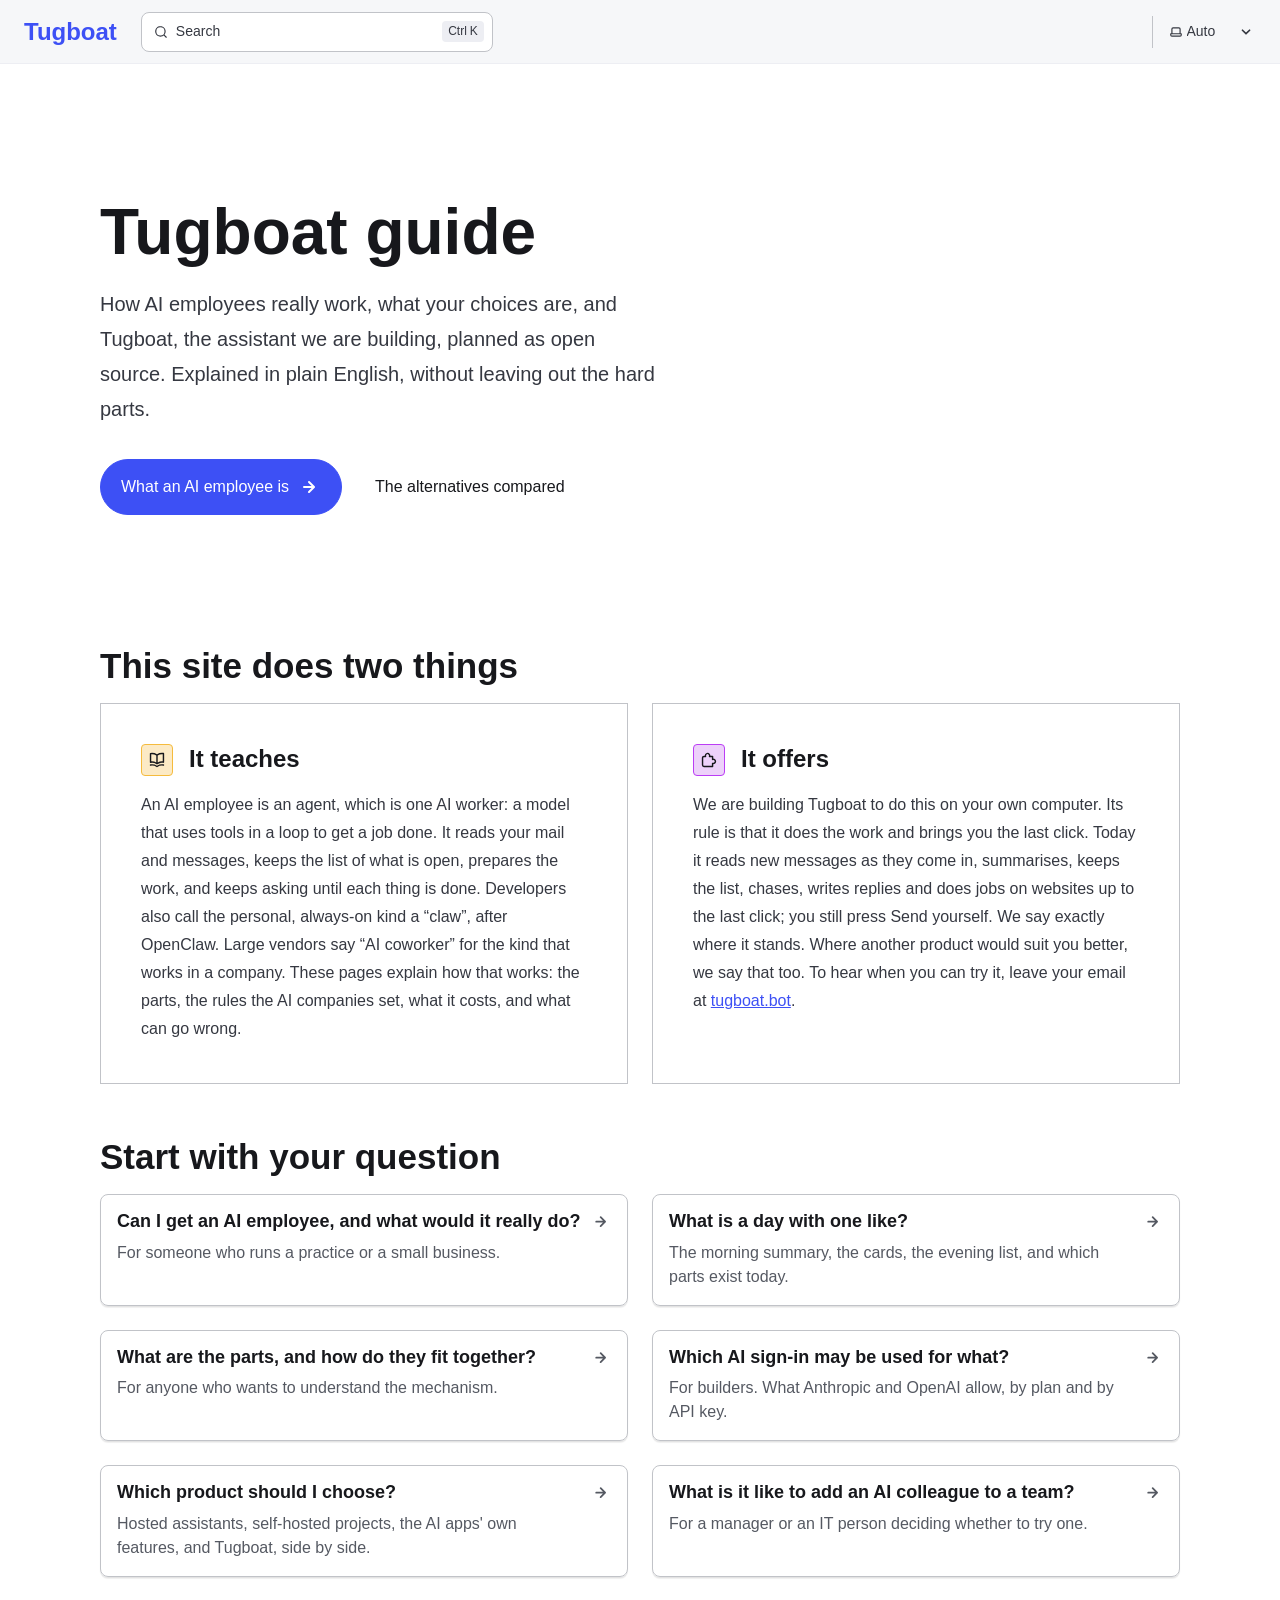
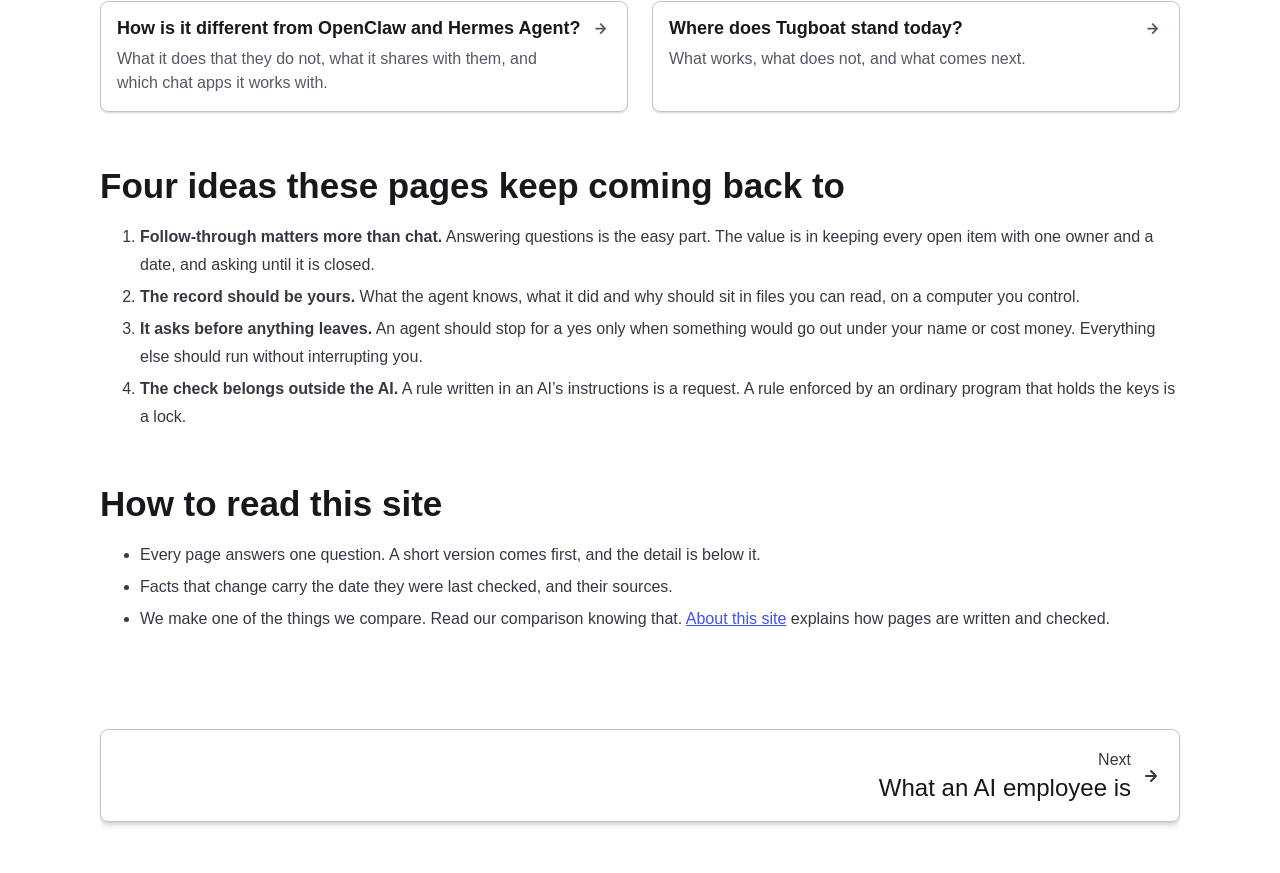
==== commit fd39ae09: "Guide: up to date with Tugboat on Nov 19 Co-Authored-By: Claude Opus 5.5 <noreply@anthropic.com>" ====
--- a/guide/index.html
+++ b/guide/index.html
@@ -72,8 +72,8 @@
 until each thing is done. Developers also call the personal, always-on kind a “claw”, after OpenClaw.
 Large vendors say “AI coworker” for the kind that works in a company. These pages explain how that
 works: the parts, the rules the AI companies set, what it costs, and what can go wrong.</p></div></article><article class="card sl-flex astro-kbmp4trz"><p class="title sl-flex astro-kbmp4trz"><svg aria-hidden="true" class="icon astro-kbmp4trz astro-7xg36bbx" width="16" height="16" viewBox="0 0 24 24" fill="currentColor" style="--sl-icon-size: 1.333em;"><path d="M17 22H5a3 3 0 0 1-3-3V9a3 3 0 0 1 3-3h1a4 4 0 0 1 7.3-2.18c.448.64.692 1.4.7 2.18h3a1 1 0 0 1 1 1v3a4 4 0 0 1 2.18 7.3A3.86 3.86 0 0 1 18 18v3a1 1 0 0 1-1 1ZM5 8a1 1 0 0 0-1 1v10a1 1 0 0 0 1 1h11v-3.18a1 1 0 0 1 1.33-.95 1.77 1.77 0 0 0 1.74-.23 2 2 0 0 0 .93-1.37 2 2 0 0 0-.48-1.59 1.89 1.89 0 0 0-2.17-.55 1 1 0 0 1-1.33-.95V8h-3.2a1 1 0 0 1-1-1.33 1.77 1.77 0 0 0-.23-1.74 1.939 1.939 0 0 0-3-.43A2 2 0 0 0 8 6c.002.23.046.456.13.67A1 1 0 0 1 7.18 8H5Z"/></svg><span class="astro-kbmp4trz">It offers</span></p><div class="body astro-kbmp4trz"><p>We are building Tugboat to do this on your own computer. Its rule is that it does the work and
-brings you the last click. Today it reads new messages as they come in, summarises, keeps the list, chases and writes replies; you
-still press Send yourself. We say exactly where it stands. Where another
+brings you the last click. Today it reads new messages as they come in, summarises, keeps the list, chases, writes replies and
+does jobs on websites up to the last click; you still press Send yourself. We say exactly where it stands. Where another
 product would suit you better, we say that too. To hear when you can try it, leave your email at
 <a href="https://tugboat.bot/">tugboat.bot</a>.</p></div></article></div>
 <div class="sl-heading-wrapper level-h2"><h2 id="start-with-your-question">Start with your question</h2><a class="sl-anchor-link" href="#start-with-your-question"><span aria-hidden="true" class="sl-anchor-icon"><svg width="16" height="16" viewBox="0 0 24 24" fill="currentColor"><path d="m12.11 15.39-3.88 3.88a2.52 2.52 0 0 1-3.5 0 2.47 2.47 0 0 1 0-3.5l3.88-3.88a1 1 0 1 0-1.42-1.42l-3.88 3.89a4.48 4.48 0 0 0 6.33 6.33l3.89-3.88a1 1 0 0 0-1.42-1.42m8.58-12.08a4.49 4.49 0 0 0-6.33 0l-3.89 3.88a1 1 0 1 0 1.42 1.42l3.88-3.88a2.52 2.52 0 0 1 3.5 0 2.47 2.47 0 0 1 0 3.5l-3.88 3.88a1 1 0 0 0 0 1.42 1 1 0 0 0 1.42 0l3.88-3.89a4.49 4.49 0 0 0 0-6.33M8.83 15.17a1 1 0 0 0 .71.29 1 1 0 0 0 .71-.29l4.92-4.92a1 1 0 1 0-1.42-1.42l-4.92 4.92a1 1 0 0 0 0 1.42"></path></svg></span><span class="sr-only" data-pagefind-ignore>Section titled “Start with your question”</span></a></div>
